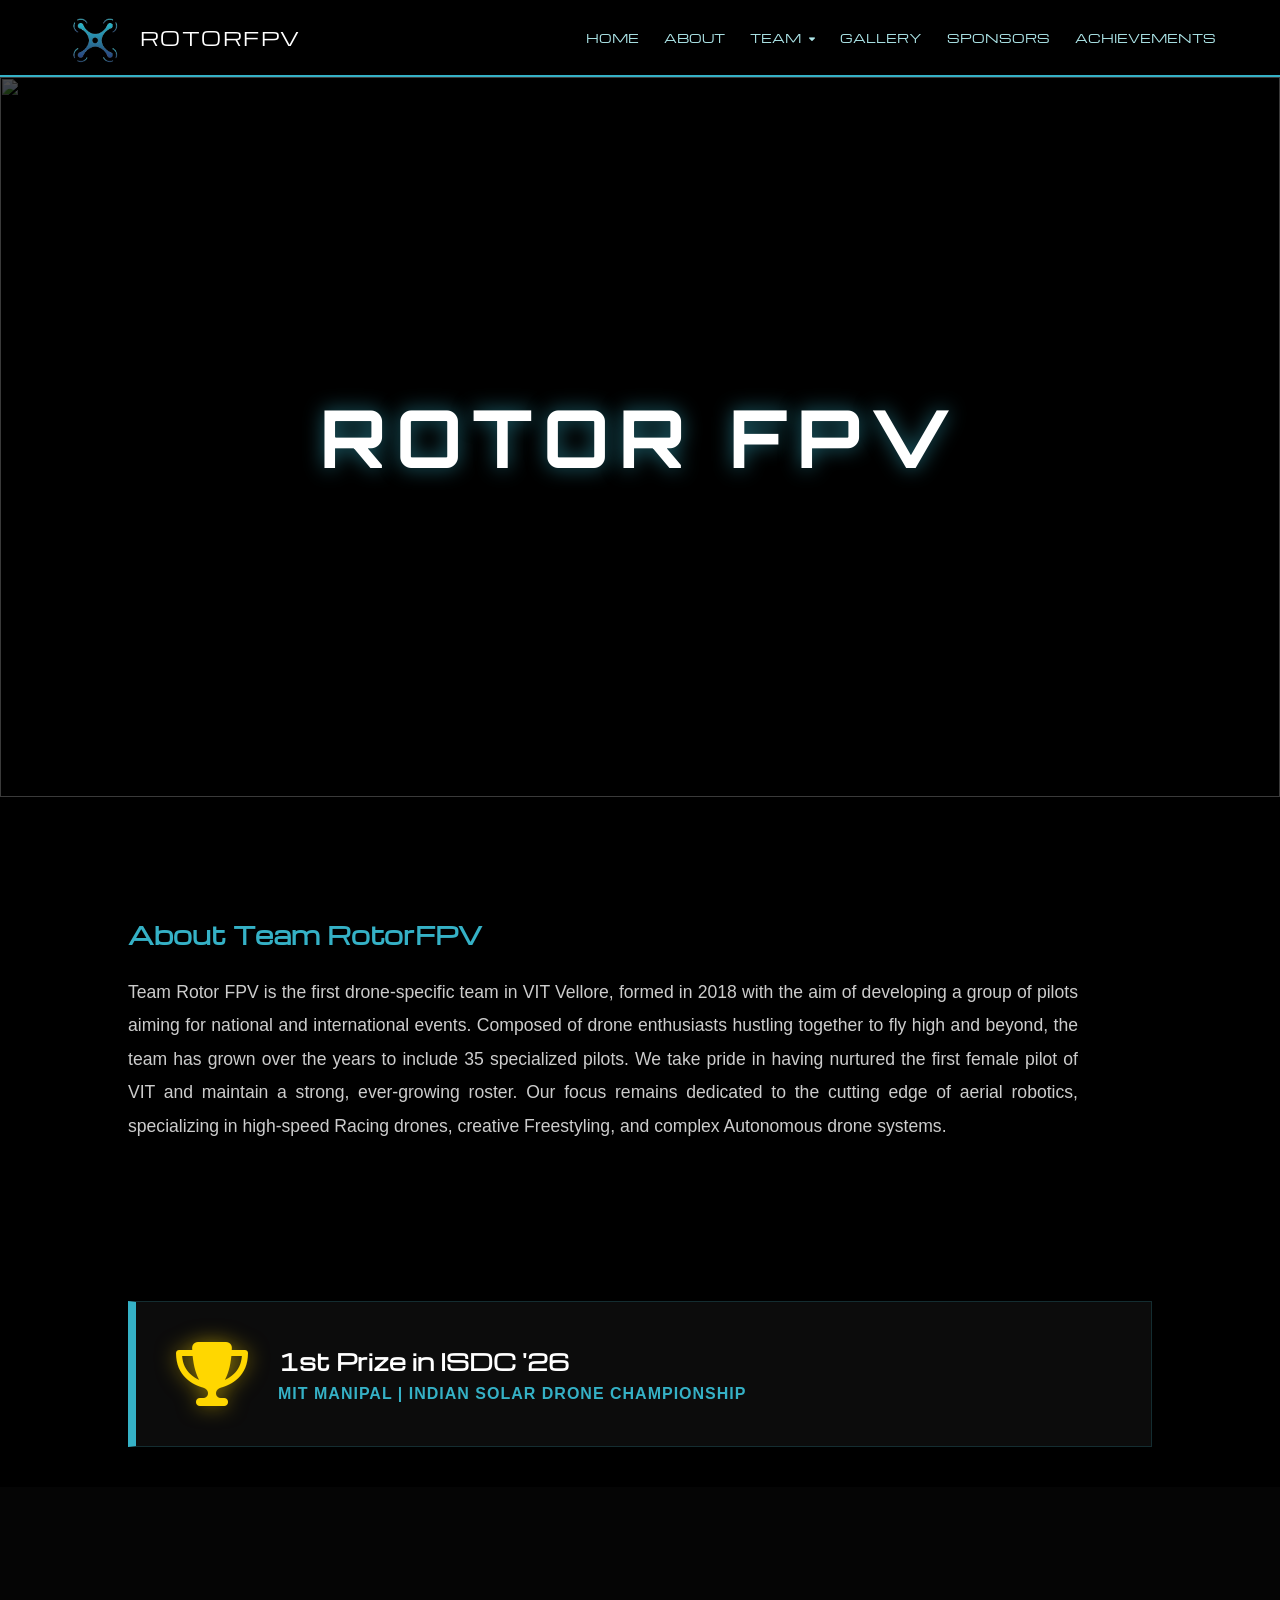
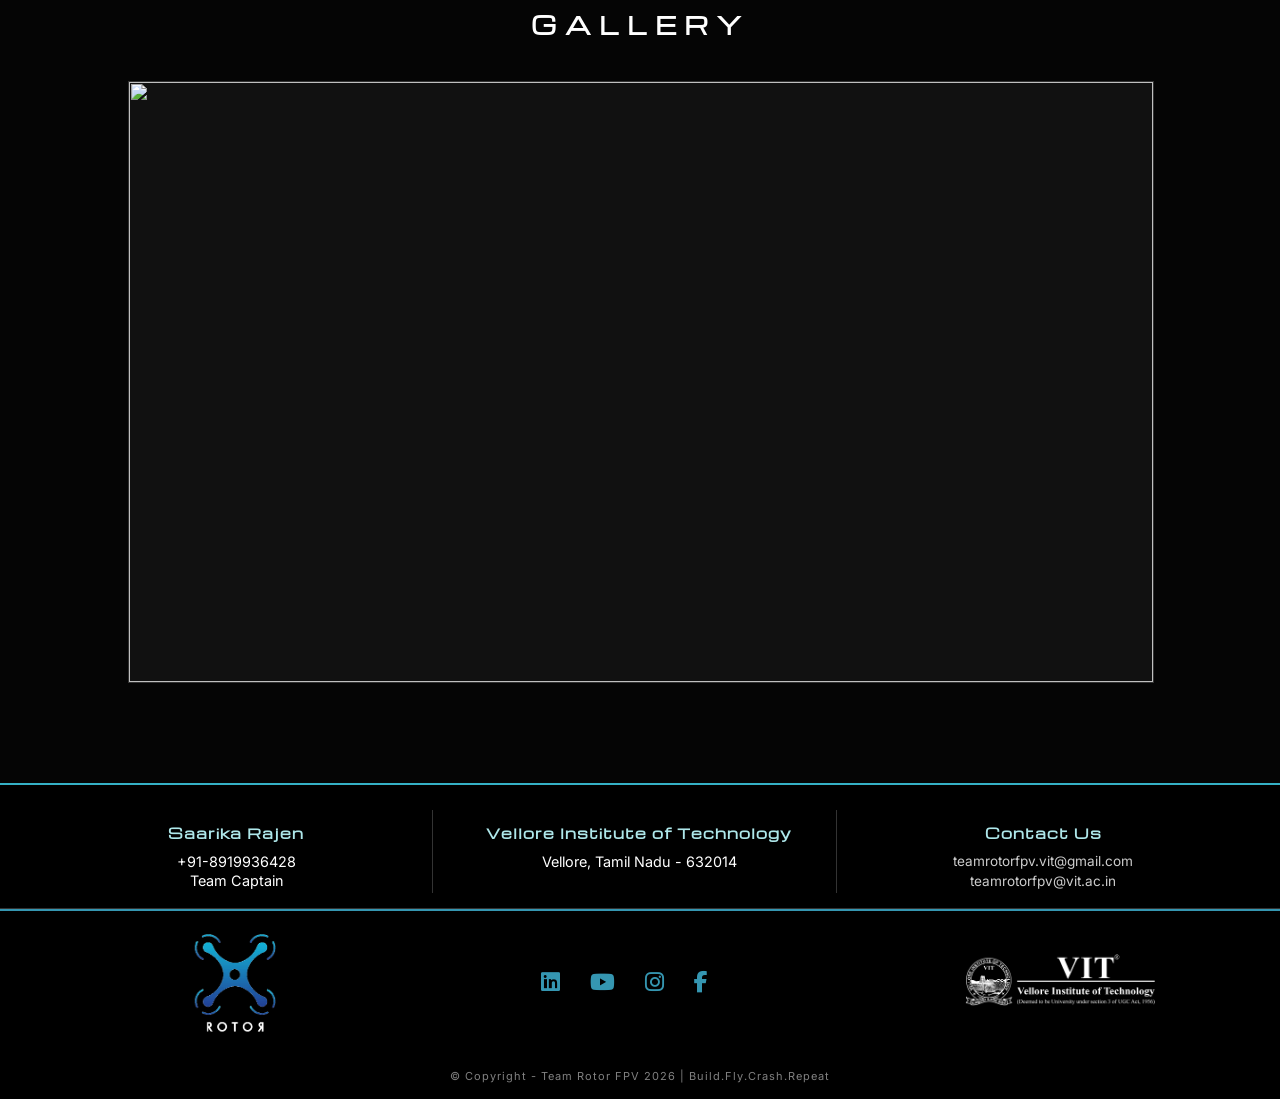
==== index.html @ e1090348 "first commit" ====
<!DOCTYPE html>
<html lang="en">
<head>
    <meta charset="UTF-8">
    <meta name="viewport" content="width=device-width, initial-scale=1.0">
    <title>Rotor FPV | Home</title>
    
    <link href="https://fonts.googleapis.com/css2?family=Michroma&family=Inter:wght@400;500;700&family=Orbitron:wght@600;800&display=swap" rel="stylesheet">
    <link rel="stylesheet" href="https://cdnjs.cloudflare.com/ajax/libs/font-awesome/6.5.0/css/all.min.css">
    
    <link rel="stylesheet" href="css/style.css">

    <style>
        /* --- HOME PAGE SPECIFIC STYLING --- */
        body { background-color: #000; color: #fff; margin: 0; overflow-x: hidden; }

        /* Hero Section */
        .hero {
            height: 80vh;
            position: relative;
            display: flex;
            align-items: center;
            justify-content: center;
            text-align: center;
        }
        #hero-slider-bg {
            position: absolute;
            width: 100%;
            height: 100%;
            object-fit: cover;
            z-index: -1;
            filter: brightness(0.3);
        }
        .hero-text h1 { 
            font-family: 'Orbitron', sans-serif; 
            font-size: clamp(2.5rem, 8vw, 5rem); 
            letter-spacing: 10px; 
            text-shadow: 0 0 20px rgba(53, 177, 198, 0.6);
        }

        /* About Section */
        .about-section { padding: 100px 10%; background: #000; }
        .about-section h2 { font-family: 'Michroma', sans-serif; color: #35B1C6; margin-bottom: 25px; }
        .about-para { 
            font-size: 1.1rem; 
            line-height: 1.9; 
            color: #ccc; 
            max-width: 950px;
            text-align: justify;
        }

        /* Achievement Block */
        .achievement-container { padding: 40px 10%; background: #000; }
        .achievement-block {
            padding: 40px;
            background: rgba(20, 20, 20, 0.6);
            border: 1px solid rgba(53, 177, 198, 0.2);
            border-left: 8px solid #35B1C6;
            display: flex;
            align-items: center;
            gap: 30px;
        }
        .trophy-icon { font-size: 4rem; color: #FFD700; filter: drop-shadow(0 0 10px rgba(255, 215, 0, 0.5)); }
        .achieve-text h3 { font-family: 'Michroma', sans-serif; margin: 0; font-size: 1.4rem; }
        .achieve-text p { margin: 8px 0 0; color: #35B1C6; font-weight: bold; text-transform: uppercase; letter-spacing: 1px; }

        /* Gallery Slider */
        .gallery-preview { padding: 100px 10%; text-align: center; background: #050505; }
        .gallery-preview h2 { font-family: 'Michroma', sans-serif; margin-bottom: 40px; letter-spacing: 8px; }
        
        .slider-container {
            width: 100%;
            max-width: 1100px;
            height: 600px;
            margin: 0 auto;
            position: relative;
            overflow: hidden;
            background: #111;
            border: 1px solid #333;
        }
        .slide {
            width: 100%;
            height: 100%;
            object-fit: cover;
            opacity: 1;
            transition: opacity 0.8s ease-in-out;
        }

        /* EVERYTIME Scroll Reveal Logic */
        .reveal {
            opacity: 0;
            transform: translateY(40px);
            transition: all 0.8s cubic-bezier(0.25, 0.46, 0.45, 0.94);
        }
        .reveal.active {
            opacity: 1;
            transform: translateY(0);
        }

        @media (max-width: 768px) {
            .achievement-block { flex-direction: column; text-align: center; }
            .slider-container { height: 350px; }
        }
    </style>
</head>
<body>

    <nav class="navbar">
        <div class="logo-section">
            <img src="images/logo.png" class="logo" alt="Rotor FPV">
            <span class="brand-name">RotorFPV</span>
        </div>
        <div class="nav-links">
            <a href="index.html">Home</a>
            <a href="about.html">About</a>
            <div class="dropdown">
                <span class="dropbtn">Team <i class="fa fa-caret-down"></i></span>
                <div class="dropdown-content">
                    <a href="team2026.html">2026</a>
                    <a href="team2025.html">2025</a>
                    <a href="team2024.html">2024</a>
                </div>
            </div>
            <a href="gallery.html">Gallery</a>
            <a href="sponsors.html">Sponsors</a>
            <a href="achievements.html">Achievements</a>
        </div>
    </nav>

    <section class="hero">
        <img id="hero-slider-bg" src="images/hero1.jpg">
        <div class="hero-text">
            <h1>ROTOR FPV</h1>
        </div>
    </section>

    <section class="about-section reveal">
        <h2>About Team RotorFPV</h2>
        <p class="about-para">
            Team Rotor FPV is the first drone-specific team in VIT Vellore, formed in 2018 with the aim of developing a group of pilots aiming for national and international events. Composed of drone enthusiasts hustling together to fly high and beyond, the team has grown over the years to include 35 specialized pilots. We take pride in having nurtured the first female pilot of VIT and maintain a strong, ever-growing roster. Our focus remains dedicated to the cutting edge of aerial robotics, specializing in high-speed Racing drones, creative Freestyling, and complex Autonomous drone systems.
        </p>
    </section>

    <div class="achievement-container">
        <div class="achievement-block reveal">
            <i class="fas fa-trophy trophy-icon"></i>
            <div class="achieve-text">
                <h3>1st Prize in ISDC '26</h3>
                <p>MIT Manipal | Indian Solar Drone Championship</p>
            </div>
        </div>
    </div>

    <section class="gallery-preview reveal">
        <h2>GALLERY</h2>
        <div class="slider-container">
            <img id="dynamic-slide" src="images/gallery/drone1.jpg" class="slide">
        </div>
    </section>

        <footer class="main-footer">
  <div class="footer-grid">

    <div class="footer-section">
      <h3>Saarika Rajen</h3>
      <p class="contact-detail">+91-8919936428</p>
      <p class="contact-title">Team Captain</p>
    </div>

    <div class="footer-section">
      <h3>Vellore Institute of Technology</h3>
      <p>Vellore, Tamil Nadu - 632014</p>
    </div>

    <div class="footer-section">
        <h3>Contact Us</h3>
      <a href="mailto:teamrotorfpv.vit@gmail.com" class="footer-link">teamrotorfpv.vit@gmail.com</a>
      <a href="mailto:teamrotorfpv@vit.ac.in" class="footer-link">teamrotorfpv@vit.ac.in</a>
    </div>

  </div>

  <div class="footer-branding">

    <div class="brand-left">
      <img src="images\white VIT-ROTOR.png" class="footer-logo" alt="Rotor FPV">
      
    </div>

    <div class="social-links">
      <a href="https://www.linkedin.com/company/team-rotorfpv" target="_blank"><i class="fab fa-linkedin"></i></a>
      <a href="https://youtube.com" target="_blank"><i class="fab fa-youtube"></i></a>
      <a href="https://www.instagram.com/teamrotorfpv" target="_blank"><i class="fab fa-instagram"></i></a>
      <a href="https://facebook.com" target="_blank"><i class="fab fa-facebook-f"></i></a>
    </div>

    <div class="brand-right">
       <img src="images/vitlogo.png" class="partner-logo" alt="VIT">
    </div>

  </div>

  <div class="footer-copyright">
    <p>&copy; Copyright - Team Rotor FPV 2026 | Build.Fly.Crash.Repeat</p>
  </div>

</footer>

    <script>
        // --- 1. GALLERY DYNAMIC LOOP (Every 3 Seconds) ---
        const totalImages = 5; // <--- UPDATE THIS to match your folder count
        const folderPath = "images/gallery/";
        const baseName = "drone";
        const extension = ".jpg";
        let currentIndex = 1;
        
        const galleryImg = document.getElementById('dynamic-slide');

        function rotateGallery() {
            // Fade Out
            galleryImg.style.opacity = '0';

            setTimeout(() => {
                // Change Source
                currentIndex = (currentIndex % totalImages) + 1;
                galleryImg.src = folderPath + baseName + currentIndex + extension;
                
                // Fade In
                galleryImg.style.opacity = '1';
            }, 800); // Wait for fade out to finish
        }
        setInterval(rotateGallery, 3000);


        // --- 2. EVERYTIME SCROLL REVEAL SCRIPT ---
        function reveal() {
            var reveals = document.querySelectorAll(".reveal");
            for (var i = 0; i < reveals.length; i++) {
                var windowHeight = window.innerHeight;
                var elementTop = reveals[i].getBoundingClientRect().top;
                var elementBottom = reveals[i].getBoundingClientRect().bottom;
                var elementVisible = 100;

                // Adds class when entering, removes when leaving
                if (elementTop < windowHeight - elementVisible && elementBottom > 0) {
                    reveals[i].classList.add("active");
                } else {
                    reveals[i].classList.remove("active");
                }
            }
        }
        window.addEventListener("scroll", reveal);
        reveal(); // Run on load
    </script>
</body>
</html>
---- css/style.css ----
body{
margin:0;
font-family:Arial, sans-serif;
background:#0f172a;
color:white;
}

header{
display:flex;
justify-content:space-between;
align-items:center;
padding:20px;
background:#020617;
}

nav ul{
display:flex;
list-style:none;
gap:20px;
}

nav a{
color:white;
text-decoration:none;
}

.hero{
height:90vh;
display:flex;
flex-direction:column;
justify-content:center;
align-items:center;
text-align:center;
}

button{
padding:10px 20px;
background:#2563eb;
border:none;
color:white;
cursor:pointer;
}
/*about us*/










/* Layout Container */
/* --- EXISTING STYLES (Kept for consistency) --- */
.navbar {
    display: flex;
    justify-content: space-between;
    align-items: center;
    background-color: #000000;
    padding: 10px 5%;
    border-bottom: 2px solid #35B1C6;
    position: sticky;
    top: 0;
    z-index: 1000;
}

.logo-section {
    display: flex;
    align-items: center;
    gap: 15px;
}

.logo {
    height: 55px;
    transition: transform 0.3s ease;
}

.brand-name {
    font-family: 'Michroma', sans-serif;
    color: #ffffff;
    font-size: 1.2rem;
    letter-spacing: 1.5px;
    text-transform: uppercase;
}

/* --- NEW DROPDOWN FEATURE STYLES --- */

.nav-links {
    display: flex;
    gap: 25px;
    align-items: center; /* Ensures dropdown aligns with other links */
}

.dropdown {
    position: relative;
    display: inline-block;
}

/* Dropdown Menu Container */
.dropdown-content {
    display: none; /* Hidden by default */
    position: absolute;
    background-color: #000000; /* Solid black like reference */
    min-width: 180px;
    box-shadow: 0px 8px 16px rgba(0,0,0,0.5);
    z-index: 1;
    top: 100%; /* Sits right below the navbar */
    left: 0;
    border-top: 2px solid #35B1C6; /* Cyan accent rail from reference image */
}

/* Links inside the dropdown */
.dropdown-content a {
    color: #AEE7EA;
    padding: 12px 16px;
    text-decoration: none;
    display: block;
    font-family: 'Michroma', sans-serif;
    font-size: 0.7rem;
    border-bottom: 1px solid #1a1a1a; /* Subtle separator */
    transition: all 0.3s ease;
}

/* Dropdown Link Hover State */
.dropdown-content a:hover {
    background-color: #111;
    color: #ffffff;
    padding-left: 20px; /* Subtle slide-in effect */
}

/* Show the menu on hover */
.dropdown:hover .dropdown-content {
    display: block;
}

/* Standard Nav Links (Apply to both top-level and dropdown triggers) */
.nav-links a, .dropbtn {
    text-decoration: none;
    color: #AEE7EA;
    font-family: 'Michroma', sans-serif;
    font-size: 0.75rem;
    text-transform: uppercase;
    position: relative;
    padding: 5px 0;
    transition: color 0.3s ease;
    cursor: pointer;
}

.nav-links a:hover, .dropdown:hover .dropbtn {
    color: #ffffff;
}

/* Underline Animation (Excluded from dropdown children for cleaner look) */
.nav-links > a::after, .dropbtn::after {
    content: '';
    position: absolute;
    width: 0;
    height: 2px;
    bottom: 0;
    left: 0;
    background: #35B1C6;
    box-shadow: 0 0 8px #35B1C6;
    transition: width 0.3s ease;
}

.nav-links > a:hover::after, .dropdown:hover .dropbtn::after {
    width: 100%;
}

.dropbtn i {
    font-size: 0.6rem;
    margin-left: 5px;
    vertical-align: middle;
}


/* Footer Styles */
:root {
  --dark-navy: #2B4E85;
  --light-aqua: #AEE7EA;
  --teal-blue: #3596B1;
  --deep-charcoal: #2B425F;
  --bright-cyan: #35B1C6;
  --dusty-grey: #7892A8;
}

/* Base Footer Style */
.main-footer {
    background: black;
    color: white;
    border-top: 2px solid #35B1C6;
    padding-top: 10px; /* Increased slightly for breathing room */
    font-family: 'Inter', sans-serif; /* Scoped font */
}

/* Grid layout */
.footer-grid {
    display: grid;
    grid-template-columns: repeat(3, 1fr);
    gap: 10px;
    padding: 15px 40px; /* Better padding for the text section */
    border-bottom: 1px solid #333;
}

/* Section Headers - Using the Tech Font */
.footer-section h3 {
    font-family: 'Michroma', sans-serif;
    font-size: 0.85rem;
    color: #AEE7EA;
    margin-bottom: 10px;
    letter-spacing: 1px;
}

/* Vertical divider lines & Spacing */
.footer-section {
    text-align: center;
    padding: 0 20px;
    border-right: 1px solid #333;
}

.footer-section:last-child {
    border-right: none;
}

/* Tightening the Captain/Details Spacing */
.footer-section p {
    margin: 2px 0; /* Tight vertical gap */
    font-size: 0.9rem;
    line-height: 1.2;
}

/*.contact-title {
    color: #35B1C6;
    font-weight: 700;
    font-size: 0.75rem;
    text-transform: uppercase;
}

/* Email links */
.footer-link {
    display: block;
    color: #ccc;
    margin: 4px 0;
    text-decoration: none;
    font-size: 0.85rem;
}

.footer-link:hover {
    color: #3596B1;
}

/* Teal divider ABOVE branding section */
.footer-branding {
    display: flex;
    justify-content: space-between;
    align-items: center;
    padding: 15px 40px; /* Balanced padding */
    border-top: 2px solid #3596B1;
}

/* Logo Sizes */
.footer-logo {
    width: 100px; /* Increased as requested */
    display: block;
}

.partner-logo {
    width: 190px; /* Slightly adjusted for balance */
}

/* Brand Margins (Keeping your custom positioning) */
.brand-left {
    margin-left: 144px; /* Let Flexbox handle centering unless specific offset is needed */
}

.brand-right {
    margin-right: 85px;
}

/* Social icons */
.social-links i {
    font-size: 22px;
    margin: 0 13px;
    color: #3596B1;
    transition: 0.3s cubic-bezier(0.175, 0.885, 0.32, 1.275);
}

.social-links i:hover {
    color: white;
    transform: scale(1.2);
    text-shadow: 0 0 8px #35B1C6;
}

/* Copyright line */
.footer-copyright {
    text-align: center;
    font-size: 11px;
    padding: 5px 0;
    opacity: 0.5;
    letter-spacing: 1px;
}
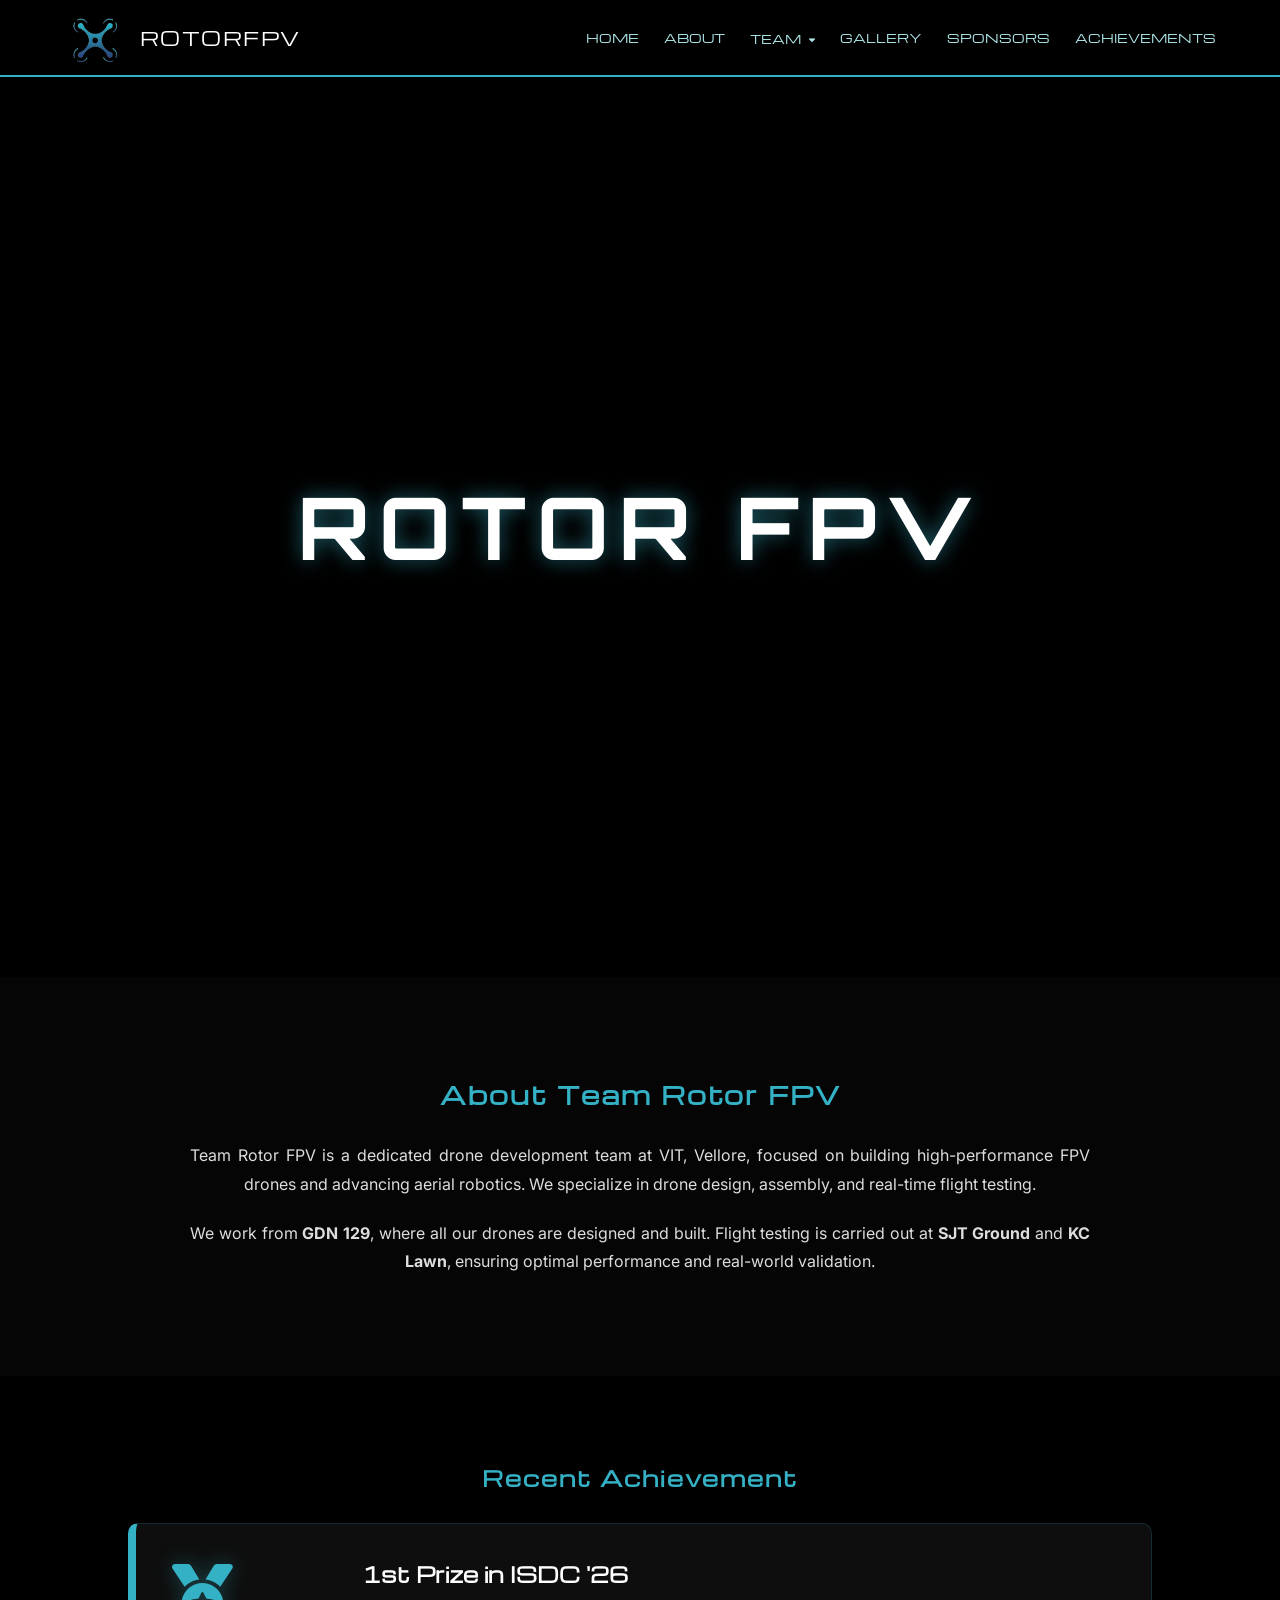
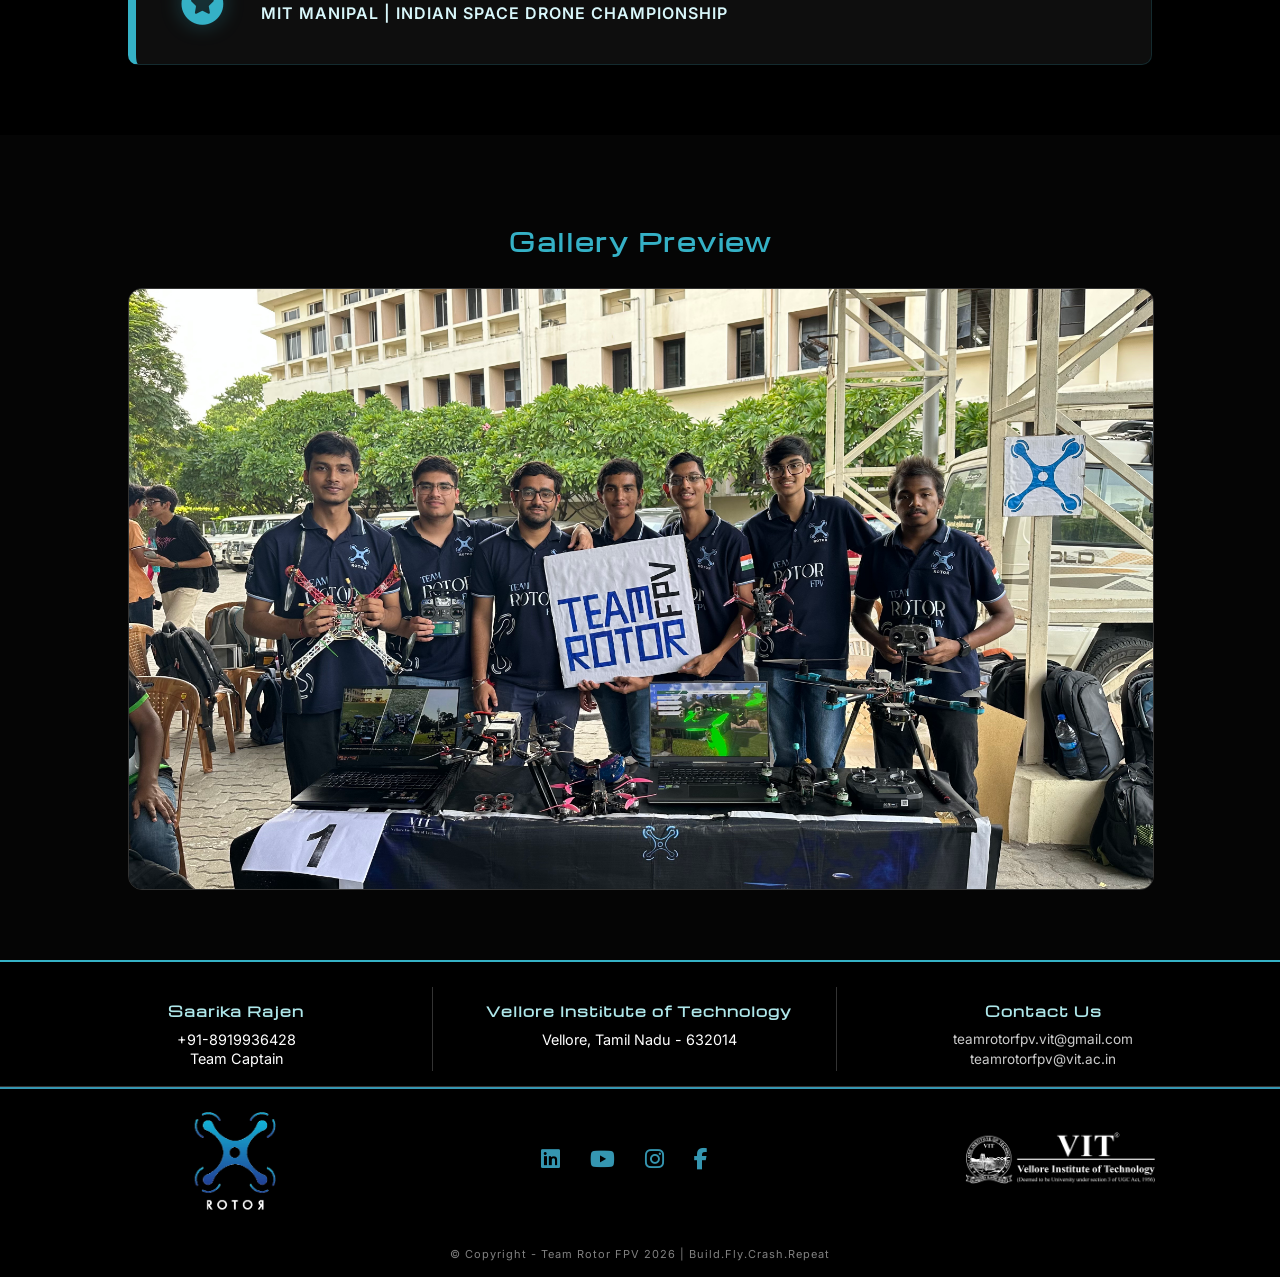
==== commit 95bec5ce: "changes made" ====
--- a/index.html
+++ b/index.html
@@ -3,71 +3,133 @@
 <head>
     <meta charset="UTF-8">
     <meta name="viewport" content="width=device-width, initial-scale=1.0">
-    <title>Rotor FPV | Home</title>
-    
-    <link href="https://fonts.googleapis.com/css2?family=Michroma&family=Inter:wght@400;500;700&family=Orbitron:wght@600;800&display=swap" rel="stylesheet">
+    <title>Team Rotor FPV | Home</title>
+
     <link rel="stylesheet" href="https://cdnjs.cloudflare.com/ajax/libs/font-awesome/6.5.0/css/all.min.css">
-    
+    <link href="https://fonts.googleapis.com/css2?family=Michroma&family=Inter:wght@400;500;700&family=Orbitron:wght@400;600;700&display=swap" rel="stylesheet">
     <link rel="stylesheet" href="css/style.css">
 
     <style>
-        /* --- HOME PAGE SPECIFIC STYLING --- */
-        body { background-color: #000; color: #fff; margin: 0; overflow-x: hidden; }
-
-        /* Hero Section */
+        body {
+            margin: 0;
+            padding: 0;
+            background: #000;
+            font-family: 'Inter', sans-serif;
+            color: #fff;
+            overflow-x: hidden;
+        }
+
+        /* HERO */
         .hero {
-            height: 80vh;
+            min-height: 100vh;
             position: relative;
             display: flex;
             align-items: center;
             justify-content: center;
             text-align: center;
-        }
-        #hero-slider-bg {
+            overflow: hidden;
+        }
+
+        .hero-video {
             position: absolute;
+            inset: 0;
             width: 100%;
             height: 100%;
             object-fit: cover;
+            object-position: center center;
+            z-index: -2;
+        }
+
+        .hero-overlay {
+            position: absolute;
+            inset: 0;
+            background: rgba(0, 0, 0, 0.45);
             z-index: -1;
-            filter: brightness(0.3);
-        }
-        .hero-text h1 { 
-            font-family: 'Orbitron', sans-serif; 
-            font-size: clamp(2.5rem, 8vw, 5rem); 
-            letter-spacing: 10px; 
-            text-shadow: 0 0 20px rgba(53, 177, 198, 0.6);
-        }
-
-        /* About Section */
-        .about-section { padding: 100px 10%; background: #000; }
-        .about-section h2 { font-family: 'Michroma', sans-serif; color: #35B1C6; margin-bottom: 25px; }
-        .about-para { 
-            font-size: 1.1rem; 
-            line-height: 1.9; 
-            color: #ccc; 
-            max-width: 950px;
+        }
+
+        .hero-text {
+            width: 100%;
+            padding: 0 20px;
+            display: flex;
+            justify-content: center;
+            align-items: center;
+        }
+
+        .hero-text h1 {
+            font-family: 'Orbitron', sans-serif;
+            font-size: clamp(2.7rem, 8vw, 5.4rem);
+            letter-spacing: 10px;
+            text-shadow: 0 0 20px rgba(53, 177, 198, 0.55);
+            margin: 0;
+        }
+
+        /* ACHIEVEMENT */
+        .achievement-container {
+            padding: 70px 10%;
+            background: #000;
+        }
+
+        .achievement-heading {
+            font-family: 'Michroma', sans-serif;
+            color: #35B1C6;
+            margin-bottom: 30px;
             text-align: justify;
-        }
-
-        /* Achievement Block */
-        .achievement-container { padding: 40px 10%; background: #000; }
+            text-align-last: center;
+            letter-spacing: 2px;
+            font-size: 1.3rem;
+        }
+
         .achievement-block {
-            padding: 40px;
-            background: rgba(20, 20, 20, 0.6);
-            border: 1px solid rgba(53, 177, 198, 0.2);
+            padding: 36px;
+            background: rgba(20, 20, 20, 0.72);
+            border: 1px solid rgba(53, 177, 198, 0.18);
             border-left: 8px solid #35B1C6;
             display: flex;
             align-items: center;
-            gap: 30px;
-        }
-        .trophy-icon { font-size: 4rem; color: #FFD700; filter: drop-shadow(0 0 10px rgba(255, 215, 0, 0.5)); }
-        .achieve-text h3 { font-family: 'Michroma', sans-serif; margin: 0; font-size: 1.4rem; }
-        .achieve-text p { margin: 8px 0 0; color: #35B1C6; font-weight: bold; text-transform: uppercase; letter-spacing: 1px; }
-
-        /* Gallery Slider */
-        .gallery-preview { padding: 100px 10%; text-align: center; background: #050505; }
-        .gallery-preview h2 { font-family: 'Michroma', sans-serif; margin-bottom: 40px; letter-spacing: 8px; }
-        
+            gap: 28px;
+            border-radius: 10px;
+        }
+
+        .achievement-icon {
+            font-size: 3.8rem;
+            color: #35B1C6;
+            filter: drop-shadow(0 0 10px rgba(53, 177, 198, 0.35));
+            flex-shrink: 0;
+        }
+
+        .achieve-text h3 {
+            font-family: 'Michroma', sans-serif;
+            margin: 0;
+            font-size: 1.25rem;
+            text-align: justify;
+            text-align-last: center;
+        }
+
+        .achieve-text p {
+            margin: 12px 0 0;
+            color: #d8f7fb;
+            font-weight: 600;
+            letter-spacing: 1px;
+            text-transform: uppercase;
+            text-align: justify;
+            text-align-last: center;
+            line-height: 1.7;
+        }
+
+        /* GALLERY PREVIEW */
+        .gallery-preview {
+            padding: 70px 10%;
+            background: #050505;
+            text-align: center;
+        }
+
+        .gallery-preview h2 {
+            font-family: 'Michroma', sans-serif;
+            color: #35B1C6;
+            margin-bottom: 30px;
+            letter-spacing: 2px;
+        }
+
         .slider-container {
             width: 100%;
             max-width: 1100px;
@@ -77,29 +139,108 @@
             overflow: hidden;
             background: #111;
             border: 1px solid #333;
-        }
+            border-radius: 14px;
+        }
+
         .slide {
             width: 100%;
             height: 100%;
             object-fit: cover;
             opacity: 1;
-            transition: opacity 0.8s ease-in-out;
-        }
-
-        /* EVERYTIME Scroll Reveal Logic */
+            transition: opacity 0.5s ease-in-out;
+            display: block;
+        }
+
+        /* REVEAL */
         .reveal {
             opacity: 0;
-            transform: translateY(40px);
-            transition: all 0.8s cubic-bezier(0.25, 0.46, 0.45, 0.94);
-        }
+            transform: translateY(30px);
+            transition: all 0.8s ease;
+        }
+
         .reveal.active {
             opacity: 1;
             transform: translateY(0);
         }
-
-        @media (max-width: 768px) {
-            .achievement-block { flex-direction: column; text-align: center; }
-            .slider-container { height: 350px; }
+        .about-home {
+    padding: 80px 10%;
+    background: #050505;
+    text-align: center;
+}
+
+.about-home-container {
+    max-width: 900px;
+    margin: 0 auto;
+}
+
+.about-heading {
+    font-family: 'Michroma', sans-serif;
+    color: #35B1C6;
+    margin-bottom: 30px;
+    letter-spacing: 2px;
+}
+
+.about-home p {
+    color: #ddd;
+    line-height: 1.8;
+    margin-bottom: 20px;
+
+    text-align: justify;
+    text-align-last: center;
+}
+
+        @media (max-width: 900px) {
+            .achievement-block {
+                flex-direction: column;
+                text-align: center;
+            }
+
+            .slider-container {
+                height: 420px;
+            }
+
+            .hero-text h1 {
+                letter-spacing: 6px;
+            }
+        }
+
+        @media (max-width: 600px) {
+            .achievement-container,
+            .gallery-preview {
+                padding: 50px 6%;
+            }
+
+            .slider-container {
+                height: 280px;
+            }
+
+            .hero-text h1 {
+                font-size: 2.3rem;
+                letter-spacing: 4px;
+            }
+            .achieve-text {
+    text-align: center;
+    max-width: 600px;
+    margin: auto;
+}
+
+            .achievement-icon {
+                text-align: justify;
+    text-align-last: center;
+                font-size: 3rem;
+            }
+
+            .achieve-text h3 {
+                font-size: 1rem;
+                text-align: justify;
+    text-align-last: center;
+            }
+
+            .achieve-text p {
+                font-size: 0.85rem;
+                text-align: justify;
+    text-align-last: center;
+            }
         }
     </style>
 </head>
@@ -107,12 +248,14 @@
 
     <nav class="navbar">
         <div class="logo-section">
-            <img src="images/logo.png" class="logo" alt="Rotor FPV">
+            <img src="images/logo.png" class="logo" alt="Rotor FPV Logo">
             <span class="brand-name">RotorFPV</span>
         </div>
+
         <div class="nav-links">
             <a href="index.html">Home</a>
             <a href="about.html">About</a>
+
             <div class="dropdown">
                 <span class="dropbtn">Team <i class="fa fa-caret-down"></i></span>
                 <div class="dropdown-content">
@@ -121,6 +264,7 @@
                     <a href="team2024.html">2024</a>
                 </div>
             </div>
+
             <a href="gallery.html">Gallery</a>
             <a href="sponsors.html">Sponsors</a>
             <a href="achievements.html">Achievements</a>
@@ -128,129 +272,155 @@
     </nav>
 
     <section class="hero">
-        <img id="hero-slider-bg" src="images/hero1.jpg">
+        <video class="hero-video" autoplay muted loop playsinline>
+            <source src="images/gallery/hv.mp4" type="video/mp4">
+        </video>
+
+        <div class="hero-overlay"></div>
+
         <div class="hero-text">
             <h1>ROTOR FPV</h1>
         </div>
     </section>
-
-    <section class="about-section reveal">
-        <h2>About Team RotorFPV</h2>
-        <p class="about-para">
-            Team Rotor FPV is the first drone-specific team in VIT Vellore, formed in 2018 with the aim of developing a group of pilots aiming for national and international events. Composed of drone enthusiasts hustling together to fly high and beyond, the team has grown over the years to include 35 specialized pilots. We take pride in having nurtured the first female pilot of VIT and maintain a strong, ever-growing roster. Our focus remains dedicated to the cutting edge of aerial robotics, specializing in high-speed Racing drones, creative Freestyling, and complex Autonomous drone systems.
+    <section class="about-home">
+    <div class="about-home-container">
+
+        <h2 class="about-heading reveal">About Team Rotor FPV</h2>
+
+        <p class="reveal">
+            Team Rotor FPV is a dedicated drone development team at VIT, Vellore,
+            focused on building high-performance FPV drones and advancing aerial
+            robotics. We specialize in drone design, assembly, and real-time flight testing.
         </p>
-    </section>
-
-    <div class="achievement-container">
+
+        <p class="reveal">
+            We work from <strong>GDN 129</strong>, where all our drones are designed and built.
+            Flight testing is carried out at <strong>SJT Ground</strong> and 
+            <strong>KC Lawn</strong>, ensuring optimal performance and real-world validation.
+        </p>
+
+    </div>
+</section>
+
+    <section class="achievement-container">
+        <h2 class="achievement-heading reveal">Recent Achievement</h2>
+
         <div class="achievement-block reveal">
-            <i class="fas fa-trophy trophy-icon"></i>
+            <i class="fas fa-medal achievement-icon"></i>
             <div class="achieve-text">
                 <h3>1st Prize in ISDC '26</h3>
-                <p>MIT Manipal | Indian Solar Drone Championship</p>
-            </div>
-        </div>
-    </div>
-
-    <section class="gallery-preview reveal">
-        <h2>GALLERY</h2>
-        <div class="slider-container">
-            <img id="dynamic-slide" src="images/gallery/drone1.jpg" class="slide">
+                <p>MIT Manipal | Indian Space Drone Championship</p>
+            </div>
         </div>
     </section>
 
-        <footer class="main-footer">
-  <div class="footer-grid">
-
-    <div class="footer-section">
-      <h3>Saarika Rajen</h3>
-      <p class="contact-detail">+91-8919936428</p>
-      <p class="contact-title">Team Captain</p>
-    </div>
-
-    <div class="footer-section">
-      <h3>Vellore Institute of Technology</h3>
-      <p>Vellore, Tamil Nadu - 632014</p>
-    </div>
-
-    <div class="footer-section">
-        <h3>Contact Us</h3>
-      <a href="mailto:teamrotorfpv.vit@gmail.com" class="footer-link">teamrotorfpv.vit@gmail.com</a>
-      <a href="mailto:teamrotorfpv@vit.ac.in" class="footer-link">teamrotorfpv@vit.ac.in</a>
-    </div>
-
-  </div>
-
-  <div class="footer-branding">
-
-    <div class="brand-left">
-      <img src="images\white VIT-ROTOR.png" class="footer-logo" alt="Rotor FPV">
-      
-    </div>
-
-    <div class="social-links">
-      <a href="https://www.linkedin.com/company/team-rotorfpv" target="_blank"><i class="fab fa-linkedin"></i></a>
-      <a href="https://youtube.com" target="_blank"><i class="fab fa-youtube"></i></a>
-      <a href="https://www.instagram.com/teamrotorfpv" target="_blank"><i class="fab fa-instagram"></i></a>
-      <a href="https://facebook.com" target="_blank"><i class="fab fa-facebook-f"></i></a>
-    </div>
-
-    <div class="brand-right">
-       <img src="images/vitlogo.png" class="partner-logo" alt="VIT">
-    </div>
-
-  </div>
-
-  <div class="footer-copyright">
-    <p>&copy; Copyright - Team Rotor FPV 2026 | Build.Fly.Crash.Repeat</p>
-  </div>
-
-</footer>
+    <section class="gallery-preview">
+        <h2 class="reveal">Gallery Preview</h2>
+        <div class="slider-container reveal">
+            <img id="dynamic-slide" class="slide" src="images/gallery/IMG_0140.jpg" alt="Rotor FPV Gallery Preview">
+        </div>
+    </section>
+
+    <footer class="main-footer">
+        <div class="footer-grid">
+
+            <div class="footer-section">
+                <h3>Saarika Rajen</h3>
+                <p class="contact-detail">+91-8919936428</p>
+                <p class="contact-title">Team Captain</p>
+            </div>
+
+            <div class="footer-section">
+                <h3>Vellore Institute of Technology</h3>
+                <p>Vellore, Tamil Nadu - 632014</p>
+            </div>
+
+            <div class="footer-section">
+                <h3>Contact Us</h3>
+                <a href="mailto:teamrotorfpv.vit@gmail.com" class="footer-link">teamrotorfpv.vit@gmail.com</a>
+                <a href="mailto:teamrotorfpv@vit.ac.in" class="footer-link">teamrotorfpv@vit.ac.in</a>
+            </div>
+
+        </div>
+
+        <div class="footer-branding">
+            <div class="brand-left">
+                <img src="images/white VIT-ROTOR.png" class="footer-logo" alt="Rotor FPV">
+            </div>
+
+            <div class="social-links">
+                <a href="https://www.linkedin.com/company/team-rotorfpv" target="_blank"><i class="fab fa-linkedin"></i></a>
+                <a href="https://youtube.com" target="_blank"><i class="fab fa-youtube"></i></a>
+                <a href="https://www.instagram.com/teamrotorfpv" target="_blank"><i class="fab fa-instagram"></i></a>
+                <a href="https://facebook.com" target="_blank"><i class="fab fa-facebook-f"></i></a>
+            </div>
+
+            <div class="brand-right">
+                <img src="images/vitlogo.png" class="partner-logo" alt="VIT">
+            </div>
+        </div>
+
+        <div class="footer-copyright">
+            <p>&copy; Copyright - Team Rotor FPV 2026 | Build.Fly.Crash.Repeat</p>
+        </div>
+    </footer>
 
     <script>
-        // --- 1. GALLERY DYNAMIC LOOP (Every 3 Seconds) ---
-        const totalImages = 5; // <--- UPDATE THIS to match your folder count
-        const folderPath = "images/gallery/";
-        const baseName = "drone";
-        const extension = ".jpg";
-        let currentIndex = 1;
-        
-        const galleryImg = document.getElementById('dynamic-slide');
+        const galleryImages = [
+            "images/gallery/IMG_0140.jpg",
+            "images/gallery/IMG_0180.jpg",
+            "images/gallery/IMG_0498.jpg",
+            "images/gallery/IMG_0584.jpg",
+            "images/gallery/IMG_0618.jpg",
+            "images/gallery/IMG_2607.jpg",
+            "images/gallery/IMG_4783.jpg",
+            "images/gallery/IMG_9188.jpg",
+            "images/gallery/8b961473-098a-4eda-ad85-342ba0e51dd5.jpg",
+            "images/gallery/32ce7414-d73d-44b1-b535-875ac2e2c8d5.jpg",
+            "images/gallery/76e9dd2d-5185-495b-b354-3a7d26a061b8.jpg",
+            "images/gallery/892ae444-a4a9-48c3-b1eb-386413115c5a.jpg",
+            "images/gallery/958d9ce3-62ca-4a76-9b82-fca33dc751f3.jpg",
+            "images/gallery/a1d6ba2d-87ca-4de2-9e3e-6da9910f062a.jpg",
+            "images/gallery/a6615dbe-4520-430a-a768-b70a2aa3ccee.jpg",
+            "images/gallery/b3849de2-bad4-4684-93c4-f6741f1a553c.jpg",
+            "images/gallery/c56df41b-46f3-42b4-9d7b-5011a1420fcb.jpg",
+            "images/gallery/f5a4b82f-a170-4343-bd63-0830ee8e818e.jpg"
+        ];
+
+        let currentIndex = 0;
+        const galleryImg = document.getElementById("dynamic-slide");
+
+        galleryImg.src = galleryImages[currentIndex];
 
         function rotateGallery() {
-            // Fade Out
-            galleryImg.style.opacity = '0';
+            galleryImg.style.opacity = "0";
 
             setTimeout(() => {
-                // Change Source
-                currentIndex = (currentIndex % totalImages) + 1;
-                galleryImg.src = folderPath + baseName + currentIndex + extension;
-                
-                // Fade In
-                galleryImg.style.opacity = '1';
-            }, 800); // Wait for fade out to finish
-        }
-        setInterval(rotateGallery, 3000);
-
-
-        // --- 2. EVERYTIME SCROLL REVEAL SCRIPT ---
-        function reveal() {
-            var reveals = document.querySelectorAll(".reveal");
-            for (var i = 0; i < reveals.length; i++) {
-                var windowHeight = window.innerHeight;
-                var elementTop = reveals[i].getBoundingClientRect().top;
-                var elementBottom = reveals[i].getBoundingClientRect().bottom;
-                var elementVisible = 100;
-
-                // Adds class when entering, removes when leaving
-                if (elementTop < windowHeight - elementVisible && elementBottom > 0) {
-                    reveals[i].classList.add("active");
-                } else {
-                    reveals[i].classList.remove("active");
+                currentIndex = (currentIndex + 1) % galleryImages.length;
+                galleryImg.src = galleryImages[currentIndex];
+                galleryImg.style.opacity = "1";
+            }, 500);
+        }
+
+        setInterval(rotateGallery, 8000);
+
+        const reveals = document.querySelectorAll(".reveal");
+
+        function revealOnScroll() {
+            reveals.forEach(item => {
+                const windowHeight = window.innerHeight;
+                const revealTop = item.getBoundingClientRect().top;
+                const revealPoint = 100;
+
+                if (revealTop < windowHeight - revealPoint) {
+                    item.classList.add("active");
                 }
-            }
-        }
-        window.addEventListener("scroll", reveal);
-        reveal(); // Run on load
+            });
+        }
+
+        window.addEventListener("scroll", revealOnScroll);
+        revealOnScroll();
     </script>
+
 </body>
 </html>
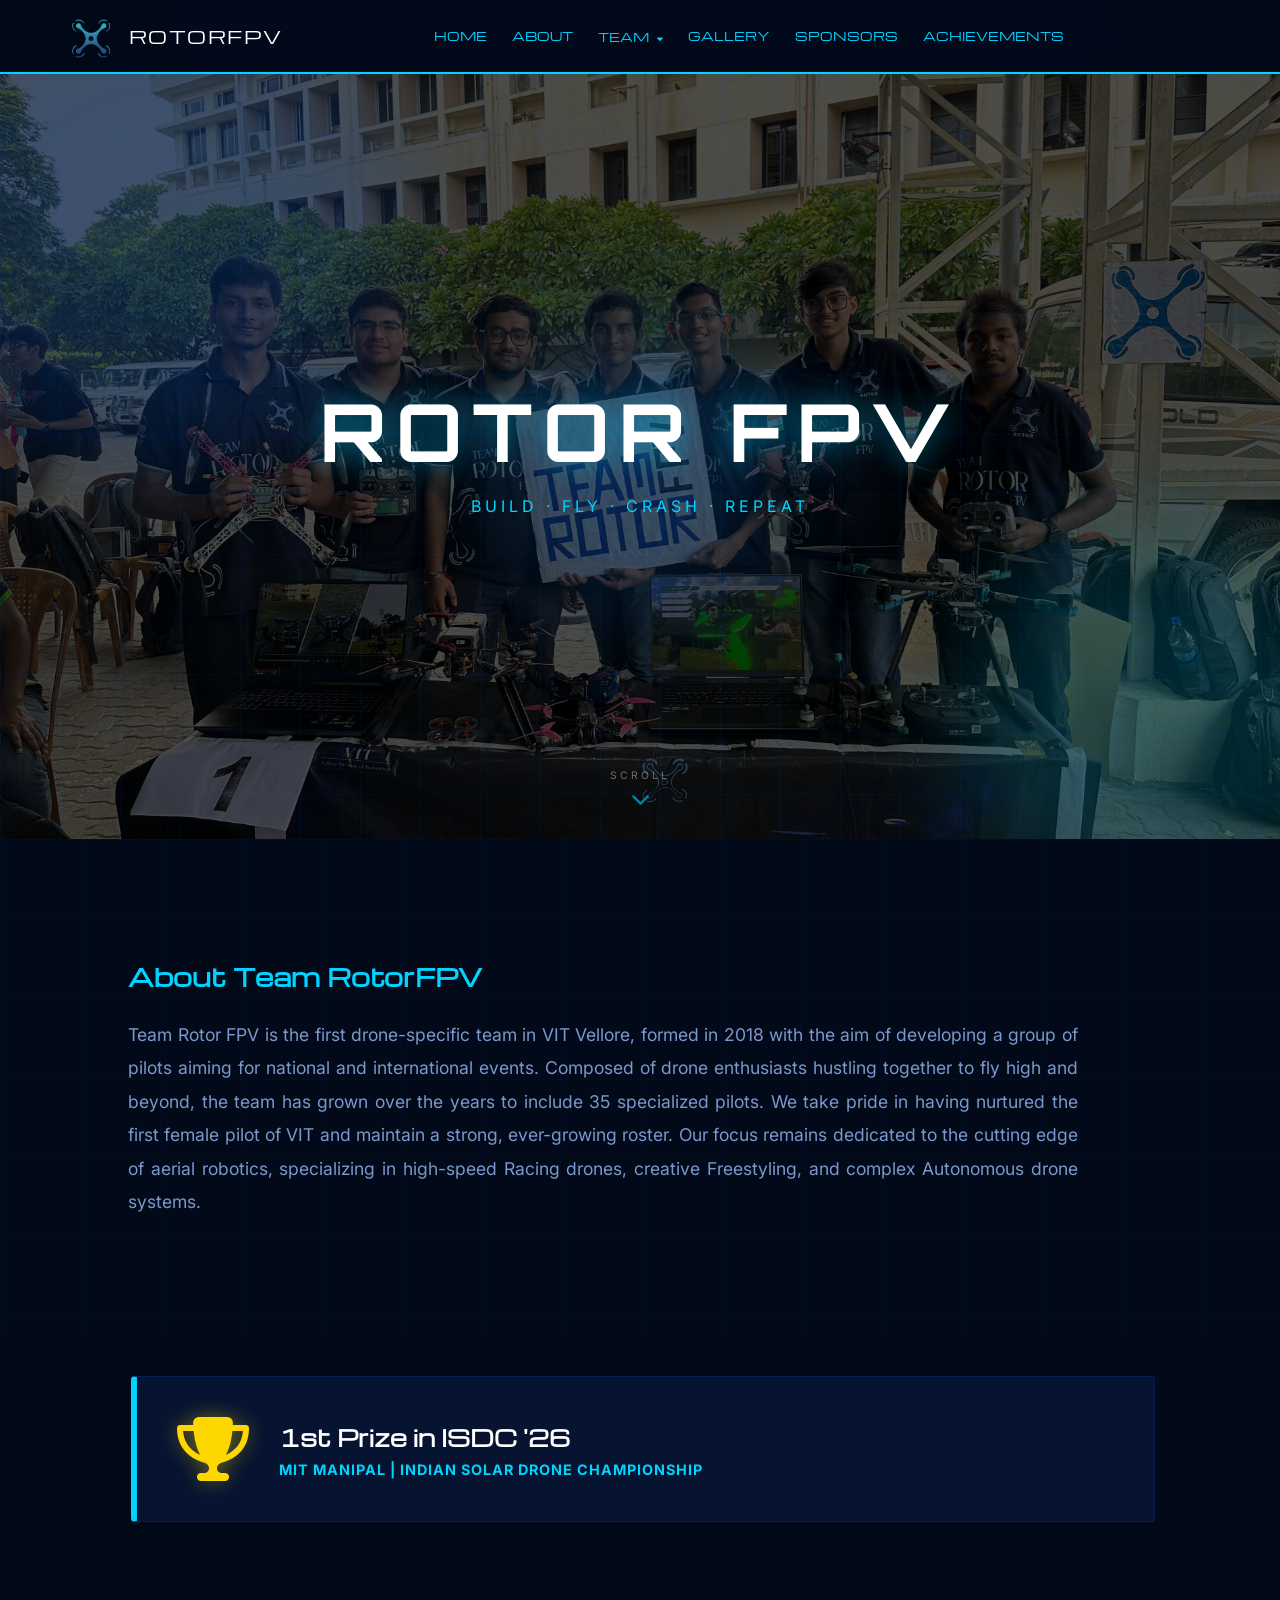
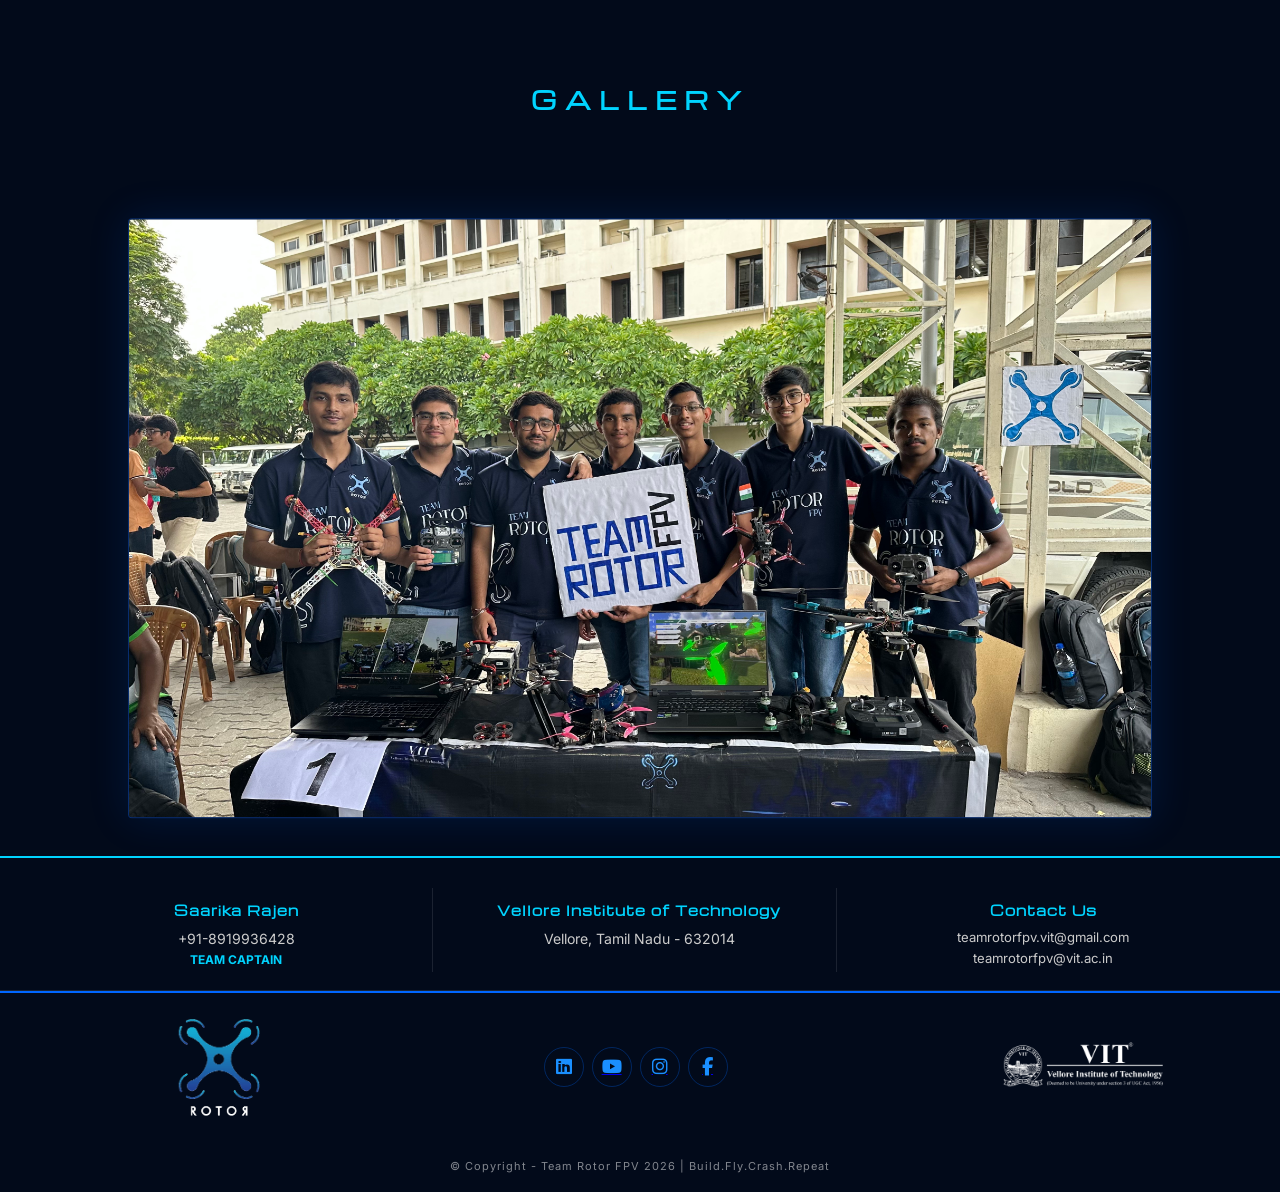
==== commit a114821d: "feat: new color scheme, parallax, hero video, navbar fixes" ====
--- a/index.html
+++ b/index.html
@@ -1,27 +1,32 @@
 <!DOCTYPE html>
 <html lang="en">
+
 <head>
     <meta charset="UTF-8">
     <meta name="viewport" content="width=device-width, initial-scale=1.0">
-    <title>Team Rotor FPV | Home</title>
-
+    <title>Rotor FPV | Home</title>
+    <meta name="description"
+        content="Team Rotor FPV — VIT Vellore's premier drone racing and freestyle team. Build. Fly. Crash. Repeat.">
+
+    <link
+        href="https://fonts.googleapis.com/css2?family=Michroma&family=Inter:wght@400;500;700&family=Orbitron:wght@600;800&display=swap"
+        rel="stylesheet">
     <link rel="stylesheet" href="https://cdnjs.cloudflare.com/ajax/libs/font-awesome/6.5.0/css/all.min.css">
-    <link href="https://fonts.googleapis.com/css2?family=Michroma&family=Inter:wght@400;500;700&family=Orbitron:wght@400;600;700&display=swap" rel="stylesheet">
+
     <link rel="stylesheet" href="css/style.css">
 
     <style>
+        /* --- HOME PAGE SPECIFIC STYLING --- */
         body {
+            color: #fff;
             margin: 0;
-            padding: 0;
-            background: #000;
-            font-family: 'Inter', sans-serif;
-            color: #fff;
             overflow-x: hidden;
         }
 
-        /* HERO */
+        /* Hero Section */
         .hero {
-            min-height: 100vh;
+            height: 85vh;
+            min-height: 500px;
             position: relative;
             display: flex;
             align-items: center;
@@ -30,116 +35,210 @@
             overflow: hidden;
         }
 
-        .hero-video {
+        /* Shared styles for hero backgrounds */
+        .hero-video,
+        .hero-photo {
             position: absolute;
-            inset: 0;
+            top: 0;
+            left: 0;
             width: 100%;
             height: 100%;
             object-fit: cover;
-            object-position: center center;
-            z-index: -2;
-        }
-
-        .hero-overlay {
-            position: absolute;
-            inset: 0;
-            background: rgba(0, 0, 0, 0.45);
-            z-index: -1;
+            z-index: 0;
+            filter: brightness(0.3);
+        }
+
+        /* Video: shown on landscape / wide screens */
+        .hero-video {
+            display: block;
+        }
+
+        /* Static photo: hidden by default (shown on portrait/mobile) */
+        .hero-photo {
+            display: none;
+        }
+
+        /* Portrait phones & tablets: hide video, show photo */
+        @media (orientation: portrait),
+        (max-width: 768px) {
+            .hero-video {
+                display: none;
+            }
+
+            .hero-photo {
+                display: block;
+            }
         }
 
         .hero-text {
-            width: 100%;
-            padding: 0 20px;
-            display: flex;
-            justify-content: center;
-            align-items: center;
+            position: relative;
+            z-index: 2;
         }
 
         .hero-text h1 {
             font-family: 'Orbitron', sans-serif;
-            font-size: clamp(2.7rem, 8vw, 5.4rem);
-            letter-spacing: 10px;
-            text-shadow: 0 0 20px rgba(53, 177, 198, 0.55);
+            font-size: clamp(2rem, 8vw, 5rem);
+            letter-spacing: clamp(5px, 2vw, 10px);
+            text-shadow: 0 0 30px rgba(0, 212, 255, 0.5), 0 0 60px rgba(0, 170, 255, 0.2);
+            animation: heroFadeIn 1.2s ease-out;
             margin: 0;
         }
 
-        /* ACHIEVEMENT */
+        .hero-subtitle {
+            font-family: 'Inter', sans-serif;
+            font-size: clamp(0.75rem, 2vw, 1rem);
+            letter-spacing: 4px;
+            text-transform: uppercase;
+            color: var(--light-aqua);
+            opacity: 0.7;
+            margin-top: 15px;
+            animation: heroFadeIn 1.2s ease-out 0.3s both;
+        }
+
+        @keyframes heroFadeIn {
+            from {
+                opacity: 0;
+                transform: translateY(25px);
+            }
+
+            to {
+                opacity: 1;
+                transform: translateY(0);
+            }
+        }
+
+        /* Scroll indicator */
+        .scroll-indicator {
+            position: absolute;
+            bottom: 30px;
+            left: 50%;
+            transform: translateX(-50%);
+            display: flex;
+            flex-direction: column;
+            align-items: center;
+            gap: 8px;
+            z-index: 2;
+            animation: scrollBounce 2s ease-in-out infinite;
+        }
+
+        .scroll-indicator span {
+            font-family: 'Inter', sans-serif;
+            font-size: 0.65rem;
+            letter-spacing: 3px;
+            text-transform: uppercase;
+            color: rgba(255, 255, 255, 0.4);
+        }
+
+        .scroll-indicator i {
+            font-size: 1.2rem;
+            color: rgba(0, 212, 255, 0.6);
+        }
+
+        @keyframes scrollBounce {
+
+            0%,
+            100% {
+                transform: translateX(-50%) translateY(0);
+            }
+
+            50% {
+                transform: translateX(-50%) translateY(8px);
+            }
+        }
+
+        /* About Section */
+        .about-section {
+            padding: clamp(60px, 10vw, 100px) clamp(5%, 10%, 10%);
+            background: transparent;
+        }
+
+        .about-section h2 {
+            font-family: 'Michroma', sans-serif;
+            color: var(--blue-electric);
+            margin-bottom: 25px;
+            font-size: clamp(1.1rem, 3vw, 1.5rem);
+        }
+
+        .about-para {
+            font-size: clamp(0.95rem, 2vw, 1.1rem);
+            line-height: 1.9;
+            color: #7a98cc;
+            max-width: 950px;
+            text-align: justify;
+        }
+
+        /* Achievement Block */
         .achievement-container {
-            padding: 70px 10%;
-            background: #000;
-        }
-
-        .achievement-heading {
-            font-family: 'Michroma', sans-serif;
-            color: #35B1C6;
-            margin-bottom: 30px;
-            text-align: justify;
-            text-align-last: center;
-            letter-spacing: 2px;
-            font-size: 1.3rem;
+            padding: 40px clamp(5%, 10%, 10%);
+            background: transparent;
         }
 
         .achievement-block {
-            padding: 36px;
-            background: rgba(20, 20, 20, 0.72);
-            border: 1px solid rgba(53, 177, 198, 0.18);
-            border-left: 8px solid #35B1C6;
+            padding: clamp(20px, 4vw, 40px);
+            background: rgba(10, 31, 74, 0.5);
+            border: 1px solid rgba(0, 102, 255, 0.15);
+            border-left: 6px solid var(--blue-electric);
             display: flex;
             align-items: center;
-            gap: 28px;
-            border-radius: 10px;
-        }
-
-        .achievement-icon {
-            font-size: 3.8rem;
-            color: #35B1C6;
-            filter: drop-shadow(0 0 10px rgba(53, 177, 198, 0.35));
+            gap: clamp(15px, 3vw, 30px);
+            border-radius: 4px;
+            transition: all 0.5s var(--transition-smooth);
+        }
+
+        .achievement-block:hover {
+            background: rgba(0, 212, 255, 0.05);
+            border-color: rgba(0, 212, 255, 0.4);
+            transform: translateX(6px);
+        }
+
+        .trophy-icon {
+            font-size: clamp(2.5rem, 5vw, 4rem);
+            color: #FFD700;
+            filter: drop-shadow(0 0 10px rgba(255, 215, 0, 0.4));
             flex-shrink: 0;
         }
 
         .achieve-text h3 {
             font-family: 'Michroma', sans-serif;
             margin: 0;
-            font-size: 1.25rem;
-            text-align: justify;
-            text-align-last: center;
+            font-size: clamp(1rem, 2.5vw, 1.4rem);
         }
 
         .achieve-text p {
-            margin: 12px 0 0;
-            color: #d8f7fb;
-            font-weight: 600;
+            margin: 8px 0 0;
+            color: var(--blue-electric);
+            font-weight: bold;
+            text-transform: uppercase;
             letter-spacing: 1px;
-            text-transform: uppercase;
-            text-align: justify;
-            text-align-last: center;
-            line-height: 1.7;
-        }
-
-        /* GALLERY PREVIEW */
+            font-size: clamp(0.75rem, 1.5vw, 0.9rem);
+        }
+
+        /* Gallery Slider */
         .gallery-preview {
-            padding: 70px 10%;
-            background: #050505;
+            padding: clamp(60px, 10vw, 100px) clamp(5%, 10%, 10%);
             text-align: center;
+            background: transparent;
         }
 
         .gallery-preview h2 {
             font-family: 'Michroma', sans-serif;
-            color: #35B1C6;
-            margin-bottom: 30px;
-            letter-spacing: 2px;
+            margin-bottom: 40px;
+            letter-spacing: clamp(4px, 1.5vw, 8px);
+            font-size: clamp(1.2rem, 3vw, 1.5rem);
+            color: var(--blue-electric);
         }
 
         .slider-container {
             width: 100%;
             max-width: 1100px;
-            height: 600px;
+            height: clamp(250px, 50vw, 600px);
             margin: 0 auto;
             position: relative;
             overflow: hidden;
-            background: #111;
-            border: 1px solid #333;
-            border-radius: 14px;
+            background: var(--blue-mid);
+            border: 1px solid rgba(0, 102, 255, 0.2);
+            border-radius: 4px;
+            box-shadow: 0 0 40px rgba(0, 102, 255, 0.15);
         }
 
         .slide {
@@ -147,115 +246,173 @@
             height: 100%;
             object-fit: cover;
             opacity: 1;
-            transition: opacity 0.5s ease-in-out;
-            display: block;
-        }
-
-        /* REVEAL */
+            transition: opacity 1s ease-in-out, transform 0.5s ease;
+        }
+
+        /* Refined Scroll Reveal */
         .reveal {
             opacity: 0;
-            transform: translateY(30px);
-            transition: all 0.8s ease;
+            transform: translateY(35px);
+            transition: opacity 0.8s var(--transition-smooth),
+                transform 0.8s var(--transition-smooth);
+            will-change: opacity, transform;
         }
 
         .reveal.active {
             opacity: 1;
             transform: translateY(0);
         }
-        .about-home {
-    padding: 80px 10%;
-    background: #050505;
-    text-align: center;
-}
-
-.about-home-container {
-    max-width: 900px;
-    margin: 0 auto;
-}
-
-.about-heading {
-    font-family: 'Michroma', sans-serif;
-    color: #35B1C6;
-    margin-bottom: 30px;
-    letter-spacing: 2px;
-}
-
-.about-home p {
-    color: #ddd;
-    line-height: 1.8;
-    margin-bottom: 20px;
-
-    text-align: justify;
-    text-align-last: center;
-}
-
-        @media (max-width: 900px) {
+
+        /* Staggered reveal for sequential elements */
+        .reveal:nth-child(2) {
+            transition-delay: 0.1s;
+        }
+
+        .reveal:nth-child(3) {
+            transition-delay: 0.2s;
+        }
+
+        /* --- RESPONSIVE --- */
+        @media (max-width: 768px) {
+            .hero {
+                height: 70vh;
+                min-height: 400px;
+            }
+
             .achievement-block {
                 flex-direction: column;
                 text-align: center;
             }
 
-            .slider-container {
-                height: 420px;
-            }
-
-            .hero-text h1 {
-                letter-spacing: 6px;
-            }
-        }
-
-        @media (max-width: 600px) {
-            .achievement-container,
-            .gallery-preview {
-                padding: 50px 6%;
-            }
-
-            .slider-container {
-                height: 280px;
-            }
-
-            .hero-text h1 {
-                font-size: 2.3rem;
-                letter-spacing: 4px;
-            }
-            .achieve-text {
-    text-align: center;
-    max-width: 600px;
-    margin: auto;
-}
-
-            .achievement-icon {
-                text-align: justify;
-    text-align-last: center;
-                font-size: 3rem;
-            }
-
-            .achieve-text h3 {
-                font-size: 1rem;
-                text-align: justify;
-    text-align-last: center;
-            }
-
-            .achieve-text p {
-                font-size: 0.85rem;
-                text-align: justify;
-    text-align-last: center;
-            }
+            .scroll-indicator {
+                bottom: 20px;
+            }
+        }
+
+        @media (max-width: 480px) {
+            .hero {
+                height: 60vh;
+                min-height: 350px;
+            }
+        }
+
+        /* Ensure video stays hidden on small portrait screens */
+        @media (max-width: 480px) and (orientation: portrait) {
+            .hero-video {
+                display: none !important;
+            }
+
+            .hero-photo {
+                display: block !important;
+            }
+        }
+
+        /* =============================================
+           PARALLAX LAYERS
+           ============================================= */
+
+        /* Moving grid overlay inside hero */
+        .hero-grid {
+            position: absolute;
+            inset: 0;
+            background-image:
+                linear-gradient(rgba(0,102,255,.06) 1px, transparent 1px),
+                linear-gradient(90deg, rgba(0,102,255,.06) 1px, transparent 1px);
+            background-size: 60px 60px;
+            z-index: 1;
+            pointer-events: none;
+            will-change: transform;
+        }
+
+        /* Floating glow orbs */
+        .hero-orb {
+            position: absolute;
+            border-radius: 50%;
+            pointer-events: none;
+            z-index: 1;
+            will-change: transform;
+            filter: blur(60px);
+            opacity: 0.18;
+        }
+        .hero-orb-1 {
+            width: 500px; height: 500px;
+            background: var(--blue-accent);
+            top: -100px; left: -100px;
+        }
+        .hero-orb-2 {
+            width: 400px; height: 400px;
+            background: var(--blue-electric);
+            bottom: -80px; right: -80px;
+        }
+        .hero-orb-3 {
+            width: 300px; height: 300px;
+            background: var(--blue-bright);
+            top: 50%; left: 50%;
+            transform: translate(-50%,-50%);
+        }
+
+        /* Hero video/photo gets scale via JS */
+        .hero-video,
+        .hero-photo {
+            will-change: transform;
+            transform-origin: center center;
+        }
+
+        /* Hero text — parallax via JS */
+        .hero-text {
+            will-change: transform, opacity;
+        }
+
+        /* Section parallax wrappers */
+        .parallax-section {
+            will-change: transform;
+        }
+
+        /* Floating speed-line accents on about section */
+        .about-section {
+            position: relative;
+            overflow: hidden;
+        }
+        .about-section::before {
+            content: '';
+            position: absolute;
+            top: 0; left: 0; right: 0; bottom: 0;
+            background:
+                linear-gradient(rgba(0,102,255,.04) 1px, transparent 1px),
+                linear-gradient(90deg, rgba(0,102,255,.04) 1px, transparent 1px);
+            background-size: 80px 80px;
+            pointer-events: none;
+            z-index: 0;
+            will-change: transform;
+        }
+        .about-section > * {
+            position: relative;
+            z-index: 1;
+        }
+
+        /* Suppress parallax on mobile for performance */
+        @media (max-width: 768px) {
+            .hero-orb { display: none; }
+            .hero-grid { display: none; }
         }
     </style>
 </head>
+
 <body>
 
-    <nav class="navbar">
+    <nav class="navbar" id="main-navbar">
         <div class="logo-section">
-            <img src="images/logo.png" class="logo" alt="Rotor FPV Logo">
+            <img src="images/logo.png" class="logo" alt="Rotor FPV">
             <span class="brand-name">RotorFPV</span>
         </div>
-
-        <div class="nav-links">
+        <button class="hamburger" id="hamburger" aria-label="Toggle navigation menu">
+            <span></span>
+            <span></span>
+            <span></span>
+        </button>
+        <div class="nav-links" id="nav-links">
             <a href="index.html">Home</a>
             <a href="about.html">About</a>
-
             <div class="dropdown">
                 <span class="dropbtn">Team <i class="fa fa-caret-down"></i></span>
                 <div class="dropdown-content">
@@ -264,97 +421,97 @@
                     <a href="team2024.html">2024</a>
                 </div>
             </div>
-
             <a href="gallery.html">Gallery</a>
             <a href="sponsors.html">Sponsors</a>
             <a href="achievements.html">Achievements</a>
         </div>
+        <div class="nav-overlay" id="nav-overlay"></div>
     </nav>
 
-    <section class="hero">
-        <video class="hero-video" autoplay muted loop playsinline>
-            <source src="images/gallery/hv.mp4" type="video/mp4">
+    <section class="hero" id="hero">
+        <!-- Parallax grid overlay -->
+        <div class="hero-grid" id="hero-grid"></div>
+        <!-- Floating glow orbs -->
+        <div class="hero-orb hero-orb-1" id="orb1"></div>
+        <div class="hero-orb hero-orb-2" id="orb2"></div>
+        <div class="hero-orb hero-orb-3" id="orb3"></div>
+        <!-- Video background for landscape / desktop -->
+        <video class="hero-video" id="hero-video" autoplay muted loop playsinline poster="images/gallery/IMG_0140.jpg">
+            <source src="images/gallery/Video Project.mp4" type="video/mp4">
         </video>
-
-        <div class="hero-overlay"></div>
-
-        <div class="hero-text">
+        <!-- Static photo for portrait phones / tablets -->
+        <img class="hero-photo" id="hero-photo" src="images/gallery/IMG_0140.jpg" alt="Drone racing action">
+
+        <div class="hero-text" id="hero-text">
             <h1>ROTOR FPV</h1>
+            <p class="hero-subtitle">Build · Fly · Crash · Repeat</p>
+        </div>
+        <div class="scroll-indicator" id="scroll-indicator">
+            <span>Scroll</span>
+            <i class="fas fa-chevron-down"></i>
         </div>
     </section>
-    <section class="about-home">
-    <div class="about-home-container">
-
-        <h2 class="about-heading reveal">About Team Rotor FPV</h2>
-
-        <p class="reveal">
-            Team Rotor FPV is a dedicated drone development team at VIT, Vellore,
-            focused on building high-performance FPV drones and advancing aerial
-            robotics. We specialize in drone design, assembly, and real-time flight testing.
+
+    <section class="about-section reveal">
+        <h2>About Team RotorFPV</h2>
+        <p class="about-para">
+            Team Rotor FPV is the first drone-specific team in VIT Vellore, formed in 2018 with the aim of developing a
+            group of pilots aiming for national and international events. Composed of drone enthusiasts hustling
+            together to fly high and beyond, the team has grown over the years to include 35 specialized pilots. We take
+            pride in having nurtured the first female pilot of VIT and maintain a strong, ever-growing roster. Our focus
+            remains dedicated to the cutting edge of aerial robotics, specializing in high-speed Racing drones, creative
+            Freestyling, and complex Autonomous drone systems.
         </p>
-
-        <p class="reveal">
-            We work from <strong>GDN 129</strong>, where all our drones are designed and built.
-            Flight testing is carried out at <strong>SJT Ground</strong> and 
-            <strong>KC Lawn</strong>, ensuring optimal performance and real-world validation.
-        </p>
-
-    </div>
-</section>
-
-    <section class="achievement-container">
-        <h2 class="achievement-heading reveal">Recent Achievement</h2>
-
+    </section>
+
+    <div class="achievement-container">
         <div class="achievement-block reveal">
-            <i class="fas fa-medal achievement-icon"></i>
+            <i class="fas fa-trophy trophy-icon"></i>
             <div class="achieve-text">
                 <h3>1st Prize in ISDC '26</h3>
-                <p>MIT Manipal | Indian Space Drone Championship</p>
+                <p>MIT Manipal | Indian Solar Drone Championship</p>
             </div>
         </div>
-    </section>
-
-    <section class="gallery-preview">
-        <h2 class="reveal">Gallery Preview</h2>
-        <div class="slider-container reveal">
-            <img id="dynamic-slide" class="slide" src="images/gallery/IMG_0140.jpg" alt="Rotor FPV Gallery Preview">
+    </div>
+
+    <section class="gallery-preview reveal">
+        <h2>GALLERY</h2>
+        <div class="slider-container">
+            <img id="dynamic-slide" src="images/gallery/IMG_0140.jpg" class="slide" alt="Gallery image">
         </div>
     </section>
 
     <footer class="main-footer">
         <div class="footer-grid">
-
             <div class="footer-section">
                 <h3>Saarika Rajen</h3>
                 <p class="contact-detail">+91-8919936428</p>
                 <p class="contact-title">Team Captain</p>
             </div>
-
             <div class="footer-section">
                 <h3>Vellore Institute of Technology</h3>
                 <p>Vellore, Tamil Nadu - 632014</p>
             </div>
-
             <div class="footer-section">
                 <h3>Contact Us</h3>
                 <a href="mailto:teamrotorfpv.vit@gmail.com" class="footer-link">teamrotorfpv.vit@gmail.com</a>
                 <a href="mailto:teamrotorfpv@vit.ac.in" class="footer-link">teamrotorfpv@vit.ac.in</a>
             </div>
-
         </div>
 
         <div class="footer-branding">
             <div class="brand-left">
                 <img src="images/white VIT-ROTOR.png" class="footer-logo" alt="Rotor FPV">
             </div>
-
             <div class="social-links">
-                <a href="https://www.linkedin.com/company/team-rotorfpv" target="_blank"><i class="fab fa-linkedin"></i></a>
-                <a href="https://youtube.com" target="_blank"><i class="fab fa-youtube"></i></a>
-                <a href="https://www.instagram.com/teamrotorfpv" target="_blank"><i class="fab fa-instagram"></i></a>
-                <a href="https://facebook.com" target="_blank"><i class="fab fa-facebook-f"></i></a>
+                <a href="https://www.linkedin.com/company/team-rotorfpv" target="_blank" aria-label="LinkedIn"><i
+                        class="fab fa-linkedin"></i></a>
+                <a href="https://youtube.com" target="_blank" aria-label="YouTube"><i class="fab fa-youtube"></i></a>
+                <a href="https://www.instagram.com/teamrotorfpv" target="_blank" aria-label="Instagram"><i
+                        class="fab fa-instagram"></i></a>
+                <a href="https://facebook.com" target="_blank" aria-label="Facebook"><i
+                        class="fab fa-facebook-f"></i></a>
             </div>
-
             <div class="brand-right">
                 <img src="images/vitlogo.png" class="partner-logo" alt="VIT">
             </div>
@@ -366,61 +523,197 @@
     </footer>
 
     <script>
+        // --- MOBILE NAV TOGGLE ---
+        const hamburger = document.getElementById('hamburger');
+        const navLinks = document.getElementById('nav-links');
+        const navOverlay = document.getElementById('nav-overlay');
+
+        hamburger.addEventListener('click', () => {
+            hamburger.classList.toggle('active');
+            navLinks.classList.toggle('active');
+            navOverlay.classList.toggle('active');
+            document.body.style.overflow = navLinks.classList.contains('active') ? 'hidden' : '';
+        });
+
+        navOverlay.addEventListener('click', () => {
+            hamburger.classList.remove('active');
+            navLinks.classList.remove('active');
+            navOverlay.classList.remove('active');
+            document.body.style.overflow = '';
+        });
+
+        // Close nav when a link is clicked (mobile)
+        navLinks.querySelectorAll('a').forEach(link => {
+            link.addEventListener('click', () => {
+                if (window.innerWidth <= 768) {
+                    hamburger.classList.remove('active');
+                    navLinks.classList.remove('active');
+                    navOverlay.classList.remove('active');
+                    document.body.style.overflow = '';
+                }
+            });
+        });
+
+        // Mobile dropdown toggle (tap instead of hover)
+        const dropdowns = document.querySelectorAll('.dropdown');
+        dropdowns.forEach(dd => {
+            dd.querySelector('.dropbtn').addEventListener('click', (e) => {
+                if (window.innerWidth <= 768) {
+                    e.stopPropagation();
+                    dd.classList.toggle('open');
+                }
+            });
+        });
+
+        // --- NAVBAR SCROLL EFFECT ---
+        window.addEventListener('scroll', () => {
+            const navbar = document.getElementById('main-navbar');
+            if (window.scrollY > 50) {
+                navbar.classList.add('scrolled');
+            } else {
+                navbar.classList.remove('scrolled');
+            }
+        });
+
+        // --- GALLERY DYNAMIC LOOP (Every 4 Seconds) ---
         const galleryImages = [
             "images/gallery/IMG_0140.jpg",
             "images/gallery/IMG_0180.jpg",
             "images/gallery/IMG_0498.jpg",
             "images/gallery/IMG_0584.jpg",
             "images/gallery/IMG_0618.jpg",
-            "images/gallery/IMG_2607.jpg",
             "images/gallery/IMG_4783.jpg",
-            "images/gallery/IMG_9188.jpg",
-            "images/gallery/8b961473-098a-4eda-ad85-342ba0e51dd5.jpg",
-            "images/gallery/32ce7414-d73d-44b1-b535-875ac2e2c8d5.jpg",
-            "images/gallery/76e9dd2d-5185-495b-b354-3a7d26a061b8.jpg",
-            "images/gallery/892ae444-a4a9-48c3-b1eb-386413115c5a.jpg",
-            "images/gallery/958d9ce3-62ca-4a76-9b82-fca33dc751f3.jpg",
-            "images/gallery/a1d6ba2d-87ca-4de2-9e3e-6da9910f062a.jpg",
-            "images/gallery/a6615dbe-4520-430a-a768-b70a2aa3ccee.jpg",
-            "images/gallery/b3849de2-bad4-4684-93c4-f6741f1a553c.jpg",
-            "images/gallery/c56df41b-46f3-42b4-9d7b-5011a1420fcb.jpg",
-            "images/gallery/f5a4b82f-a170-4343-bd63-0830ee8e818e.jpg"
+            "images/gallery/IMG_9188.jpg"
         ];
-
         let currentIndex = 0;
-        const galleryImg = document.getElementById("dynamic-slide");
-
-        galleryImg.src = galleryImages[currentIndex];
+
+        const galleryImg = document.getElementById('dynamic-slide');
 
         function rotateGallery() {
-            galleryImg.style.opacity = "0";
+            galleryImg.style.opacity = '0';
 
             setTimeout(() => {
                 currentIndex = (currentIndex + 1) % galleryImages.length;
                 galleryImg.src = galleryImages[currentIndex];
-                galleryImg.style.opacity = "1";
-            }, 500);
-        }
-
-        setInterval(rotateGallery, 8000);
-
-        const reveals = document.querySelectorAll(".reveal");
-
-        function revealOnScroll() {
-            reveals.forEach(item => {
-                const windowHeight = window.innerHeight;
-                const revealTop = item.getBoundingClientRect().top;
-                const revealPoint = 100;
-
-                if (revealTop < windowHeight - revealPoint) {
-                    item.classList.add("active");
+                galleryImg.style.opacity = '1';
+            }, 1000);
+        }
+        setInterval(rotateGallery, 4000);
+
+        // --- SCROLL REVEAL (Intersection Observer for better performance) ---
+        const observerOptions = {
+            threshold: 0.12,
+            rootMargin: '0px 0px -60px 0px'
+        };
+
+        const revealObserver = new IntersectionObserver((entries) => {
+            entries.forEach(entry => {
+                if (entry.isIntersecting) {
+                    entry.target.classList.add('active');
+                } else {
+                    entry.target.classList.remove('active');
                 }
             });
-        }
-
-        window.addEventListener("scroll", revealOnScroll);
-        revealOnScroll();
+        }, observerOptions);
+
+        document.querySelectorAll('.reveal').forEach(el => {
+            revealObserver.observe(el);
+        });
+
+        // =============================================
+        // PARALLAX ENGINE
+        // =============================================
+        const isMobile = window.matchMedia('(max-width: 768px)').matches;
+
+        if (!isMobile) {
+            const heroEl        = document.getElementById('hero');
+            const heroVideo     = document.getElementById('hero-video');
+            const heroPhoto     = document.getElementById('hero-photo');
+            const heroText      = document.getElementById('hero-text');
+            const heroGrid      = document.getElementById('hero-grid');
+            const scrollInd     = document.getElementById('scroll-indicator');
+            const orb1          = document.getElementById('orb1');
+            const orb2          = document.getElementById('orb2');
+            const orb3          = document.getElementById('orb3');
+            const aboutSec      = document.querySelector('.about-section');
+            const achievSec     = document.querySelector('.achievement-container');
+            const gallerySec    = document.querySelector('.gallery-preview');
+
+            let scrollY = 0;
+            let ticking = false;
+
+            function applyParallax() {
+                const sy = scrollY;
+                const heroH = heroEl.offsetHeight;
+                const progress = Math.min(sy / heroH, 1);
+
+                // 1. Hero media: scale up + translate down (zoom-out depth effect)
+                const mediaScale  = 1 + progress * 0.12;
+                const mediaTransY = progress * heroH * 0.25;
+                const mediaTarget = heroVideo.style.display !== 'none' ? heroVideo : heroPhoto;
+                mediaTarget.style.transform = `scale(${mediaScale}) translateY(${mediaTransY / mediaScale}px)`;
+
+                // 2. Hero text: float upward faster than scroll + fade out
+                const textTransY = -(sy * 0.45);
+                const textOpacity = Math.max(0, 1 - progress * 2);
+                heroText.style.transform = `translateY(${textTransY}px)`;
+                heroText.style.opacity = textOpacity;
+
+                // 3. Scroll indicator fades out
+                scrollInd.style.opacity = Math.max(0, 1 - progress * 3);
+
+                // 4. Grid overlay: drifts downward at half speed
+                heroGrid.style.transform = `translateY(${sy * 0.3}px)`;
+
+                // 5. Orbs drift independently
+                orb1.style.transform = `translate(${sy * 0.08}px, ${sy * 0.12}px)`;
+                orb2.style.transform = `translate(${-sy * 0.06}px, ${-sy * 0.1}px)`;
+                orb3.style.transform = `translate(-50%, calc(-50% + ${sy * 0.05}px))`;
+
+                // 6. About section background grid drift
+                if (aboutSec) {
+                    const aboutTop = aboutSec.getBoundingClientRect().top + sy;
+                    const aboutRel = sy - aboutTop;
+                    const aboutPseudo = aboutRel * 0.2;
+                    aboutSec.style.setProperty('--grid-offset', `${aboutPseudo}px`);
+                    aboutSec.style.backgroundPositionY = `${aboutPseudo}px`;
+                }
+
+                // 7. Achievement block subtle horizontal drift
+                if (achievSec) {
+                    const rect = achievSec.getBoundingClientRect();
+                    const center = rect.top + rect.height / 2 - window.innerHeight / 2;
+                    const block = achievSec.querySelector('.achievement-block');
+                    if (block) {
+                        block.style.transform = `translateX(${Math.min(center * 0.03, 6)}px)`;
+                    }
+                }
+
+                // 8. Gallery slider subtle vertical drift
+                if (gallerySec) {
+                    const rect = gallerySec.getBoundingClientRect();
+                    const center = rect.top + rect.height / 2 - window.innerHeight / 2;
+                    const slider = gallerySec.querySelector('.slider-container');
+                    if (slider) {
+                        slider.style.transform = `translateY(${center * 0.04}px)`;
+                    }
+                }
+
+                ticking = false;
+            }
+
+            window.addEventListener('scroll', () => {
+                scrollY = window.pageYOffset;
+                if (!ticking) {
+                    requestAnimationFrame(applyParallax);
+                    ticking = true;
+                }
+            }, { passive: true });
+
+            // Initial call
+            applyParallax();
+        }
     </script>
-
 </body>
+
 </html>
--- a/css/style.css
+++ b/css/style.css
@@ -1,302 +1,571 @@
-body{
-margin:0;
-font-family:Arial, sans-serif;
-background:#0f172a;
-color:white;
-}
-
-header{
-display:flex;
-justify-content:space-between;
-align-items:center;
-padding:20px;
-background:#020617;
-}
-
-nav ul{
-display:flex;
-list-style:none;
-gap:20px;
-}
-
-nav a{
-color:white;
-text-decoration:none;
-}
-
-.hero{
-height:90vh;
-display:flex;
-flex-direction:column;
-justify-content:center;
-align-items:center;
-text-align:center;
-}
-
-button{
-padding:10px 20px;
-background:#2563eb;
-border:none;
-color:white;
-cursor:pointer;
-}
-/*about us*/
-
-
-
-
-
-
-
-
-
-
-/* Layout Container */
-/* --- EXISTING STYLES (Kept for consistency) --- */
+/* ===================================================
+   TEAM ROTOR FPV — SHARED STYLESHEET
+   Refined, Responsive, Smooth Animations
+   =================================================== */
+
+/* --- CSS CUSTOM PROPERTIES --- */
+:root {
+    --dark-navy: #0a1f4a;
+    --light-aqua: #00d4ff;
+    --teal-blue: #0066ff;
+    --deep-charcoal: #020a1a;
+    --bright-cyan: #00d4ff;
+    --dusty-grey: #7a98cc;
+    --bg-black: #020a1a;
+    --blue-deep: #020a1a;
+    --blue-mid: #0a1f4a;
+    --blue-accent: #0066ff;
+    --blue-bright: #1a8fff;
+    --blue-glow: #00aaff;
+    --blue-electric: #00d4ff;
+    --transition-smooth: cubic-bezier(0.25, 0.46, 0.45, 0.94);
+    --transition-bounce: cubic-bezier(0.175, 0.885, 0.32, 1.275);
+}
+
+/* --- GLOBAL RESETS --- */
+*,
+*::before,
+*::after {
+    box-sizing: border-box;
+}
+
+html {
+    scroll-behavior: smooth;
+    -webkit-text-size-adjust: 100%;
+}
+
+body {
+    margin: 0;
+    font-family: 'Inter', Arial, sans-serif;
+    background: radial-gradient(ellipse at 50% 0%, #020e2e 0%, var(--blue-deep) 60%), var(--blue-deep);
+    background-attachment: fixed;
+    color: white;
+    overflow-x: hidden;
+    -webkit-font-smoothing: antialiased;
+    -moz-osx-font-smoothing: grayscale;
+}
+
+img {
+    max-width: 100%;
+    height: auto;
+}
+
+/* =========================
+   NAVBAR — SHARED COMPONENT
+   ========================= */
 .navbar {
     display: flex;
     justify-content: space-between;
     align-items: center;
-    background-color: #000000;
-    padding: 10px 5%;
-    border-bottom: 2px solid #35B1C6;
+    background-color: rgba(2, 10, 26, 0.97);
+    backdrop-filter: blur(12px);
+    -webkit-backdrop-filter: blur(12px);
+    padding: 12px 5%;
+    border-bottom: 2px solid var(--blue-electric);
     position: sticky;
     top: 0;
     z-index: 1000;
+    transition: background-color 0.3s ease, box-shadow 0.3s ease;
+}
+
+.navbar.scrolled {
+    box-shadow: 0 4px 30px rgba(0, 170, 255, 0.2);
 }
 
 .logo-section {
     display: flex;
     align-items: center;
-    gap: 15px;
+    gap: 12px;
 }
 
 .logo {
-    height: 55px;
-    transition: transform 0.3s ease;
+    height: 48px;
+    transition: transform 0.4s var(--transition-bounce);
+    will-change: transform;
+}
+
+.logo:hover {
+    transform: scale(1.08) rotate(-3deg);
 }
 
 .brand-name {
     font-family: 'Michroma', sans-serif;
     color: #ffffff;
-    font-size: 1.2rem;
+    font-size: 1.1rem;
     letter-spacing: 1.5px;
     text-transform: uppercase;
 }
 
-/* --- NEW DROPDOWN FEATURE STYLES --- */
-
+/* --- NAV LINKS --- */
 .nav-links {
     display: flex;
     gap: 25px;
-    align-items: center; /* Ensures dropdown aligns with other links */
-}
-
-.dropdown {
-    position: relative;
-    display: inline-block;
-}
-
-/* Dropdown Menu Container */
-.dropdown-content {
-    display: none; /* Hidden by default */
-    position: absolute;
-    background-color: #000000; /* Solid black like reference */
-    min-width: 180px;
-    box-shadow: 0px 8px 16px rgba(0,0,0,0.5);
-    z-index: 1;
-    top: 100%; /* Sits right below the navbar */
-    left: 0;
-    border-top: 2px solid #35B1C6; /* Cyan accent rail from reference image */
-}
-
-/* Links inside the dropdown */
-.dropdown-content a {
-    color: #AEE7EA;
-    padding: 12px 16px;
+    align-items: center;
+}
+
+.nav-links a,
+.dropbtn {
     text-decoration: none;
-    display: block;
+    color: var(--light-aqua);
     font-family: 'Michroma', sans-serif;
-    font-size: 0.7rem;
-    border-bottom: 1px solid #1a1a1a; /* Subtle separator */
-    transition: all 0.3s ease;
-}
-
-/* Dropdown Link Hover State */
-.dropdown-content a:hover {
-    background-color: #111;
-    color: #ffffff;
-    padding-left: 20px; /* Subtle slide-in effect */
-}
-
-/* Show the menu on hover */
-.dropdown:hover .dropdown-content {
-    display: block;
-}
-
-/* Standard Nav Links (Apply to both top-level and dropdown triggers) */
-.nav-links a, .dropbtn {
-    text-decoration: none;
-    color: #AEE7EA;
-    font-family: 'Michroma', sans-serif;
-    font-size: 0.75rem;
+    font-size: 0.72rem;
     text-transform: uppercase;
     position: relative;
     padding: 5px 0;
     transition: color 0.3s ease;
     cursor: pointer;
-}
-
-.nav-links a:hover, .dropdown:hover .dropbtn {
+    white-space: nowrap;
+}
+
+.nav-links a:hover,
+.dropdown:hover .dropbtn {
     color: #ffffff;
 }
 
-/* Underline Animation (Excluded from dropdown children for cleaner look) */
-.nav-links > a::after, .dropbtn::after {
+/* Underline Animation */
+.nav-links>a::after,
+.dropbtn::after {
     content: '';
     position: absolute;
     width: 0;
     height: 2px;
-    bottom: 0;
+    bottom: -2px;
     left: 0;
-    background: #35B1C6;
-    box-shadow: 0 0 8px #35B1C6;
-    transition: width 0.3s ease;
-}
-
-.nav-links > a:hover::after, .dropdown:hover .dropbtn::after {
+    background: var(--blue-electric);
+    box-shadow: 0 0 8px var(--blue-glow);
+    transition: width 0.4s var(--transition-smooth);
+    will-change: width;
+}
+
+.nav-links>a:hover::after,
+.dropdown:hover .dropbtn::after {
     width: 100%;
 }
 
+/* --- DROPDOWN --- */
+.dropdown {
+    position: relative;
+    display: inline-block;
+}
+
+.dropdown-content {
+    display: none;
+    position: absolute;
+    background-color: rgba(2, 10, 26, 0.98);
+    min-width: 160px;
+    box-shadow: 0 12px 40px rgba(0, 0, 0, 0.6);
+    z-index: 1001;
+    top: 100%;
+    left: 0;
+    border-top: 2px solid var(--blue-electric);
+    border-radius: 0 0 4px 4px;
+    opacity: 0;
+    transform: translateY(-8px);
+    pointer-events: none;
+    transition: opacity 0.3s ease, transform 0.3s var(--transition-smooth);
+}
+
+.dropdown:hover .dropdown-content {
+    display: block;
+    opacity: 1;
+    transform: translateY(0);
+    pointer-events: all;
+}
+
+.dropdown-content a {
+    color: var(--blue-electric);
+    padding: 12px 18px;
+    text-decoration: none;
+    display: block;
+    font-family: 'Michroma', sans-serif;
+    font-size: 0.68rem;
+    border-bottom: 1px solid rgba(255, 255, 255, 0.05);
+    transition: all 0.3s ease;
+}
+
+.dropdown-content a:last-child {
+    border-bottom: none;
+}
+
+.dropdown-content a:hover {
+    background-color: rgba(0, 212, 255, 0.1);
+    color: #ffffff;
+    padding-left: 24px;
+}
+
 .dropbtn i {
-    font-size: 0.6rem;
+    font-size: 0.58rem;
     margin-left: 5px;
     vertical-align: middle;
-}
-
-
-/* Footer Styles */
-:root {
-  --dark-navy: #2B4E85;
-  --light-aqua: #AEE7EA;
-  --teal-blue: #3596B1;
-  --deep-charcoal: #2B425F;
-  --bright-cyan: #35B1C6;
-  --dusty-grey: #7892A8;
-}
-
-/* Base Footer Style */
+    transition: transform 0.3s ease;
+}
+
+.dropdown:hover .dropbtn i {
+    transform: rotate(180deg);
+}
+
+/* --- HAMBURGER MENU (Mobile) --- */
+.hamburger {
+    display: none;
+    flex-direction: column;
+    gap: 5px;
+    cursor: pointer;
+    padding: 5px;
+    z-index: 1100;
+    background: none;
+    border: none;
+}
+
+.hamburger span {
+    display: block;
+    width: 26px;
+    height: 2.5px;
+    background: var(--light-aqua);
+    border-radius: 3px;
+    transition: all 0.4s var(--transition-smooth);
+    transform-origin: center;
+}
+
+.hamburger.active span:nth-child(1) {
+    transform: translateY(7.5px) rotate(45deg);
+}
+
+.hamburger.active span:nth-child(2) {
+    opacity: 0;
+    transform: scaleX(0);
+}
+
+.hamburger.active span:nth-child(3) {
+    transform: translateY(-7.5px) rotate(-45deg);
+}
+
+/* =========================
+   FOOTER — SHARED COMPONENT
+   ========================= */
 .main-footer {
-    background: black;
+    background: var(--blue-deep);
     color: white;
-    border-top: 2px solid #35B1C6;
-    padding-top: 10px; /* Increased slightly for breathing room */
-    font-family: 'Inter', sans-serif; /* Scoped font */
-}
-
-/* Grid layout */
+    border-top: 2px solid var(--blue-electric);
+    padding-top: 12px;
+    font-family: 'Inter', sans-serif;
+}
+
 .footer-grid {
     display: grid;
     grid-template-columns: repeat(3, 1fr);
     gap: 10px;
-    padding: 15px 40px; /* Better padding for the text section */
-    border-bottom: 1px solid #333;
-}
-
-/* Section Headers - Using the Tech Font */
-.footer-section h3 {
-    font-family: 'Michroma', sans-serif;
-    font-size: 0.85rem;
-    color: #AEE7EA;
-    margin-bottom: 10px;
-    letter-spacing: 1px;
-}
-
-/* Vertical divider lines & Spacing */
+    padding: 18px 40px;
+    border-bottom: 1px solid rgba(255, 255, 255, 0.1);
+}
+
 .footer-section {
     text-align: center;
     padding: 0 20px;
-    border-right: 1px solid #333;
+    border-right: 1px solid rgba(255, 255, 255, 0.1);
 }
 
 .footer-section:last-child {
     border-right: none;
 }
 
-/* Tightening the Captain/Details Spacing */
+.footer-section h3 {
+    font-family: 'Michroma', sans-serif;
+    font-size: 0.82rem;
+    color: var(--blue-electric);
+    margin-bottom: 10px;
+    letter-spacing: 1px;
+}
+
 .footer-section p {
-    margin: 2px 0; /* Tight vertical gap */
-    font-size: 0.9rem;
-    line-height: 1.2;
-}
-
-/*.contact-title {
-    color: #35B1C6;
+    margin: 3px 0;
+    font-size: 0.88rem;
+    line-height: 1.4;
+    color: #ccc;
+}
+
+.contact-title {
+    color: var(--blue-electric) !important;
     font-weight: 700;
-    font-size: 0.75rem;
+    font-size: 0.75rem !important;
     text-transform: uppercase;
 }
 
-/* Email links */
 .footer-link {
     display: block;
     color: #ccc;
-    margin: 4px 0;
+    margin: 5px 0;
     text-decoration: none;
-    font-size: 0.85rem;
+    font-size: 0.82rem;
+    transition: color 0.3s ease, transform 0.3s ease;
 }
 
 .footer-link:hover {
-    color: #3596B1;
-}
-
-/* Teal divider ABOVE branding section */
+    color: var(--blue-bright);
+    transform: translateX(3px);
+}
+
+/* Branding Row */
 .footer-branding {
     display: flex;
     justify-content: space-between;
     align-items: center;
-    padding: 15px 40px; /* Balanced padding */
-    border-top: 2px solid #3596B1;
-}
-
-/* Logo Sizes */
+    padding: 18px 40px;
+    border-top: 2px solid var(--blue-accent);
+}
+
 .footer-logo {
-    width: 100px; /* Increased as requested */
+    width: 100px;
     display: block;
+    transition: opacity 0.3s ease;
+}
+
+.footer-logo:hover {
+    opacity: 0.8;
 }
 
 .partner-logo {
-    width: 190px; /* Slightly adjusted for balance */
-}
-
-/* Brand Margins (Keeping your custom positioning) */
+    width: 160px;
+    transition: opacity 0.3s ease;
+}
+
+.partner-logo:hover {
+    opacity: 0.8;
+}
+
 .brand-left {
-    margin-left: 144px; /* Let Flexbox handle centering unless specific offset is needed */
+    margin-left: clamp(20px, 10vw, 144px);
 }
 
 .brand-right {
-    margin-right: 85px;
-}
-
-/* Social icons */
+    margin-right: clamp(20px, 6vw, 85px);
+}
+
+/* Social Icons */
+.social-links {
+    display: flex;
+    align-items: center;
+    gap: 8px;
+}
+
+.social-links a {
+    display: inline-flex;
+    align-items: center;
+    justify-content: center;
+    width: 40px;
+    height: 40px;
+    border-radius: 50%;
+    border: 1px solid rgba(0, 102, 255, 0.3);
+    transition: all 0.4s var(--transition-bounce);
+}
+
+.social-links a:hover {
+    background: rgba(0, 212, 255, 0.15);
+    border-color: var(--blue-electric);
+    transform: translateY(-3px);
+}
+
 .social-links i {
-    font-size: 22px;
-    margin: 0 13px;
-    color: #3596B1;
-    transition: 0.3s cubic-bezier(0.175, 0.885, 0.32, 1.275);
-}
-
-.social-links i:hover {
+    font-size: 18px;
+    color: var(--blue-bright);
+    transition: color 0.3s ease;
+}
+
+.social-links a:hover i {
     color: white;
-    transform: scale(1.2);
-    text-shadow: 0 0 8px #35B1C6;
-}
-
-/* Copyright line */
+    text-shadow: 0 0 8px var(--blue-electric);
+}
+
+/* Copyright */
 .footer-copyright {
     text-align: center;
     font-size: 11px;
-    padding: 5px 0;
+    padding: 8px 0;
     opacity: 0.5;
     letter-spacing: 1px;
+}
+
+
+/* ============================================
+   RESPONSIVE BREAKPOINTS
+   ============================================ */
+
+/* --- TABLET (max-width: 1024px) --- */
+@media (max-width: 1024px) {
+    .nav-links {
+        gap: 18px;
+    }
+
+    .nav-links a,
+    .dropbtn {
+        font-size: 0.65rem;
+    }
+
+    .footer-branding {
+        padding: 18px 20px;
+    }
+
+    .brand-left {
+        margin-left: 20px;
+    }
+
+    .brand-right {
+        margin-right: 20px;
+    }
+
+    .partner-logo {
+        width: 130px;
+    }
+}
+
+/* --- MOBILE (max-width: 768px) --- */
+@media (max-width: 768px) {
+
+    /* Hamburger visible */
+    .hamburger {
+        display: flex;
+    }
+
+    /* Nav links become full-screen overlay */
+    .nav-links {
+        position: fixed;
+        top: 0;
+        right: -100%;
+        width: 75%;
+        max-width: 320px;
+        height: 100vh;
+        background: rgba(0, 0, 0, 0.98);
+        backdrop-filter: blur(20px);
+        -webkit-backdrop-filter: blur(20px);
+        flex-direction: column;
+        align-items: flex-start;
+        padding: 90px 30px 40px;
+        gap: 0;
+        border-left: 2px solid rgba(0, 212, 255, 0.3);
+        transition: right 0.45s var(--transition-smooth);
+        z-index: 1050;
+        overflow-y: auto;
+    }
+
+    .nav-links.active {
+        right: 0;
+    }
+
+    .nav-links a,
+    .dropbtn {
+        font-size: 0.85rem;
+        padding: 14px 0;
+        width: 100%;
+        border-bottom: 1px solid rgba(255, 255, 255, 0.05);
+    }
+
+    .nav-links>a::after,
+    .dropbtn::after {
+        bottom: 12px;
+    }
+
+    /* Dropdown in mobile: full width, inline */
+    .dropdown {
+        width: 100%;
+    }
+
+    .dropdown-content {
+        position: static;
+        background: rgba(2, 10, 26, 0.95);
+        min-width: unset;
+        width: 100%;
+        border-top: 1px solid rgba(0, 212, 255, 0.2);
+        border-radius: 0;
+        box-shadow: none;
+        padding-left: 15px;
+        display: none;
+        opacity: 1;
+        transform: none;
+        pointer-events: all;
+    }
+
+    .dropdown.open .dropdown-content {
+        display: block;
+    }
+
+    .dropdown-content a {
+        padding: 10px 15px;
+        font-size: 0.75rem;
+    }
+
+    /* Mobile overlay background */
+    .nav-overlay {
+        display: none;
+        position: fixed;
+        top: 0;
+        left: 0;
+        width: 100%;
+        height: 100vh;
+        background: rgba(0, 0, 0, 0.6);
+        z-index: 1040;
+        opacity: 0;
+        transition: opacity 0.35s ease;
+    }
+
+    .nav-overlay.active {
+        display: block;
+        opacity: 1;
+    }
+
+    /* Footer responsive */
+    .footer-grid {
+        grid-template-columns: 1fr;
+        gap: 20px;
+        padding: 24px 20px;
+        text-align: center;
+    }
+
+    .footer-section {
+        border-right: none;
+        border-bottom: 1px solid rgba(255, 255, 255, 0.08);
+        padding: 15px 0;
+    }
+
+    .footer-section:last-child {
+        border-bottom: none;
+    }
+
+    .footer-branding {
+        flex-direction: column;
+        gap: 20px;
+        padding: 20px;
+        text-align: center;
+    }
+
+    .brand-left,
+    .brand-right {
+        margin: 0;
+    }
+
+    .footer-logo {
+        width: 80px;
+    }
+
+    .partner-logo {
+        width: 120px;
+    }
+
+    .social-links {
+        justify-content: center;
+    }
+}
+
+/* --- SMALL MOBILE (max-width: 480px) --- */
+@media (max-width: 480px) {
+    .brand-name {
+        font-size: 0.85rem;
+        letter-spacing: 1px;
+    }
+
+    .logo {
+        height: 38px;
+    }
+
+    .navbar {
+        padding: 10px 4%;
+    }
 }
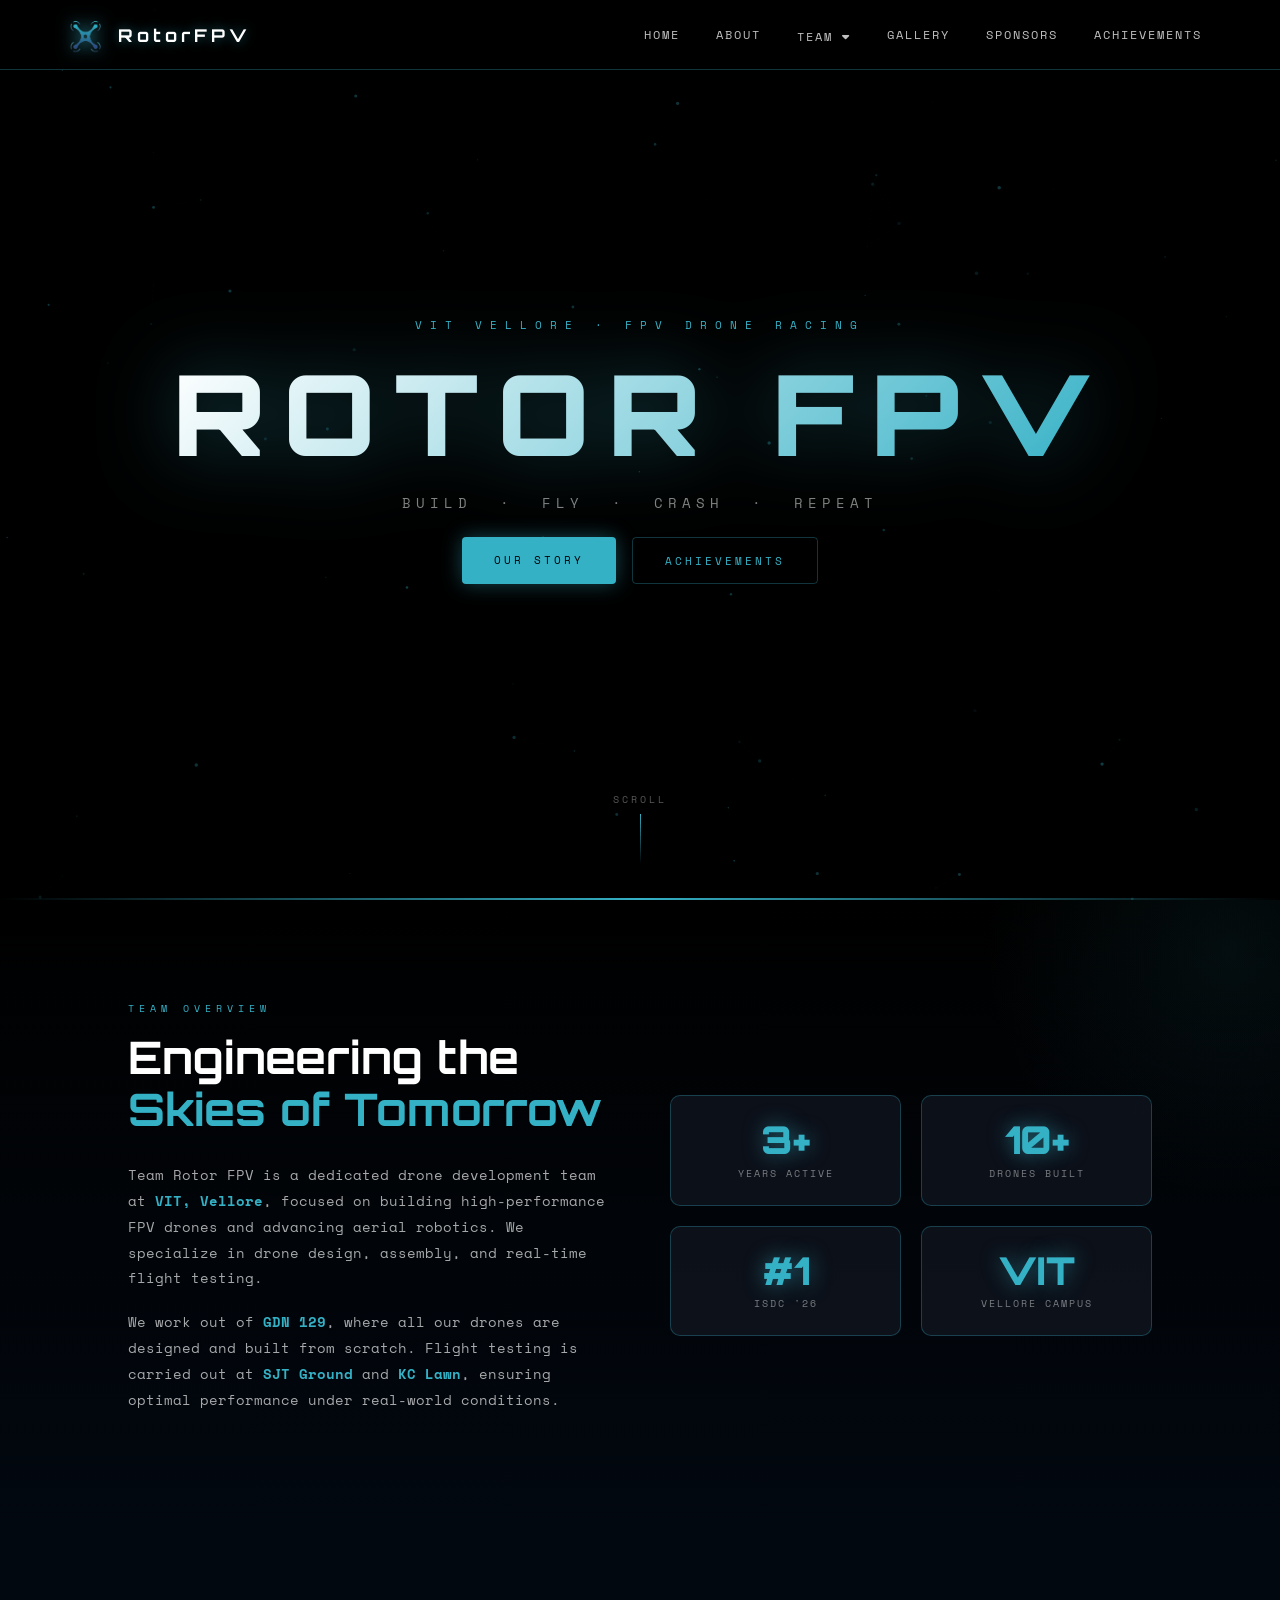
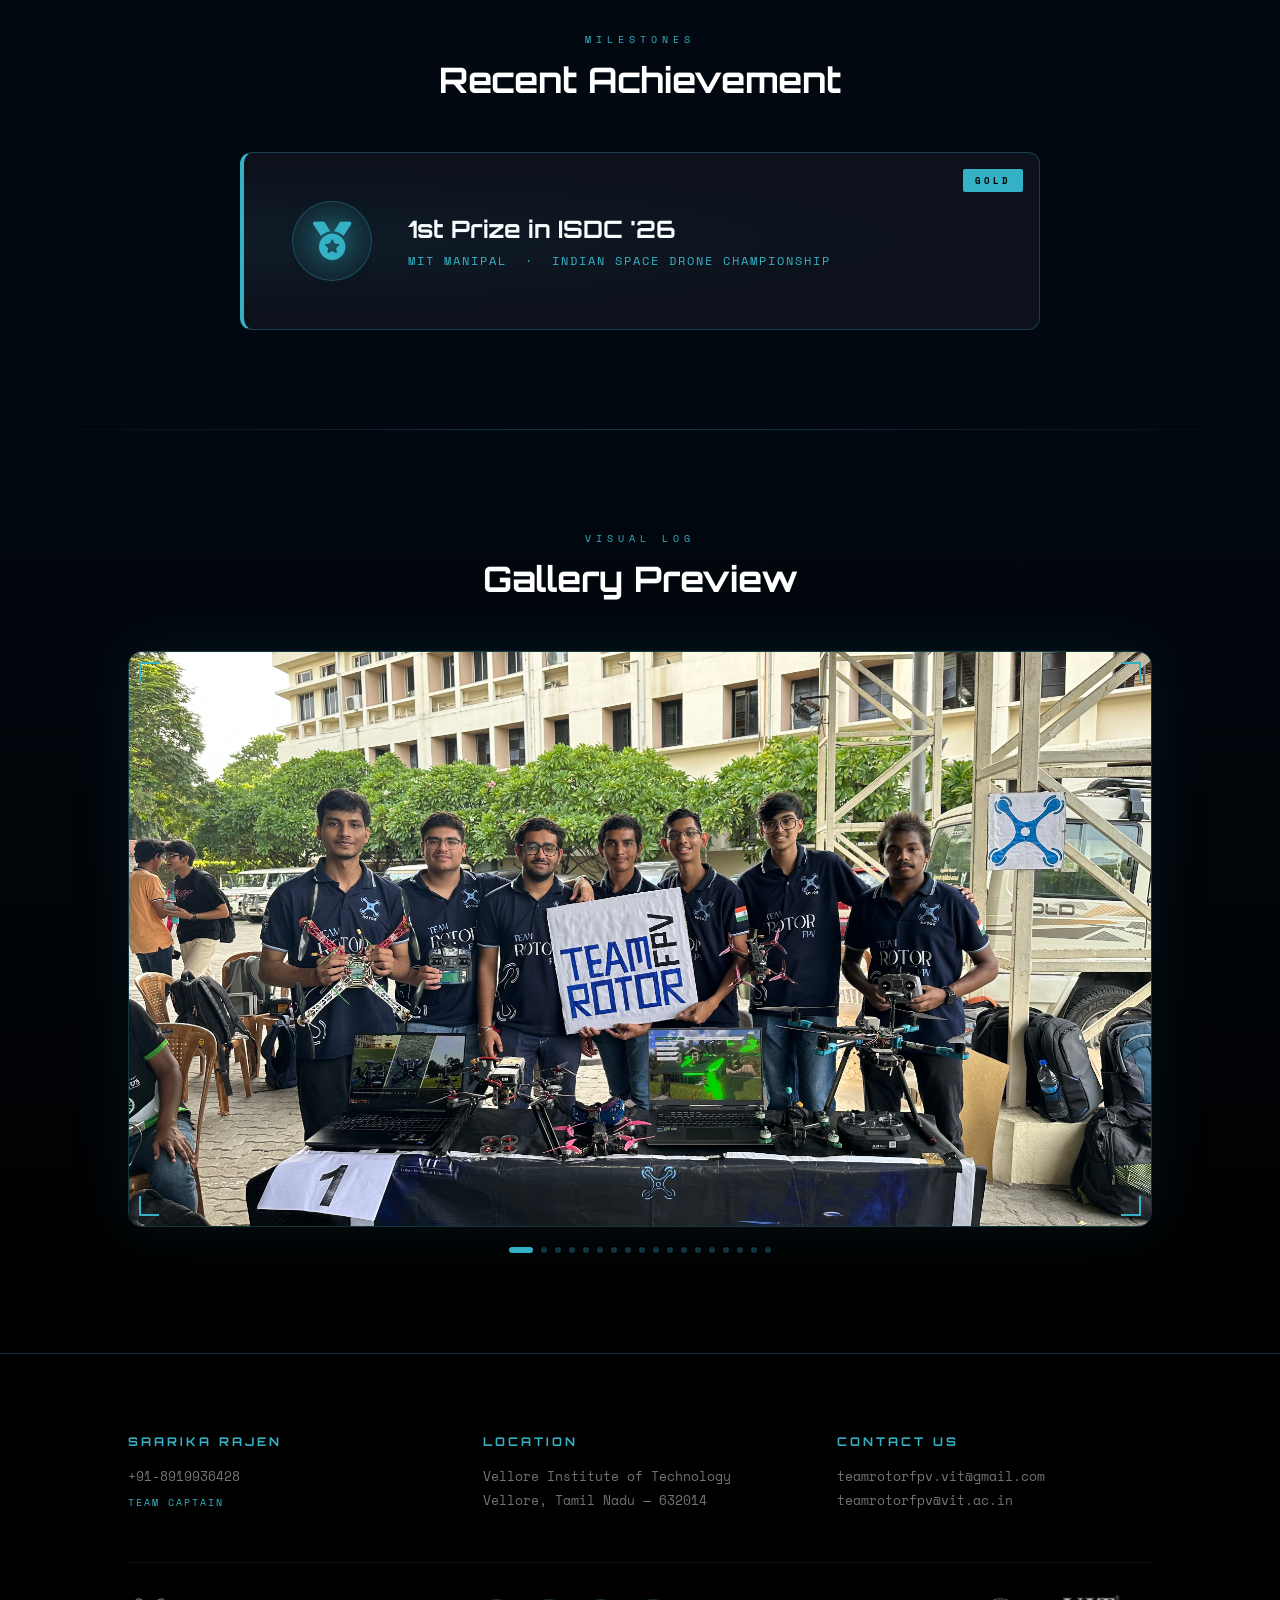
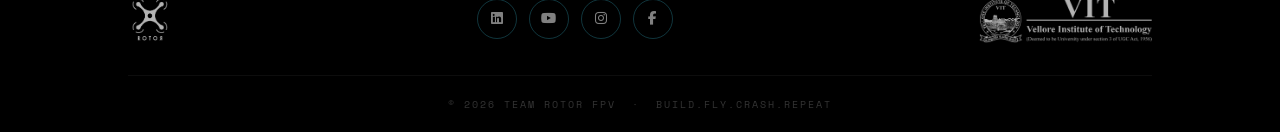
==== commit b088db57: "new" ====
--- a/index.html
+++ b/index.html
@@ -1,32 +1,205 @@
 <!DOCTYPE html>
 <html lang="en">
-
 <head>
     <meta charset="UTF-8">
     <meta name="viewport" content="width=device-width, initial-scale=1.0">
-    <title>Rotor FPV | Home</title>
-    <meta name="description"
-        content="Team Rotor FPV — VIT Vellore's premier drone racing and freestyle team. Build. Fly. Crash. Repeat.">
-
-    <link
-        href="https://fonts.googleapis.com/css2?family=Michroma&family=Inter:wght@400;500;700&family=Orbitron:wght@600;800&display=swap"
-        rel="stylesheet">
+    <title>Team Rotor FPV | Home</title>
     <link rel="stylesheet" href="https://cdnjs.cloudflare.com/ajax/libs/font-awesome/6.5.0/css/all.min.css">
-
-    <link rel="stylesheet" href="css/style.css">
+    <link href="https://fonts.googleapis.com/css2?family=Michroma&family=Orbitron:wght@400;600;700;900&family=Space+Mono:wght@400;700&display=swap" rel="stylesheet">
 
     <style>
-        /* --- HOME PAGE SPECIFIC STYLING --- */
+        /* ───── RESET & BASE ───── */
+        *, *::before, *::after { box-sizing: border-box; margin: 0; padding: 0; }
+
+        :root {
+            --cyan: #35B1C6;
+            --cyan-glow: rgba(53,177,198,0.55);
+            --cyan-dim: rgba(53,177,198,0.15);
+            --cyan-border: rgba(53,177,198,0.3);
+            --white: #ffffff;
+            --off-white: #d8f7fb;
+            --dark: #000000;
+            --dark-panel: rgba(10,10,10,0.85);
+            --dark-card: rgba(15,20,30,0.8);
+        }
+
+        html { scroll-behavior: smooth; }
+
         body {
+            margin: 0;
+            padding: 0;
+            background: #000;
+            font-family: 'Space Mono', monospace;
             color: #fff;
-            margin: 0;
             overflow-x: hidden;
         }
 
-        /* Hero Section */
+        /* ───── PARTICLES CANVAS ───── */
+        #particle-canvas {
+            position: fixed;
+            top: 0; left: 0;
+            width: 100%; height: 100%;
+            pointer-events: none;
+            z-index: 0;
+            opacity: 0.6;
+        }
+
+        /* ───── NAVBAR ───── */
+        .navbar {
+            position: fixed;
+            top: 0; left: 0; right: 0;
+            z-index: 1000;
+            display: flex;
+            align-items: center;
+            justify-content: space-between;
+            padding: 0 5%;
+            height: 70px;
+            background: rgba(0,0,0,0.6);
+            backdrop-filter: blur(18px);
+            border-bottom: 1px solid var(--cyan-border);
+            transition: background 0.3s;
+        }
+
+        .navbar.scrolled { background: rgba(0,0,0,0.92); }
+
+        .logo-section {
+            display: flex;
+            align-items: center;
+            gap: 12px;
+            text-decoration: none;
+        }
+
+        .logo {
+            width: 42px;
+            height: 42px;
+            object-fit: contain;
+            filter: drop-shadow(0 0 8px var(--cyan));
+        }
+
+        .brand-name {
+            font-family: 'Orbitron', sans-serif;
+            font-size: 1.1rem;
+            font-weight: 700;
+            letter-spacing: 4px;
+            color: var(--white);
+            text-shadow: 0 0 12px var(--cyan-glow);
+        }
+
+        .nav-links {
+            display: flex;
+            align-items: center;
+            gap: 8px;
+        }
+
+        .nav-links a, .dropbtn {
+            font-family: 'Space Mono', monospace;
+            font-size: 0.72rem;
+            letter-spacing: 2px;
+            text-transform: uppercase;
+            color: rgba(255,255,255,0.75);
+            text-decoration: none;
+            padding: 8px 14px;
+            border-radius: 4px;
+            transition: all 0.25s;
+            cursor: pointer;
+            border: none;
+            background: none;
+        }
+
+        .nav-links a:hover, .dropbtn:hover {
+            color: var(--cyan);
+            background: var(--cyan-dim);
+        }
+
+        .dropdown { position: relative; }
+
+        .dropdown-content {
+            display: none;
+            position: absolute;
+            top: calc(100% + 8px);
+            left: 50%;
+            transform: translateX(-50%);
+            background: rgba(0,0,0,0.95);
+            border: 1px solid var(--cyan-border);
+            border-radius: 8px;
+            overflow: hidden;
+            min-width: 120px;
+            backdrop-filter: blur(20px);
+        }
+
+        .dropdown:hover .dropdown-content { display: block; }
+
+        .dropdown-content a {
+            display: block;
+            padding: 10px 20px;
+            font-size: 0.7rem;
+            letter-spacing: 2px;
+            color: rgba(255,255,255,0.7);
+            transition: all 0.2s;
+        }
+
+        .dropdown-content a:hover {
+            color: var(--cyan);
+            background: var(--cyan-dim);
+            padding-left: 28px;
+        }
+
+        /* HAMBURGER */
+        .hamburger {
+            display: none;
+            flex-direction: column;
+            gap: 5px;
+            cursor: pointer;
+            padding: 8px;
+        }
+        .hamburger span {
+            display: block;
+            width: 24px;
+            height: 2px;
+            background: var(--cyan);
+            border-radius: 2px;
+            transition: all 0.3s;
+        }
+        .hamburger.open span:nth-child(1) { transform: translateY(7px) rotate(45deg); }
+        .hamburger.open span:nth-child(2) { opacity: 0; }
+        .hamburger.open span:nth-child(3) { transform: translateY(-7px) rotate(-45deg); }
+
+        .mobile-menu {
+            display: none;
+            position: fixed;
+            top: 70px; left: 0; right: 0;
+            background: rgba(0,0,0,0.97);
+            backdrop-filter: blur(20px);
+            border-bottom: 1px solid var(--cyan-border);
+            z-index: 999;
+            padding: 20px 0;
+            flex-direction: column;
+            gap: 4px;
+        }
+        .mobile-menu.open { display: flex; }
+        .mobile-menu a, .mobile-menu .m-year {
+            font-family: 'Space Mono', monospace;
+            font-size: 0.75rem;
+            letter-spacing: 2px;
+            text-transform: uppercase;
+            color: rgba(255,255,255,0.7);
+            text-decoration: none;
+            padding: 12px 8%;
+            transition: all 0.2s;
+            border-left: 2px solid transparent;
+        }
+        .mobile-menu a:hover { color: var(--cyan); border-left-color: var(--cyan); background: var(--cyan-dim); }
+        .mobile-menu .sub-label {
+            font-size: 0.6rem;
+            color: var(--cyan);
+            padding: 8px 8% 4px;
+            letter-spacing: 3px;
+            opacity: 0.7;
+        }
+
+        /* ───── HERO ───── */
         .hero {
-            height: 85vh;
-            min-height: 500px;
+            min-height: 100vh;
             position: relative;
             display: flex;
             align-items: center;
@@ -35,227 +208,570 @@
             overflow: hidden;
         }
 
-        /* Shared styles for hero backgrounds */
-        .hero-video,
-        .hero-photo {
+        .hero-video {
             position: absolute;
-            top: 0;
-            left: 0;
+            inset: 0;
             width: 100%;
             height: 100%;
             object-fit: cover;
-            z-index: 0;
-            filter: brightness(0.3);
-        }
-
-        /* Video: shown on landscape / wide screens */
-        .hero-video {
-            display: block;
-        }
-
-        /* Static photo: hidden by default (shown on portrait/mobile) */
-        .hero-photo {
-            display: none;
-        }
-
-        /* Portrait phones & tablets: hide video, show photo */
-        @media (orientation: portrait),
-        (max-width: 768px) {
-            .hero-video {
-                display: none;
-            }
-
-            .hero-photo {
-                display: block;
-            }
-        }
-
-        .hero-text {
+            object-position: center;
+            z-index: -2;
+        }
+
+        .hero-overlay {
+            position: absolute;
+            inset: 0;
+            background: linear-gradient(
+                to bottom,
+                rgba(0,0,0,0.3) 0%,
+                rgba(0,0,0,0.5) 60%,
+                rgba(0,0,0,0.9) 100%
+            );
+            z-index: -1;
+        }
+
+        /* Scanline effect */
+        .hero-scanlines {
+            position: absolute;
+            inset: 0;
+            background: repeating-linear-gradient(
+                0deg,
+                transparent,
+                transparent 2px,
+                rgba(0,0,0,0.04) 2px,
+                rgba(0,0,0,0.04) 4px
+            );
+            pointer-events: none;
+            z-index: 1;
+        }
+
+        .hero-content {
             position: relative;
             z-index: 2;
-        }
-
-        .hero-text h1 {
+            padding: 0 20px;
+            display: flex;
+            flex-direction: column;
+            align-items: center;
+            gap: 24px;
+        }
+
+        .hero-eyebrow {
+            font-family: 'Space Mono', monospace;
+            font-size: 0.7rem;
+            letter-spacing: 8px;
+            color: var(--cyan);
+            text-transform: uppercase;
+            opacity: 0;
+            animation: fadeUp 1s ease 0.3s forwards;
+        }
+
+        .hero-title {
             font-family: 'Orbitron', sans-serif;
-            font-size: clamp(2rem, 8vw, 5rem);
-            letter-spacing: clamp(5px, 2vw, 10px);
-            text-shadow: 0 0 30px rgba(0, 212, 255, 0.5), 0 0 60px rgba(0, 170, 255, 0.2);
-            animation: heroFadeIn 1.2s ease-out;
-            margin: 0;
-        }
-
-        .hero-subtitle {
-            font-family: 'Inter', sans-serif;
-            font-size: clamp(0.75rem, 2vw, 1rem);
-            letter-spacing: 4px;
-            text-transform: uppercase;
-            color: var(--light-aqua);
-            opacity: 0.7;
-            margin-top: 15px;
-            animation: heroFadeIn 1.2s ease-out 0.3s both;
-        }
-
-        @keyframes heroFadeIn {
-            from {
-                opacity: 0;
-                transform: translateY(25px);
-            }
-
-            to {
-                opacity: 1;
-                transform: translateY(0);
-            }
+            font-size: clamp(3rem, 10vw, 7rem);
+            font-weight: 900;
+            letter-spacing: clamp(6px, 2vw, 18px);
+            line-height: 1;
+            background: linear-gradient(135deg, #fff 0%, var(--cyan) 50%, #fff 100%);
+            background-size: 200% 200%;
+            -webkit-background-clip: text;
+            -webkit-text-fill-color: transparent;
+            background-clip: text;
+            animation: gradientShift 4s ease infinite, fadeUp 1s ease 0.6s both;
+            filter: drop-shadow(0 0 40px rgba(53,177,198,0.4));
+        }
+
+        .hero-sub {
+            font-family: 'Space Mono', monospace;
+            font-size: clamp(0.65rem, 2vw, 0.85rem);
+            letter-spacing: 5px;
+            color: rgba(255,255,255,0.5);
+            text-transform: uppercase;
+            opacity: 0;
+            animation: fadeUp 1s ease 0.9s forwards;
+        }
+
+        .hero-cta {
+            display: flex;
+            gap: 16px;
+            flex-wrap: wrap;
+            justify-content: center;
+            opacity: 0;
+            animation: fadeUp 1s ease 1.2s forwards;
+        }
+
+        .btn-primary {
+            font-family: 'Space Mono', monospace;
+            font-size: 0.7rem;
+            letter-spacing: 3px;
+            text-transform: uppercase;
+            color: #000;
+            background: var(--cyan);
+            border: none;
+            padding: 14px 32px;
+            border-radius: 4px;
+            cursor: pointer;
+            text-decoration: none;
+            transition: all 0.3s;
+            box-shadow: 0 0 20px rgba(53,177,198,0.4);
+        }
+        .btn-primary:hover {
+            background: #fff;
+            box-shadow: 0 0 40px rgba(53,177,198,0.8);
+            transform: translateY(-2px);
+        }
+
+        .btn-outline {
+            font-family: 'Space Mono', monospace;
+            font-size: 0.7rem;
+            letter-spacing: 3px;
+            text-transform: uppercase;
+            color: var(--cyan);
+            background: transparent;
+            border: 1px solid var(--cyan-border);
+            padding: 14px 32px;
+            border-radius: 4px;
+            cursor: pointer;
+            text-decoration: none;
+            transition: all 0.3s;
+        }
+        .btn-outline:hover {
+            border-color: var(--cyan);
+            background: var(--cyan-dim);
+            box-shadow: 0 0 20px rgba(53,177,198,0.2);
+            transform: translateY(-2px);
         }
 
         /* Scroll indicator */
-        .scroll-indicator {
+        .scroll-hint {
             position: absolute;
-            bottom: 30px;
+            bottom: 36px;
             left: 50%;
             transform: translateX(-50%);
             display: flex;
             flex-direction: column;
             align-items: center;
             gap: 8px;
-            z-index: 2;
-            animation: scrollBounce 2s ease-in-out infinite;
-        }
-
-        .scroll-indicator span {
-            font-family: 'Inter', sans-serif;
+            opacity: 0;
+            animation: fadeIn 1s ease 1.8s forwards;
+        }
+        .scroll-hint span {
+            font-size: 0.6rem;
+            letter-spacing: 3px;
+            color: rgba(255,255,255,0.35);
+            text-transform: uppercase;
+        }
+        .scroll-line {
+            width: 1px;
+            height: 50px;
+            background: linear-gradient(to bottom, var(--cyan), transparent);
+            animation: scrollPulse 2s ease-in-out infinite;
+        }
+
+        /* ───── SECTION: ABOUT ───── */
+        .section-about {
+            position: relative;
+            z-index: 1;
+            padding: clamp(60px, 10vw, 100px) clamp(5%, 10%, 160px);
+            background: linear-gradient(180deg, #000 0%, #020810 100%);
+            overflow: hidden;
+        }
+
+        .about-grid {
+            display: grid;
+            grid-template-columns: 1fr 1fr;
+            gap: 60px;
+            align-items: center;
+            max-width: 1200px;
+            margin: 0 auto;
+        }
+
+        .about-label {
             font-size: 0.65rem;
-            letter-spacing: 3px;
-            text-transform: uppercase;
-            color: rgba(255, 255, 255, 0.4);
-        }
-
-        .scroll-indicator i {
-            font-size: 1.2rem;
-            color: rgba(0, 212, 255, 0.6);
-        }
-
-        @keyframes scrollBounce {
-
-            0%,
-            100% {
-                transform: translateX(-50%) translateY(0);
-            }
-
-            50% {
-                transform: translateX(-50%) translateY(8px);
-            }
-        }
-
-        /* About Section */
-        .about-section {
-            padding: clamp(60px, 10vw, 100px) clamp(5%, 10%, 10%);
-            background: transparent;
-        }
-
-        .about-section h2 {
-            font-family: 'Michroma', sans-serif;
-            color: var(--blue-electric);
-            margin-bottom: 25px;
-            font-size: clamp(1.1rem, 3vw, 1.5rem);
-        }
-
-        .about-para {
-            font-size: clamp(0.95rem, 2vw, 1.1rem);
+            letter-spacing: 5px;
+            color: var(--cyan);
+            text-transform: uppercase;
+            margin-bottom: 16px;
+            display: block;
+        }
+
+        .about-heading {
+            font-family: 'Orbitron', sans-serif;
+            font-size: clamp(1.6rem, 4vw, 2.8rem);
+            font-weight: 700;
+            line-height: 1.15;
+            margin-bottom: 28px;
+            color: #fff;
+        }
+
+        .about-heading span {
+            color: var(--cyan);
+            display: block;
+        }
+
+        .about-body p {
+            color: rgba(255,255,255,0.65);
             line-height: 1.9;
-            color: #7a98cc;
-            max-width: 950px;
-            text-align: justify;
-        }
-
-        /* Achievement Block */
-        .achievement-container {
-            padding: 40px clamp(5%, 10%, 10%);
-            background: transparent;
-        }
-
-        .achievement-block {
-            padding: clamp(20px, 4vw, 40px);
-            background: rgba(10, 31, 74, 0.5);
-            border: 1px solid rgba(0, 102, 255, 0.15);
-            border-left: 6px solid var(--blue-electric);
+            font-size: 0.85rem;
+            margin-bottom: 18px;
+        }
+
+        .about-body p strong {
+            color: var(--cyan);
+            font-weight: 700;
+        }
+
+        .about-stats {
+            display: grid;
+            grid-template-columns: 1fr 1fr;
+            gap: 20px;
+        }
+
+        .stat-card {
+            padding: 24px;
+            background: var(--dark-card);
+            border: 1px solid var(--cyan-border);
+            border-radius: 10px;
+            text-align: center;
+            position: relative;
+            overflow: hidden;
+            transition: all 0.3s;
+        }
+
+        .stat-card::before {
+            content: '';
+            position: absolute;
+            top: 0; left: 0; right: 0;
+            height: 2px;
+            background: linear-gradient(90deg, transparent, var(--cyan), transparent);
+            transform: scaleX(0);
+            transition: transform 0.4s;
+        }
+
+        .stat-card:hover::before { transform: scaleX(1); }
+
+        .stat-card:hover {
+            border-color: var(--cyan);
+            box-shadow: 0 0 30px rgba(53,177,198,0.15);
+            transform: translateY(-4px);
+        }
+
+        .stat-number {
+            font-family: 'Orbitron', sans-serif;
+            font-size: clamp(1.8rem, 3vw, 2.4rem);
+            font-weight: 900;
+            color: var(--cyan);
+            line-height: 1;
+            margin-bottom: 6px;
+            text-shadow: 0 0 20px var(--cyan-glow);
+        }
+
+        .stat-label {
+            font-size: 0.65rem;
+            letter-spacing: 2px;
+            color: rgba(255,255,255,0.45);
+            text-transform: uppercase;
+        }
+
+        /* Corner decoration */
+        .section-about::before {
+            content: '';
+            position: absolute;
+            top: -200px; right: -200px;
+            width: 500px; height: 500px;
+            border-radius: 50%;
+            background: radial-gradient(circle, rgba(53,177,198,0.07), transparent 70%);
+            pointer-events: none;
+        }
+
+        /* ───── SECTION: ACHIEVEMENT ───── */
+        .section-achievement {
+            position: relative;
+            z-index: 1;
+            padding: clamp(60px, 10vw, 100px) clamp(5%, 10%, 160px);
+            background: #020810;
+            overflow: hidden;
+        }
+
+        .section-achievement::after {
+            content: '';
+            position: absolute;
+            bottom: 0; left: 0; right: 0;
+            height: 1px;
+            background: linear-gradient(90deg, transparent, var(--cyan-border), transparent);
+        }
+
+        .section-label {
+            font-size: 0.65rem;
+            letter-spacing: 5px;
+            color: var(--cyan);
+            text-transform: uppercase;
+            display: block;
+            text-align: center;
+            margin-bottom: 10px;
+        }
+
+        .section-title {
+            font-family: 'Orbitron', sans-serif;
+            font-size: clamp(1.4rem, 3.5vw, 2.2rem);
+            font-weight: 700;
+            text-align: center;
+            margin-bottom: 50px;
+            color: #fff;
+        }
+
+        .achievement-card {
+            max-width: 800px;
+            margin: 0 auto;
+            padding: clamp(28px, 5vw, 48px);
+            background: var(--dark-card);
+            border: 1px solid var(--cyan-border);
+            border-left: 4px solid var(--cyan);
+            border-radius: 12px;
             display: flex;
             align-items: center;
-            gap: clamp(15px, 3vw, 30px);
-            border-radius: 4px;
-            transition: all 0.5s var(--transition-smooth);
-        }
-
-        .achievement-block:hover {
-            background: rgba(0, 212, 255, 0.05);
-            border-color: rgba(0, 212, 255, 0.4);
-            transform: translateX(6px);
-        }
-
-        .trophy-icon {
-            font-size: clamp(2.5rem, 5vw, 4rem);
-            color: #FFD700;
-            filter: drop-shadow(0 0 10px rgba(255, 215, 0, 0.4));
+            gap: 36px;
+            position: relative;
+            overflow: hidden;
+            transition: all 0.4s;
+        }
+
+        .achievement-card::before {
+            content: '';
+            position: absolute;
+            inset: 0;
+            background: radial-gradient(ellipse at 0% 50%, rgba(53,177,198,0.07), transparent 60%);
+            pointer-events: none;
+        }
+
+        .achievement-card:hover {
+            box-shadow: 0 0 50px rgba(53,177,198,0.15), inset 0 0 50px rgba(53,177,198,0.03);
+            transform: translateY(-4px);
+        }
+
+        .achievement-icon-wrap {
             flex-shrink: 0;
-        }
-
-        .achieve-text h3 {
-            font-family: 'Michroma', sans-serif;
-            margin: 0;
-            font-size: clamp(1rem, 2.5vw, 1.4rem);
-        }
-
-        .achieve-text p {
-            margin: 8px 0 0;
-            color: var(--blue-electric);
-            font-weight: bold;
-            text-transform: uppercase;
-            letter-spacing: 1px;
-            font-size: clamp(0.75rem, 1.5vw, 0.9rem);
-        }
-
-        /* Gallery Slider */
-        .gallery-preview {
-            padding: clamp(60px, 10vw, 100px) clamp(5%, 10%, 10%);
-            text-align: center;
-            background: transparent;
-        }
-
-        .gallery-preview h2 {
-            font-family: 'Michroma', sans-serif;
-            margin-bottom: 40px;
-            letter-spacing: clamp(4px, 1.5vw, 8px);
-            font-size: clamp(1.2rem, 3vw, 1.5rem);
-            color: var(--blue-electric);
+            width: clamp(60px, 10vw, 80px);
+            height: clamp(60px, 10vw, 80px);
+            border-radius: 50%;
+            background: radial-gradient(circle, rgba(53,177,198,0.2), rgba(53,177,198,0.05));
+            border: 1px solid var(--cyan-border);
+            display: flex;
+            align-items: center;
+            justify-content: center;
+        }
+
+        .achievement-icon-wrap i {
+            font-size: clamp(1.6rem, 4vw, 2.4rem);
+            color: var(--cyan);
+            filter: drop-shadow(0 0 12px rgba(53,177,198,0.5));
+            animation: pulse 3s ease-in-out infinite;
+        }
+
+        .achieve-title {
+            font-family: 'Orbitron', sans-serif;
+            font-size: clamp(1rem, 2.5vw, 1.5rem);
+            font-weight: 700;
+            margin-bottom: 8px;
+            color: #fff;
+        }
+
+        .achieve-sub {
+            font-size: 0.75rem;
+            letter-spacing: 2px;
+            color: var(--cyan);
+            text-transform: uppercase;
+        }
+
+        .achieve-badge {
+            position: absolute;
+            top: 16px; right: 16px;
+            font-size: 0.55rem;
+            letter-spacing: 3px;
+            color: #000;
+            background: var(--cyan);
+            padding: 5px 12px;
+            border-radius: 2px;
+            text-transform: uppercase;
+            font-weight: 700;
+        }
+
+        /* ───── SECTION: GALLERY ───── */
+        .section-gallery {
+            position: relative;
+            z-index: 1;
+            padding: clamp(60px, 10vw, 100px) clamp(5%, 10%, 160px);
+            background: linear-gradient(180deg, #020810 0%, #000 100%);
+            overflow: hidden;
+        }
+
+        .slider-wrap {
+            max-width: 1100px;
+            margin: 0 auto;
+            position: relative;
         }
 
         .slider-container {
             width: 100%;
-            max-width: 1100px;
-            height: clamp(250px, 50vw, 600px);
-            margin: 0 auto;
+            aspect-ratio: 16/9;
+            max-height: 600px;
             position: relative;
             overflow: hidden;
-            background: var(--blue-mid);
-            border: 1px solid rgba(0, 102, 255, 0.2);
-            border-radius: 4px;
-            box-shadow: 0 0 40px rgba(0, 102, 255, 0.15);
+            border-radius: 14px;
+            border: 1px solid var(--cyan-border);
+            box-shadow: 0 0 60px rgba(53,177,198,0.1);
         }
 
         .slide {
+            position: absolute;
+            inset: 0;
             width: 100%;
             height: 100%;
             object-fit: cover;
-            opacity: 1;
-            transition: opacity 1s ease-in-out, transform 0.5s ease;
-        }
-
-        /* Refined Scroll Reveal */
+            opacity: 0;
+            transition: opacity 0.8s ease-in-out;
+        }
+
+        .slide.active { opacity: 1; }
+
+        .slider-dots {
+            display: flex;
+            justify-content: center;
+            gap: 8px;
+            margin-top: 20px;
+        }
+
+        .slider-dot {
+            width: 6px; height: 6px;
+            border-radius: 50%;
+            background: rgba(53,177,198,0.3);
+            cursor: pointer;
+            transition: all 0.3s;
+        }
+
+        .slider-dot.active {
+            background: var(--cyan);
+            width: 24px;
+            border-radius: 3px;
+        }
+
+        /* Corner brackets on slider */
+        .slider-corner {
+            position: absolute;
+            width: 20px; height: 20px;
+            z-index: 3;
+            pointer-events: none;
+        }
+        .slider-corner.tl { top: 10px; left: 10px; border-top: 2px solid var(--cyan); border-left: 2px solid var(--cyan); }
+        .slider-corner.tr { top: 10px; right: 10px; border-top: 2px solid var(--cyan); border-right: 2px solid var(--cyan); }
+        .slider-corner.bl { bottom: 10px; left: 10px; border-bottom: 2px solid var(--cyan); border-left: 2px solid var(--cyan); }
+        .slider-corner.br { bottom: 10px; right: 10px; border-bottom: 2px solid var(--cyan); border-right: 2px solid var(--cyan); }
+
+        /* ───── FOOTER ───── */
+        .main-footer {
+            position: relative;
+            z-index: 1;
+            background: #000;
+            border-top: 1px solid var(--cyan-border);
+            padding: clamp(40px, 8vw, 80px) clamp(5%, 10%, 160px) 0;
+        }
+
+        .footer-grid {
+            display: grid;
+            grid-template-columns: repeat(3, 1fr);
+            gap: 40px;
+            padding-bottom: 50px;
+            border-bottom: 1px solid rgba(255,255,255,0.06);
+        }
+
+        .footer-section h3 {
+            font-family: 'Orbitron', sans-serif;
+            font-size: 0.75rem;
+            letter-spacing: 3px;
+            color: var(--cyan);
+            margin-bottom: 16px;
+            text-transform: uppercase;
+        }
+
+        .footer-section p,
+        .footer-section a {
+            font-size: 0.8rem;
+            color: rgba(255,255,255,0.45);
+            line-height: 1.8;
+            display: block;
+            text-decoration: none;
+            transition: color 0.2s;
+        }
+
+        .footer-section a:hover { color: var(--cyan); }
+
+        .contact-title {
+            font-size: 0.65rem !important;
+            letter-spacing: 2px;
+            color: var(--cyan) !important;
+            text-transform: uppercase;
+            margin-top: 4px;
+        }
+
+        .footer-branding {
+            display: flex;
+            align-items: center;
+            justify-content: space-between;
+            padding: 32px 0;
+        }
+
+        .footer-logo, .partner-logo {
+            height: 48px;
+            object-fit: contain;
+            opacity: 0.7;
+            filter: brightness(0) invert(1);
+            transition: opacity 0.3s;
+        }
+
+        .footer-logo:hover, .partner-logo:hover { opacity: 1; }
+
+        .social-links {
+            display: flex;
+            gap: 12px;
+        }
+
+        .social-links a {
+            width: 40px; height: 40px;
+            border: 1px solid var(--cyan-border);
+            border-radius: 50%;
+            display: flex;
+            align-items: center;
+            justify-content: center;
+            color: rgba(255,255,255,0.5);
+            font-size: 0.85rem;
+            text-decoration: none;
+            transition: all 0.3s;
+        }
+
+        .social-links a:hover {
+            color: var(--cyan);
+            border-color: var(--cyan);
+            box-shadow: 0 0 20px rgba(53,177,198,0.3);
+            transform: translateY(-3px);
+        }
+
+        .footer-copyright {
+            padding: 20px 0;
+            text-align: center;
+            border-top: 1px solid rgba(255,255,255,0.05);
+        }
+
+        .footer-copyright p {
+            font-size: 0.65rem;
+            letter-spacing: 2px;
+            color: rgba(255,255,255,0.2);
+            text-transform: uppercase;
+        }
+
+        /* ───── REVEAL ───── */
         .reveal {
             opacity: 0;
-            transform: translateY(35px);
-            transition: opacity 0.8s var(--transition-smooth),
-                transform 0.8s var(--transition-smooth);
-            will-change: opacity, transform;
+            transform: translateY(40px);
+            transition: opacity 0.9s ease, transform 0.9s ease;
         }
 
         .reveal.active {
@@ -263,457 +779,438 @@
             transform: translateY(0);
         }
 
-        /* Staggered reveal for sequential elements */
-        .reveal:nth-child(2) {
-            transition-delay: 0.1s;
-        }
-
-        .reveal:nth-child(3) {
-            transition-delay: 0.2s;
-        }
-
-        /* --- RESPONSIVE --- */
-        @media (max-width: 768px) {
-            .hero {
-                height: 70vh;
-                min-height: 400px;
-            }
-
-            .achievement-block {
-                flex-direction: column;
-                text-align: center;
-            }
-
-            .scroll-indicator {
-                bottom: 20px;
-            }
-        }
-
-        @media (max-width: 480px) {
-            .hero {
-                height: 60vh;
-                min-height: 350px;
-            }
-        }
-
-        /* Ensure video stays hidden on small portrait screens */
-        @media (max-width: 480px) and (orientation: portrait) {
-            .hero-video {
-                display: none !important;
-            }
-
-            .hero-photo {
-                display: block !important;
-            }
-        }
-
-        /* =============================================
-           PARALLAX LAYERS
-           ============================================= */
-
-        /* Moving grid overlay inside hero */
-        .hero-grid {
+        .reveal-delay-1 { transition-delay: 0.1s; }
+        .reveal-delay-2 { transition-delay: 0.2s; }
+        .reveal-delay-3 { transition-delay: 0.35s; }
+        .reveal-delay-4 { transition-delay: 0.5s; }
+
+        /* ───── ANIMATIONS ───── */
+        @keyframes fadeUp {
+            from { opacity: 0; transform: translateY(24px); }
+            to   { opacity: 1; transform: translateY(0); }
+        }
+
+        @keyframes fadeIn {
+            from { opacity: 0; }
+            to   { opacity: 1; }
+        }
+
+        @keyframes gradientShift {
+            0%, 100% { background-position: 0% 50%; }
+            50%       { background-position: 100% 50%; }
+        }
+
+        @keyframes scrollPulse {
+            0%, 100% { opacity: 1; transform: scaleY(1); }
+            50%       { opacity: 0.3; transform: scaleY(0.7); }
+        }
+
+        @keyframes pulse {
+            0%, 100% { filter: drop-shadow(0 0 12px rgba(53,177,198,0.5)); }
+            50%       { filter: drop-shadow(0 0 24px rgba(53,177,198,0.9)); }
+        }
+
+        @keyframes glitch {
+            0% { clip-path: inset(0 0 98% 0); transform: translate(-4px, 0); }
+            10% { clip-path: inset(60% 0 20% 0); transform: translate(4px, 0); }
+            20% { clip-path: inset(0 0 98% 0); transform: translate(0, 0); }
+            100% { clip-path: inset(0 0 98% 0); transform: translate(0, 0); }
+        }
+
+        /* ───── RESPONSIVE ───── */
+        @media (max-width: 900px) {
+            .about-grid { grid-template-columns: 1fr; gap: 40px; }
+            .footer-grid { grid-template-columns: 1fr 1fr; }
+            .nav-links { display: none; }
+            .hamburger { display: flex; }
+        }
+
+        @media (max-width: 600px) {
+            .about-stats { grid-template-columns: 1fr 1fr; }
+            .footer-grid { grid-template-columns: 1fr; gap: 28px; }
+            .footer-branding { flex-direction: column; gap: 20px; }
+            .achievement-card { flex-direction: column; text-align: center; gap: 20px; }
+            .achieve-badge { position: static; display: inline-block; margin-top: 8px; }
+            .achieve-title { font-size: 1rem; }
+        }
+
+        @media (max-width: 380px) {
+            .about-stats { grid-template-columns: 1fr; }
+        }
+
+        /* ───── GLITCH LINE ───── */
+        .glitch-bar {
             position: absolute;
-            inset: 0;
-            background-image:
-                linear-gradient(rgba(0,102,255,.06) 1px, transparent 1px),
-                linear-gradient(90deg, rgba(0,102,255,.06) 1px, transparent 1px);
-            background-size: 60px 60px;
-            z-index: 1;
-            pointer-events: none;
-            will-change: transform;
-        }
-
-        /* Floating glow orbs */
-        .hero-orb {
-            position: absolute;
-            border-radius: 50%;
-            pointer-events: none;
-            z-index: 1;
-            will-change: transform;
-            filter: blur(60px);
-            opacity: 0.18;
-        }
-        .hero-orb-1 {
-            width: 500px; height: 500px;
-            background: var(--blue-accent);
-            top: -100px; left: -100px;
-        }
-        .hero-orb-2 {
-            width: 400px; height: 400px;
-            background: var(--blue-electric);
-            bottom: -80px; right: -80px;
-        }
-        .hero-orb-3 {
-            width: 300px; height: 300px;
-            background: var(--blue-bright);
-            top: 50%; left: 50%;
-            transform: translate(-50%,-50%);
-        }
-
-        /* Hero video/photo gets scale via JS */
-        .hero-video,
-        .hero-photo {
-            will-change: transform;
-            transform-origin: center center;
-        }
-
-        /* Hero text — parallax via JS */
-        .hero-text {
-            will-change: transform, opacity;
-        }
-
-        /* Section parallax wrappers */
-        .parallax-section {
-            will-change: transform;
-        }
-
-        /* Floating speed-line accents on about section */
-        .about-section {
-            position: relative;
-            overflow: hidden;
-        }
-        .about-section::before {
-            content: '';
-            position: absolute;
-            top: 0; left: 0; right: 0; bottom: 0;
-            background:
-                linear-gradient(rgba(0,102,255,.04) 1px, transparent 1px),
-                linear-gradient(90deg, rgba(0,102,255,.04) 1px, transparent 1px);
-            background-size: 80px 80px;
-            pointer-events: none;
-            z-index: 0;
-            will-change: transform;
-        }
-        .about-section > * {
-            position: relative;
-            z-index: 1;
-        }
-
-        /* Suppress parallax on mobile for performance */
-        @media (max-width: 768px) {
-            .hero-orb { display: none; }
-            .hero-grid { display: none; }
+            width: 100%;
+            height: 2px;
+            background: linear-gradient(90deg, transparent, var(--cyan), transparent);
+            bottom: 0; left: 0;
+            animation: glitchBar 6s ease-in-out infinite;
+        }
+
+        @keyframes glitchBar {
+            0%, 90%, 100% { opacity: 0; }
+            92% { opacity: 1; transform: scaleX(1); }
+            94% { opacity: 0.5; transform: scaleX(0.5) translateX(30%); }
+            96% { opacity: 1; transform: scaleX(0.8) translateX(-10%); }
+            98% { opacity: 0; }
         }
     </style>
 </head>
-
 <body>
 
-    <nav class="navbar" id="main-navbar">
-        <div class="logo-section">
-            <img src="images/logo.png" class="logo" alt="Rotor FPV">
-            <span class="brand-name">RotorFPV</span>
+<!-- Particle canvas -->
+<canvas id="particle-canvas"></canvas>
+
+<!-- NAVBAR -->
+<nav class="navbar" id="navbar">
+    <div class="logo-section">
+        <img src="images/logo.png" class="logo" alt="Rotor FPV Logo">
+        <span class="brand-name">RotorFPV</span>
+    </div>
+
+    <div class="nav-links">
+        <a href="index.html">Home</a>
+        <a href="about.html">About</a>
+        <div class="dropdown">
+            <span class="dropbtn">Team <i class="fa fa-caret-down"></i></span>
+            <div class="dropdown-content">
+                <a href="team2026.html">2026</a>
+                <a href="team2025.html">2025</a>
+                <a href="team2024.html">2024</a>
+            </div>
         </div>
-        <button class="hamburger" id="hamburger" aria-label="Toggle navigation menu">
-            <span></span>
-            <span></span>
-            <span></span>
-        </button>
-        <div class="nav-links" id="nav-links">
-            <a href="index.html">Home</a>
-            <a href="about.html">About</a>
-            <div class="dropdown">
-                <span class="dropbtn">Team <i class="fa fa-caret-down"></i></span>
-                <div class="dropdown-content">
-                    <a href="team2026.html">2026</a>
-                    <a href="team2025.html">2025</a>
-                    <a href="team2024.html">2024</a>
-                </div>
+        <a href="gallery.html">Gallery</a>
+        <a href="sponsors.html">Sponsors</a>
+        <a href="achievements.html">Achievements</a>
+    </div>
+
+    <div class="hamburger" id="hamburger">
+        <span></span><span></span><span></span>
+    </div>
+</nav>
+
+<!-- MOBILE MENU -->
+<div class="mobile-menu" id="mobile-menu">
+    <a href="index.html">Home</a>
+    <a href="about.html">About</a>
+    <span class="sub-label">Team</span>
+    <a href="team2026.html" style="padding-left:12%">2026</a>
+    <a href="team2025.html" style="padding-left:12%">2025</a>
+    <a href="team2024.html" style="padding-left:12%">2024</a>
+    <a href="gallery.html">Gallery</a>
+    <a href="sponsors.html">Sponsors</a>
+    <a href="achievements.html">Achievements</a>
+</div>
+
+<!-- HERO -->
+<section class="hero">
+    <video class="hero-video" autoplay muted loop playsinline>
+        <source src="images/gallery/hv.mp4" type="video/mp4">
+    </video>
+    <div class="hero-overlay"></div>
+    <div class="hero-scanlines"></div>
+
+    <div class="hero-content">
+        <span class="hero-eyebrow">VIT Vellore · FPV Drone Racing</span>
+        <h1 class="hero-title">ROTOR FPV</h1>
+        <p class="hero-sub">Build &nbsp;·&nbsp; Fly &nbsp;·&nbsp; Crash &nbsp;·&nbsp; Repeat</p>
+        <div class="hero-cta">
+            <a href="about.html" class="btn-primary">Our Story</a>
+            <a href="achievements.html" class="btn-outline">Achievements</a>
+        </div>
+    </div>
+
+    <div class="scroll-hint">
+        <span>Scroll</span>
+        <div class="scroll-line"></div>
+    </div>
+    <div class="glitch-bar"></div>
+</section>
+
+<!-- ABOUT -->
+<section class="section-about">
+    <div class="about-grid">
+        <div class="about-body">
+            <span class="about-label reveal">Team Overview</span>
+            <h2 class="about-heading reveal reveal-delay-1">
+                Engineering the<br>
+                <span>Skies of Tomorrow</span>
+            </h2>
+            <p class="reveal reveal-delay-2">
+                Team Rotor FPV is a dedicated drone development team at <strong>VIT, Vellore</strong>, focused on building high-performance FPV drones and advancing aerial robotics. We specialize in drone design, assembly, and real-time flight testing.
+            </p>
+            <p class="reveal reveal-delay-3">
+                We work out of <strong>GDN 129</strong>, where all our drones are designed and built from scratch. Flight testing is carried out at <strong>SJT Ground</strong> and <strong>KC Lawn</strong>, ensuring optimal performance under real-world conditions.
+            </p>
+        </div>
+        <div class="about-stats">
+            <div class="stat-card reveal reveal-delay-1">
+                <div class="stat-number">3+</div>
+                <div class="stat-label">Years Active</div>
             </div>
-            <a href="gallery.html">Gallery</a>
-            <a href="sponsors.html">Sponsors</a>
-            <a href="achievements.html">Achievements</a>
-        </div>
-        <div class="nav-overlay" id="nav-overlay"></div>
-    </nav>
-
-    <section class="hero" id="hero">
-        <!-- Parallax grid overlay -->
-        <div class="hero-grid" id="hero-grid"></div>
-        <!-- Floating glow orbs -->
-        <div class="hero-orb hero-orb-1" id="orb1"></div>
-        <div class="hero-orb hero-orb-2" id="orb2"></div>
-        <div class="hero-orb hero-orb-3" id="orb3"></div>
-        <!-- Video background for landscape / desktop -->
-        <video class="hero-video" id="hero-video" autoplay muted loop playsinline poster="images/gallery/IMG_0140.jpg">
-            <source src="images/gallery/Video Project.mp4" type="video/mp4">
-        </video>
-        <!-- Static photo for portrait phones / tablets -->
-        <img class="hero-photo" id="hero-photo" src="images/gallery/IMG_0140.jpg" alt="Drone racing action">
-
-        <div class="hero-text" id="hero-text">
-            <h1>ROTOR FPV</h1>
-            <p class="hero-subtitle">Build · Fly · Crash · Repeat</p>
-        </div>
-        <div class="scroll-indicator" id="scroll-indicator">
-            <span>Scroll</span>
-            <i class="fas fa-chevron-down"></i>
-        </div>
-    </section>
-
-    <section class="about-section reveal">
-        <h2>About Team RotorFPV</h2>
-        <p class="about-para">
-            Team Rotor FPV is the first drone-specific team in VIT Vellore, formed in 2018 with the aim of developing a
-            group of pilots aiming for national and international events. Composed of drone enthusiasts hustling
-            together to fly high and beyond, the team has grown over the years to include 35 specialized pilots. We take
-            pride in having nurtured the first female pilot of VIT and maintain a strong, ever-growing roster. Our focus
-            remains dedicated to the cutting edge of aerial robotics, specializing in high-speed Racing drones, creative
-            Freestyling, and complex Autonomous drone systems.
-        </p>
-    </section>
-
-    <div class="achievement-container">
-        <div class="achievement-block reveal">
-            <i class="fas fa-trophy trophy-icon"></i>
-            <div class="achieve-text">
-                <h3>1st Prize in ISDC '26</h3>
-                <p>MIT Manipal | Indian Solar Drone Championship</p>
+            <div class="stat-card reveal reveal-delay-2">
+                <div class="stat-number">10+</div>
+                <div class="stat-label">Drones Built</div>
+            </div>
+            <div class="stat-card reveal reveal-delay-3">
+                <div class="stat-number">#1</div>
+                <div class="stat-label">ISDC '26</div>
+            </div>
+            <div class="stat-card reveal reveal-delay-4">
+                <div class="stat-number">VIT</div>
+                <div class="stat-label">Vellore Campus</div>
             </div>
         </div>
     </div>
-
-    <section class="gallery-preview reveal">
-        <h2>GALLERY</h2>
+</section>
+
+<!-- ACHIEVEMENT -->
+<section class="section-achievement">
+    <span class="section-label reveal">Milestones</span>
+    <h2 class="section-title reveal reveal-delay-1">Recent Achievement</h2>
+
+    <div class="achievement-card reveal reveal-delay-2">
+        <div class="achievement-icon-wrap">
+            <i class="fas fa-medal"></i>
+        </div>
+        <div>
+            <h3 class="achieve-title">1st Prize in ISDC '26</h3>
+            <p class="achieve-sub">MIT Manipal &nbsp;·&nbsp; Indian Space Drone Championship</p>
+        </div>
+        <span class="achieve-badge">Gold</span>
+    </div>
+</section>
+
+<!-- GALLERY -->
+<section class="section-gallery">
+    <span class="section-label reveal">Visual Log</span>
+    <h2 class="section-title reveal reveal-delay-1">Gallery Preview</h2>
+    <div class="slider-wrap reveal reveal-delay-2">
         <div class="slider-container">
-            <img id="dynamic-slide" src="images/gallery/IMG_0140.jpg" class="slide" alt="Gallery image">
+            <div class="slider-corner tl"></div>
+            <div class="slider-corner tr"></div>
+            <div class="slider-corner bl"></div>
+            <div class="slider-corner br"></div>
         </div>
-    </section>
-
-    <footer class="main-footer">
-        <div class="footer-grid">
-            <div class="footer-section">
-                <h3>Saarika Rajen</h3>
-                <p class="contact-detail">+91-8919936428</p>
-                <p class="contact-title">Team Captain</p>
-            </div>
-            <div class="footer-section">
-                <h3>Vellore Institute of Technology</h3>
-                <p>Vellore, Tamil Nadu - 632014</p>
-            </div>
-            <div class="footer-section">
-                <h3>Contact Us</h3>
-                <a href="mailto:teamrotorfpv.vit@gmail.com" class="footer-link">teamrotorfpv.vit@gmail.com</a>
-                <a href="mailto:teamrotorfpv@vit.ac.in" class="footer-link">teamrotorfpv@vit.ac.in</a>
-            </div>
+        <div class="slider-dots" id="slider-dots"></div>
+    </div>
+</section>
+
+<!-- FOOTER -->
+<footer class="main-footer">
+    <div class="footer-grid">
+        <div class="footer-section">
+            <h3>Saarika Rajen</h3>
+            <p>+91-8919936428</p>
+            <p class="contact-title">Team Captain</p>
         </div>
-
-        <div class="footer-branding">
-            <div class="brand-left">
-                <img src="images/white VIT-ROTOR.png" class="footer-logo" alt="Rotor FPV">
-            </div>
-            <div class="social-links">
-                <a href="https://www.linkedin.com/company/team-rotorfpv" target="_blank" aria-label="LinkedIn"><i
-                        class="fab fa-linkedin"></i></a>
-                <a href="https://youtube.com" target="_blank" aria-label="YouTube"><i class="fab fa-youtube"></i></a>
-                <a href="https://www.instagram.com/teamrotorfpv" target="_blank" aria-label="Instagram"><i
-                        class="fab fa-instagram"></i></a>
-                <a href="https://facebook.com" target="_blank" aria-label="Facebook"><i
-                        class="fab fa-facebook-f"></i></a>
-            </div>
-            <div class="brand-right">
-                <img src="images/vitlogo.png" class="partner-logo" alt="VIT">
-            </div>
+        <div class="footer-section">
+            <h3>Location</h3>
+            <p>Vellore Institute of Technology</p>
+            <p>Vellore, Tamil Nadu — 632014</p>
         </div>
-
-        <div class="footer-copyright">
-            <p>&copy; Copyright - Team Rotor FPV 2026 | Build.Fly.Crash.Repeat</p>
+        <div class="footer-section">
+            <h3>Contact Us</h3>
+            <a href="mailto:teamrotorfpv.vit@gmail.com">teamrotorfpv.vit@gmail.com</a>
+            <a href="mailto:teamrotorfpv@vit.ac.in">teamrotorfpv@vit.ac.in</a>
         </div>
-    </footer>
-
-    <script>
-        // --- MOBILE NAV TOGGLE ---
-        const hamburger = document.getElementById('hamburger');
-        const navLinks = document.getElementById('nav-links');
-        const navOverlay = document.getElementById('nav-overlay');
-
-        hamburger.addEventListener('click', () => {
-            hamburger.classList.toggle('active');
-            navLinks.classList.toggle('active');
-            navOverlay.classList.toggle('active');
-            document.body.style.overflow = navLinks.classList.contains('active') ? 'hidden' : '';
-        });
-
-        navOverlay.addEventListener('click', () => {
-            hamburger.classList.remove('active');
-            navLinks.classList.remove('active');
-            navOverlay.classList.remove('active');
-            document.body.style.overflow = '';
-        });
-
-        // Close nav when a link is clicked (mobile)
-        navLinks.querySelectorAll('a').forEach(link => {
-            link.addEventListener('click', () => {
-                if (window.innerWidth <= 768) {
-                    hamburger.classList.remove('active');
-                    navLinks.classList.remove('active');
-                    navOverlay.classList.remove('active');
-                    document.body.style.overflow = '';
-                }
-            });
-        });
-
-        // Mobile dropdown toggle (tap instead of hover)
-        const dropdowns = document.querySelectorAll('.dropdown');
-        dropdowns.forEach(dd => {
-            dd.querySelector('.dropbtn').addEventListener('click', (e) => {
-                if (window.innerWidth <= 768) {
-                    e.stopPropagation();
-                    dd.classList.toggle('open');
-                }
-            });
-        });
-
-        // --- NAVBAR SCROLL EFFECT ---
-        window.addEventListener('scroll', () => {
-            const navbar = document.getElementById('main-navbar');
-            if (window.scrollY > 50) {
-                navbar.classList.add('scrolled');
-            } else {
-                navbar.classList.remove('scrolled');
+    </div>
+
+    <div class="footer-branding">
+        <img src="images/white VIT-ROTOR.png" class="footer-logo" alt="Rotor FPV">
+        <div class="social-links">
+            <a href="https://www.linkedin.com/company/team-rotorfpv" target="_blank"><i class="fab fa-linkedin"></i></a>
+            <a href="https://youtube.com" target="_blank"><i class="fab fa-youtube"></i></a>
+            <a href="https://www.instagram.com/teamrotorfpv" target="_blank"><i class="fab fa-instagram"></i></a>
+            <a href="https://facebook.com" target="_blank"><i class="fab fa-facebook-f"></i></a>
+        </div>
+        <img src="images/vitlogo.png" class="partner-logo" alt="VIT">
+    </div>
+
+    <div class="footer-copyright">
+        <p>&copy; 2026 Team Rotor FPV &nbsp;·&nbsp; Build.Fly.Crash.Repeat</p>
+    </div>
+</footer>
+
+<script>
+// ───── PARTICLES ─────
+const canvas = document.getElementById('particle-canvas');
+const ctx = canvas.getContext('2d');
+
+function resize() {
+    canvas.width = window.innerWidth;
+    canvas.height = window.innerHeight;
+}
+resize();
+window.addEventListener('resize', resize);
+
+const PARTICLE_COUNT = 80;
+const particles = [];
+
+class Particle {
+    constructor() { this.reset(); }
+    reset() {
+        this.x = Math.random() * canvas.width;
+        this.y = Math.random() * canvas.height;
+        this.vx = (Math.random() - 0.5) * 0.4;
+        this.vy = (Math.random() - 0.5) * 0.4;
+        this.radius = Math.random() * 1.5 + 0.3;
+        this.alpha = Math.random() * 0.5 + 0.1;
+    }
+    update() {
+        this.x += this.vx;
+        this.y += this.vy;
+        if (this.x < 0 || this.x > canvas.width || this.y < 0 || this.y > canvas.height) this.reset();
+    }
+    draw() {
+        ctx.beginPath();
+        ctx.arc(this.x, this.y, this.radius, 0, Math.PI * 2);
+        ctx.fillStyle = `rgba(53,177,198,${this.alpha})`;
+        ctx.fill();
+    }
+}
+
+for (let i = 0; i < PARTICLE_COUNT; i++) particles.push(new Particle());
+
+function drawLines() {
+    for (let i = 0; i < particles.length; i++) {
+        for (let j = i + 1; j < particles.length; j++) {
+            const dx = particles[i].x - particles[j].x;
+            const dy = particles[i].y - particles[j].y;
+            const dist = Math.sqrt(dx * dx + dy * dy);
+            if (dist < 120) {
+                ctx.beginPath();
+                ctx.moveTo(particles[i].x, particles[i].y);
+                ctx.lineTo(particles[j].x, particles[j].y);
+                ctx.strokeStyle = `rgba(53,177,198,${0.08 * (1 - dist / 120)})`;
+                ctx.lineWidth = 0.5;
+                ctx.stroke();
             }
-        });
-
-        // --- GALLERY DYNAMIC LOOP (Every 4 Seconds) ---
-        const galleryImages = [
-            "images/gallery/IMG_0140.jpg",
-            "images/gallery/IMG_0180.jpg",
-            "images/gallery/IMG_0498.jpg",
-            "images/gallery/IMG_0584.jpg",
-            "images/gallery/IMG_0618.jpg",
-            "images/gallery/IMG_4783.jpg",
-            "images/gallery/IMG_9188.jpg"
-        ];
-        let currentIndex = 0;
-
-        const galleryImg = document.getElementById('dynamic-slide');
-
-        function rotateGallery() {
-            galleryImg.style.opacity = '0';
-
-            setTimeout(() => {
-                currentIndex = (currentIndex + 1) % galleryImages.length;
-                galleryImg.src = galleryImages[currentIndex];
-                galleryImg.style.opacity = '1';
-            }, 1000);
-        }
-        setInterval(rotateGallery, 4000);
-
-        // --- SCROLL REVEAL (Intersection Observer for better performance) ---
-        const observerOptions = {
-            threshold: 0.12,
-            rootMargin: '0px 0px -60px 0px'
-        };
-
-        const revealObserver = new IntersectionObserver((entries) => {
-            entries.forEach(entry => {
-                if (entry.isIntersecting) {
-                    entry.target.classList.add('active');
-                } else {
-                    entry.target.classList.remove('active');
-                }
-            });
-        }, observerOptions);
-
-        document.querySelectorAll('.reveal').forEach(el => {
-            revealObserver.observe(el);
-        });
-
-        // =============================================
-        // PARALLAX ENGINE
-        // =============================================
-        const isMobile = window.matchMedia('(max-width: 768px)').matches;
-
-        if (!isMobile) {
-            const heroEl        = document.getElementById('hero');
-            const heroVideo     = document.getElementById('hero-video');
-            const heroPhoto     = document.getElementById('hero-photo');
-            const heroText      = document.getElementById('hero-text');
-            const heroGrid      = document.getElementById('hero-grid');
-            const scrollInd     = document.getElementById('scroll-indicator');
-            const orb1          = document.getElementById('orb1');
-            const orb2          = document.getElementById('orb2');
-            const orb3          = document.getElementById('orb3');
-            const aboutSec      = document.querySelector('.about-section');
-            const achievSec     = document.querySelector('.achievement-container');
-            const gallerySec    = document.querySelector('.gallery-preview');
-
-            let scrollY = 0;
-            let ticking = false;
-
-            function applyParallax() {
-                const sy = scrollY;
-                const heroH = heroEl.offsetHeight;
-                const progress = Math.min(sy / heroH, 1);
-
-                // 1. Hero media: scale up + translate down (zoom-out depth effect)
-                const mediaScale  = 1 + progress * 0.12;
-                const mediaTransY = progress * heroH * 0.25;
-                const mediaTarget = heroVideo.style.display !== 'none' ? heroVideo : heroPhoto;
-                mediaTarget.style.transform = `scale(${mediaScale}) translateY(${mediaTransY / mediaScale}px)`;
-
-                // 2. Hero text: float upward faster than scroll + fade out
-                const textTransY = -(sy * 0.45);
-                const textOpacity = Math.max(0, 1 - progress * 2);
-                heroText.style.transform = `translateY(${textTransY}px)`;
-                heroText.style.opacity = textOpacity;
-
-                // 3. Scroll indicator fades out
-                scrollInd.style.opacity = Math.max(0, 1 - progress * 3);
-
-                // 4. Grid overlay: drifts downward at half speed
-                heroGrid.style.transform = `translateY(${sy * 0.3}px)`;
-
-                // 5. Orbs drift independently
-                orb1.style.transform = `translate(${sy * 0.08}px, ${sy * 0.12}px)`;
-                orb2.style.transform = `translate(${-sy * 0.06}px, ${-sy * 0.1}px)`;
-                orb3.style.transform = `translate(-50%, calc(-50% + ${sy * 0.05}px))`;
-
-                // 6. About section background grid drift
-                if (aboutSec) {
-                    const aboutTop = aboutSec.getBoundingClientRect().top + sy;
-                    const aboutRel = sy - aboutTop;
-                    const aboutPseudo = aboutRel * 0.2;
-                    aboutSec.style.setProperty('--grid-offset', `${aboutPseudo}px`);
-                    aboutSec.style.backgroundPositionY = `${aboutPseudo}px`;
-                }
-
-                // 7. Achievement block subtle horizontal drift
-                if (achievSec) {
-                    const rect = achievSec.getBoundingClientRect();
-                    const center = rect.top + rect.height / 2 - window.innerHeight / 2;
-                    const block = achievSec.querySelector('.achievement-block');
-                    if (block) {
-                        block.style.transform = `translateX(${Math.min(center * 0.03, 6)}px)`;
-                    }
-                }
-
-                // 8. Gallery slider subtle vertical drift
-                if (gallerySec) {
-                    const rect = gallerySec.getBoundingClientRect();
-                    const center = rect.top + rect.height / 2 - window.innerHeight / 2;
-                    const slider = gallerySec.querySelector('.slider-container');
-                    if (slider) {
-                        slider.style.transform = `translateY(${center * 0.04}px)`;
-                    }
-                }
-
-                ticking = false;
-            }
-
-            window.addEventListener('scroll', () => {
-                scrollY = window.pageYOffset;
-                if (!ticking) {
-                    requestAnimationFrame(applyParallax);
-                    ticking = true;
-                }
-            }, { passive: true });
-
-            // Initial call
-            applyParallax();
-        }
-    </script>
+        }
+    }
+}
+
+function animateParticles() {
+    ctx.clearRect(0, 0, canvas.width, canvas.height);
+    particles.forEach(p => { p.update(); p.draw(); });
+    drawLines();
+    requestAnimationFrame(animateParticles);
+}
+animateParticles();
+
+// ───── NAVBAR SCROLL ─────
+window.addEventListener('scroll', () => {
+    document.getElementById('navbar').classList.toggle('scrolled', window.scrollY > 40);
+});
+
+// ───── HAMBURGER ─────
+const hamburger = document.getElementById('hamburger');
+const mobileMenu = document.getElementById('mobile-menu');
+hamburger.addEventListener('click', () => {
+    hamburger.classList.toggle('open');
+    mobileMenu.classList.toggle('open');
+});
+
+// ───── GALLERY SLIDER ─────
+const galleryImages = [
+    "images/gallery/IMG_0140.jpg",
+    "images/gallery/IMG_0180.jpg",
+    "images/gallery/IMG_0498.jpg",
+    "images/gallery/IMG_0584.jpg",
+    "images/gallery/IMG_0618.jpg",
+    "images/gallery/IMG_2607.jpg",
+    "images/gallery/IMG_4783.jpg",
+    "images/gallery/IMG_9188.jpg",
+    "images/gallery/8b961473-098a-4eda-ad85-342ba0e51dd5.jpg",
+    "images/gallery/32ce7414-d73d-44b1-b535-875ac2e2c8d5.jpg",
+    "images/gallery/76e9dd2d-5185-495b-b354-3a7d26a061b8.jpg",
+    "images/gallery/892ae444-a4a9-48c3-b1eb-386413115c5a.jpg",
+    "images/gallery/958d9ce3-62ca-4a76-9b82-fca33dc751f3.jpg",
+    "images/gallery/a1d6ba2d-87ca-4de2-9e3e-6da9910f062a.jpg",
+    "images/gallery/a6615dbe-4520-430a-a768-b70a2aa3ccee.jpg",
+    "images/gallery/b3849de2-bad4-4684-93c4-f6741f1a553c.jpg",
+    "images/gallery/c56df41b-46f3-42b4-9d7b-5011a1420fcb.jpg",
+    "images/gallery/f5a4b82f-a170-4343-bd63-0830ee8e818e.jpg"
+];
+
+const sliderContainer = document.querySelector('.slider-container');
+const dotsContainer = document.getElementById('slider-dots');
+let currentIndex = 0;
+let slideElements = [];
+
+// Build slides
+galleryImages.forEach((src, i) => {
+    const img = document.createElement('img');
+    img.src = src;
+    img.alt = `Rotor FPV Gallery ${i + 1}`;
+    img.className = 'slide' + (i === 0 ? ' active' : '');
+    sliderContainer.appendChild(img);
+    slideElements.push(img);
+
+    const dot = document.createElement('div');
+    dot.className = 'slider-dot' + (i === 0 ? ' active' : '');
+    dot.addEventListener('click', () => goTo(i));
+    dotsContainer.appendChild(dot);
+});
+
+function goTo(index) {
+    slideElements[currentIndex].classList.remove('active');
+    dotsContainer.children[currentIndex].classList.remove('active');
+    currentIndex = (index + galleryImages.length) % galleryImages.length;
+    slideElements[currentIndex].classList.add('active');
+    dotsContainer.children[currentIndex].classList.add('active');
+}
+
+setInterval(() => goTo(currentIndex + 1), 7000);
+
+// ───── SCROLL REVEAL ─────
+const reveals = document.querySelectorAll('.reveal');
+const observer = new IntersectionObserver((entries) => {
+    entries.forEach(e => {
+        if (e.isIntersecting) {
+            e.target.classList.add('active');
+        }
+    });
+}, { threshold: 0.12 });
+
+reveals.forEach(el => observer.observe(el));
+
+// ───── COUNTER ANIMATION ─────
+function animateCounters() {
+    document.querySelectorAll('.stat-number').forEach(el => {
+        const text = el.textContent;
+        const num = parseFloat(text);
+        if (!isNaN(num)) {
+            let start = 0;
+            const duration = 1400;
+            const step = (timestamp) => {
+                if (!start) start = timestamp;
+                const progress = Math.min((timestamp - start) / duration, 1);
+                const eased = 1 - Math.pow(1 - progress, 3);
+                el.textContent = (text.includes('+') ? Math.floor(eased * num) + '+' :
+                                  text.includes('#') ? '#' + Math.floor(eased * num) :
+                                  Math.floor(eased * num));
+                if (progress < 1) requestAnimationFrame(step);
+                else el.textContent = text;
+            };
+            requestAnimationFrame(step);
+        }
+    });
+}
+
+// Trigger counter once stats are in view
+const statsObserver = new IntersectionObserver((entries) => {
+    entries.forEach(e => {
+        if (e.isIntersecting) {
+            animateCounters();
+            statsObserver.disconnect();
+        }
+    });
+}, { threshold: 0.5 });
+
+const statsEl = document.querySelector('.about-stats');
+if (statsEl) statsObserver.observe(statsEl);
+</script>
 </body>
-
 </html>
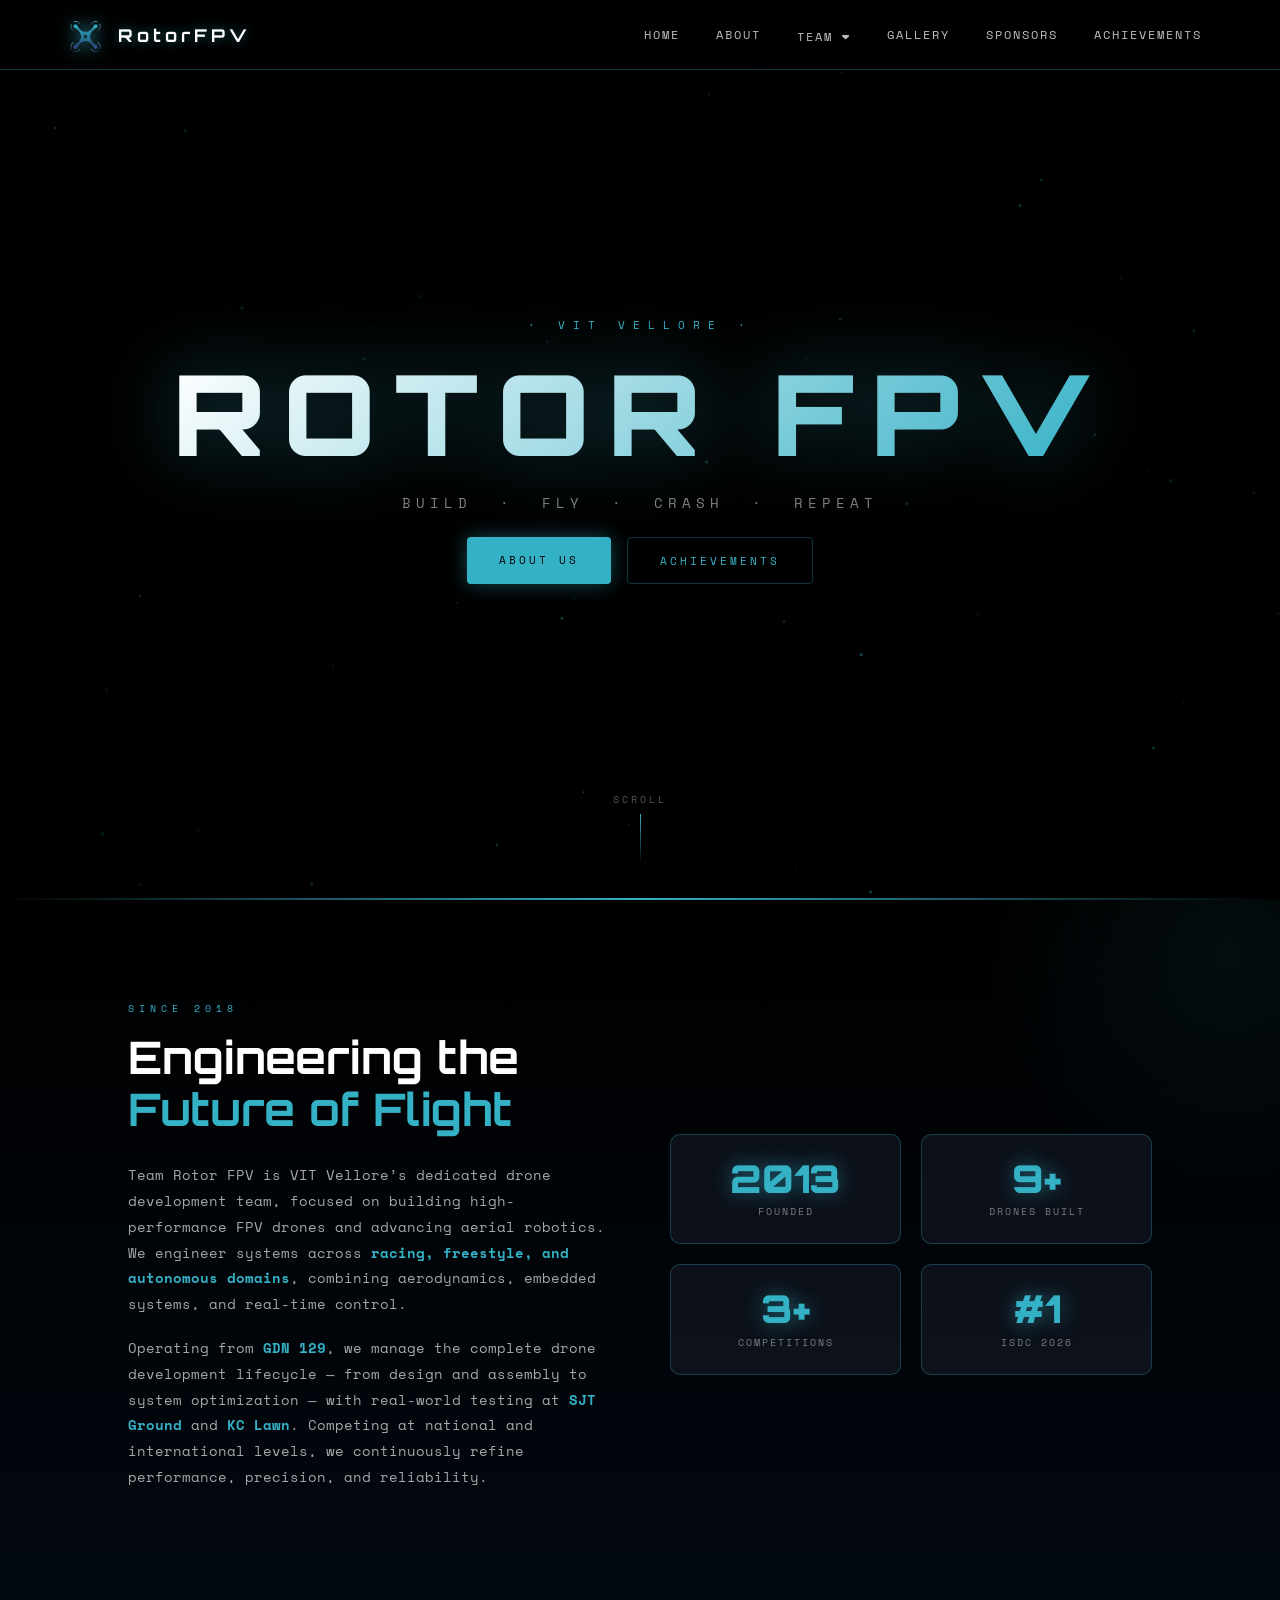
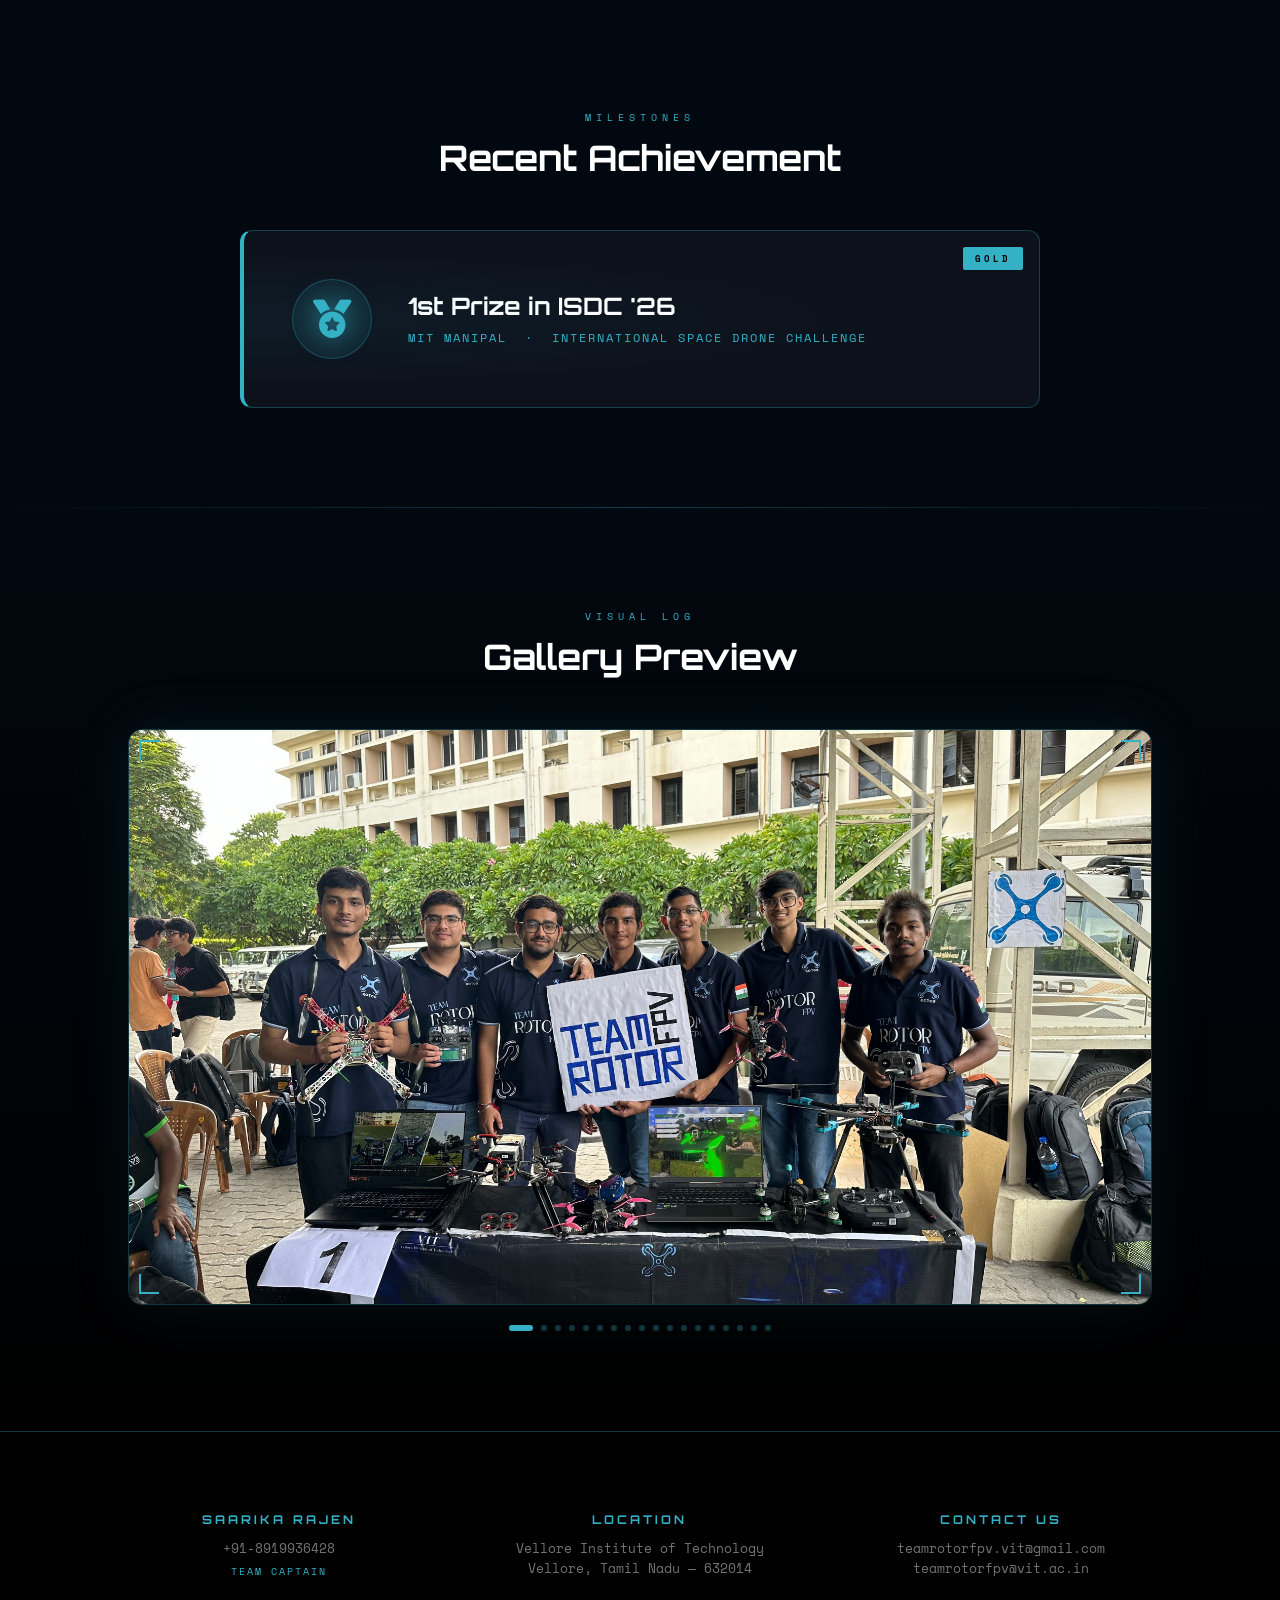
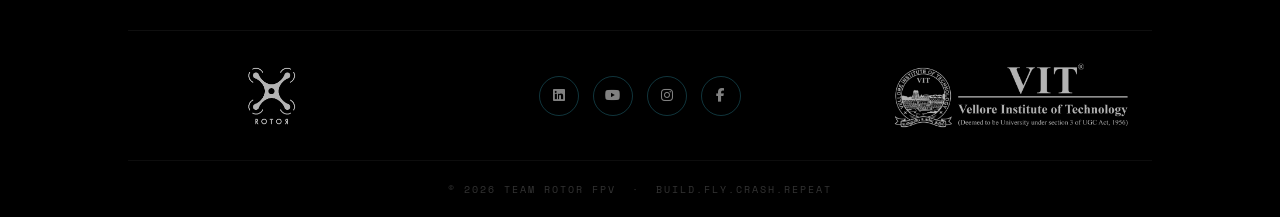
==== commit c21eb45e: "new version" ====
--- a/index.html
+++ b/index.html
@@ -667,105 +667,139 @@
         .slider-corner.br { bottom: 10px; right: 10px; border-bottom: 2px solid var(--cyan); border-right: 2px solid var(--cyan); }
 
         /* ───── FOOTER ───── */
-        .main-footer {
-            position: relative;
-            z-index: 1;
-            background: #000;
-            border-top: 1px solid var(--cyan-border);
-            padding: clamp(40px, 8vw, 80px) clamp(5%, 10%, 160px) 0;
-        }
-
-        .footer-grid {
-            display: grid;
-            grid-template-columns: repeat(3, 1fr);
-            gap: 40px;
-            padding-bottom: 50px;
-            border-bottom: 1px solid rgba(255,255,255,0.06);
-        }
-
-        .footer-section h3 {
-            font-family: 'Orbitron', sans-serif;
-            font-size: 0.75rem;
-            letter-spacing: 3px;
-            color: var(--cyan);
-            margin-bottom: 16px;
-            text-transform: uppercase;
-        }
-
-        .footer-section p,
-        .footer-section a {
-            font-size: 0.8rem;
-            color: rgba(255,255,255,0.45);
-            line-height: 1.8;
-            display: block;
-            text-decoration: none;
-            transition: color 0.2s;
-        }
-
-        .footer-section a:hover { color: var(--cyan); }
-
-        .contact-title {
-            font-size: 0.65rem !important;
-            letter-spacing: 2px;
-            color: var(--cyan) !important;
-            text-transform: uppercase;
-            margin-top: 4px;
-        }
-
-        .footer-branding {
-            display: flex;
-            align-items: center;
-            justify-content: space-between;
-            padding: 32px 0;
-        }
-
-        .footer-logo, .partner-logo {
-            height: 48px;
-            object-fit: contain;
-            opacity: 0.7;
-            filter: brightness(0) invert(1);
-            transition: opacity 0.3s;
-        }
-
-        .footer-logo:hover, .partner-logo:hover { opacity: 1; }
-
-        .social-links {
-            display: flex;
-            gap: 12px;
-        }
-
-        .social-links a {
-            width: 40px; height: 40px;
-            border: 1px solid var(--cyan-border);
-            border-radius: 50%;
-            display: flex;
-            align-items: center;
-            justify-content: center;
-            color: rgba(255,255,255,0.5);
-            font-size: 0.85rem;
-            text-decoration: none;
-            transition: all 0.3s;
-        }
-
-        .social-links a:hover {
-            color: var(--cyan);
-            border-color: var(--cyan);
-            box-shadow: 0 0 20px rgba(53,177,198,0.3);
-            transform: translateY(-3px);
-        }
-
-        .footer-copyright {
-            padding: 20px 0;
-            text-align: center;
-            border-top: 1px solid rgba(255,255,255,0.05);
-        }
-
-        .footer-copyright p {
-            font-size: 0.65rem;
-            letter-spacing: 2px;
-            color: rgba(255,255,255,0.2);
-            text-transform: uppercase;
-        }
+       .main-footer {
+    position: relative;
+    z-index: 1;
+    background: #000;
+    border-top: 1px solid var(--cyan-border);
+    padding: clamp(40px, 8vw, 80px) clamp(5%, 10%, 160px) 0;
+}
+
+/* ===== TOP GRID (TEXT) ===== */
+.footer-grid {
+    display: grid;
+    grid-template-columns: repeat(3, 1fr);
+    gap: 60px; /* balanced spacing */
+    padding-bottom: 50px;
+    border-bottom: 1px solid rgba(255,255,255,0.06);
+    text-align: center;
+}
+
+.footer-section {
+    display: flex;
+    flex-direction: column;
+    align-items: center;
+}
+
+.footer-section h3 {
+    font-family: 'Orbitron', sans-serif;
+    font-size: 0.75rem;
+    letter-spacing: 3px;
+    color: var(--cyan);
+    margin-bottom: 12px;
+    text-transform: uppercase;
+}
+
+.footer-section p,
+.footer-section a {
+    font-size: 0.8rem;
+    color: rgba(255,255,255,0.45);
+    line-height: 1.6;
+    text-decoration: none;
+    transition: color 0.2s;
+}
+
+.footer-section a:hover {
+    color: var(--cyan);
+}
+
+.contact-title {
+    font-size: 0.65rem !important;
+    letter-spacing: 2px;
+    color: var(--cyan) !important;
+    text-transform: uppercase;
+    margin-top: 4px;
+}
+
+/* ===== LOGO + SOCIAL ROW (PERFECT ALIGNMENT) ===== */
+.footer-branding {
+    display: grid;
+    grid-template-columns: repeat(3, 1fr);
+    align-items: center;
+    padding: 32px 0;
+}
+
+/* align each column perfectly */
+.footer-branding .footer-logo {
+    justify-self: center;
+    transform: translateX(-28px);
+}
+
+.footer-branding .social-links {
+    justify-self: center;
+}
+
+.footer-branding .partner-logo {
+    justify-self: center;
+    transform: translateX(30px);
+}
+
+/* logos */
+.footer-logo,
+.partner-logo {
+    height: 65px; /* slightly balanced */
+    object-fit: contain;
+    opacity: 0.7;
+    filter: brightness(0) invert(1);
+    transition: all 0.3s ease;
+}
+
+.footer-logo:hover,
+.partner-logo:hover {
+    opacity: 1;
+    transform: scale(1.05);
+}
+
+/* ===== SOCIAL ICONS ===== */
+.social-links {
+    display: flex;
+    gap: 14px;
+}
+
+.social-links a {
+    width: 40px;
+    height: 40px;
+    border: 1px solid var(--cyan-border);
+    border-radius: 50%;
+    display: flex;
+    align-items: center;
+    justify-content: center;
+    color: rgba(255,255,255,0.5);
+    font-size: 0.85rem;
+    text-decoration: none;
+    transition: all 0.3s;
+}
+
+.social-links a:hover {
+    color: var(--cyan);
+    border-color: var(--cyan);
+    box-shadow: 0 0 20px rgba(53,177,198,0.3);
+    transform: translateY(-3px);
+}
+
+/* ===== COPYRIGHT ===== */
+.footer-copyright {
+    padding: 20px 0;
+    text-align: center;
+    border-top: 1px solid rgba(255,255,255,0.05);
+}
+
+.footer-copyright p {
+    font-size: 0.65rem;
+    letter-spacing: 2px;
+    color: rgba(255,255,255,0.2);
+    text-transform: uppercase;
+}
 
         /* ───── REVEAL ───── */
         .reveal {
@@ -877,7 +911,6 @@
             <div class="dropdown-content">
                 <a href="team2026.html">2026</a>
                 <a href="team2025.html">2025</a>
-                <a href="team2024.html">2024</a>
             </div>
         </div>
         <a href="gallery.html">Gallery</a>
@@ -912,11 +945,11 @@
     <div class="hero-scanlines"></div>
 
     <div class="hero-content">
-        <span class="hero-eyebrow">VIT Vellore · FPV Drone Racing</span>
+        <span class="hero-eyebrow">   ·   VIT Vellore    ·</span>
         <h1 class="hero-title">ROTOR FPV</h1>
         <p class="hero-sub">Build &nbsp;·&nbsp; Fly &nbsp;·&nbsp; Crash &nbsp;·&nbsp; Repeat</p>
         <div class="hero-cta">
-            <a href="about.html" class="btn-primary">Our Story</a>
+            <a href="about.html" class="btn-primary">About us</a>
             <a href="achievements.html" class="btn-outline">Achievements</a>
         </div>
     </div>
@@ -931,40 +964,48 @@
 <!-- ABOUT -->
 <section class="section-about">
     <div class="about-grid">
+        
         <div class="about-body">
-            <span class="about-label reveal">Team Overview</span>
+            <span class="about-label reveal">Since 2018</span>
+            
             <h2 class="about-heading reveal reveal-delay-1">
                 Engineering the<br>
-                <span>Skies of Tomorrow</span>
+                <span>Future of Flight</span>
             </h2>
+
             <p class="reveal reveal-delay-2">
-                Team Rotor FPV is a dedicated drone development team at <strong>VIT, Vellore</strong>, focused on building high-performance FPV drones and advancing aerial robotics. We specialize in drone design, assembly, and real-time flight testing.
+                Team Rotor FPV is VIT Vellore’s dedicated drone development team, focused on building high-performance FPV drones and advancing aerial robotics. We engineer systems across <strong>racing, freestyle, and autonomous domains</strong>, combining aerodynamics, embedded systems, and real-time control.
             </p>
+
             <p class="reveal reveal-delay-3">
-                We work out of <strong>GDN 129</strong>, where all our drones are designed and built from scratch. Flight testing is carried out at <strong>SJT Ground</strong> and <strong>KC Lawn</strong>, ensuring optimal performance under real-world conditions.
+                Operating from <strong>GDN 129</strong>, we manage the complete drone development lifecycle — from design and assembly to system optimization — with real-world testing at <strong>SJT Ground</strong> and <strong>KC Lawn</strong>. Competing at national and international levels, we continuously refine performance, precision, and reliability.
             </p>
         </div>
+
         <div class="about-stats">
             <div class="stat-card reveal reveal-delay-1">
-                <div class="stat-number">3+</div>
-                <div class="stat-label">Years Active</div>
+                <div class="stat-number">2018</div>
+                <div class="stat-label">Founded</div>
             </div>
+
             <div class="stat-card reveal reveal-delay-2">
                 <div class="stat-number">10+</div>
                 <div class="stat-label">Drones Built</div>
             </div>
+
             <div class="stat-card reveal reveal-delay-3">
+                <div class="stat-number">4+</div>
+                <div class="stat-label">Competitions</div>
+            </div>
+
+            <div class="stat-card reveal reveal-delay-4">
                 <div class="stat-number">#1</div>
-                <div class="stat-label">ISDC '26</div>
-            </div>
-            <div class="stat-card reveal reveal-delay-4">
-                <div class="stat-number">VIT</div>
-                <div class="stat-label">Vellore Campus</div>
+                <div class="stat-label">ISDC 2026</div>
             </div>
         </div>
+
     </div>
 </section>
-
 <!-- ACHIEVEMENT -->
 <section class="section-achievement">
     <span class="section-label reveal">Milestones</span>
@@ -976,7 +1017,7 @@
         </div>
         <div>
             <h3 class="achieve-title">1st Prize in ISDC '26</h3>
-            <p class="achieve-sub">MIT Manipal &nbsp;·&nbsp; Indian Space Drone Championship</p>
+            <p class="achieve-sub">MIT Manipal &nbsp;·&nbsp; International Space Drone Challenge</p>
         </div>
         <span class="achieve-badge">Gold</span>
     </div>
@@ -1002,7 +1043,7 @@
     <div class="footer-grid">
         <div class="footer-section">
             <h3>Saarika Rajen</h3>
-            <p>+91-8919936428</p>
+            <p>  +91-8919936428</p>
             <p class="contact-title">Team Captain</p>
         </div>
         <div class="footer-section">
